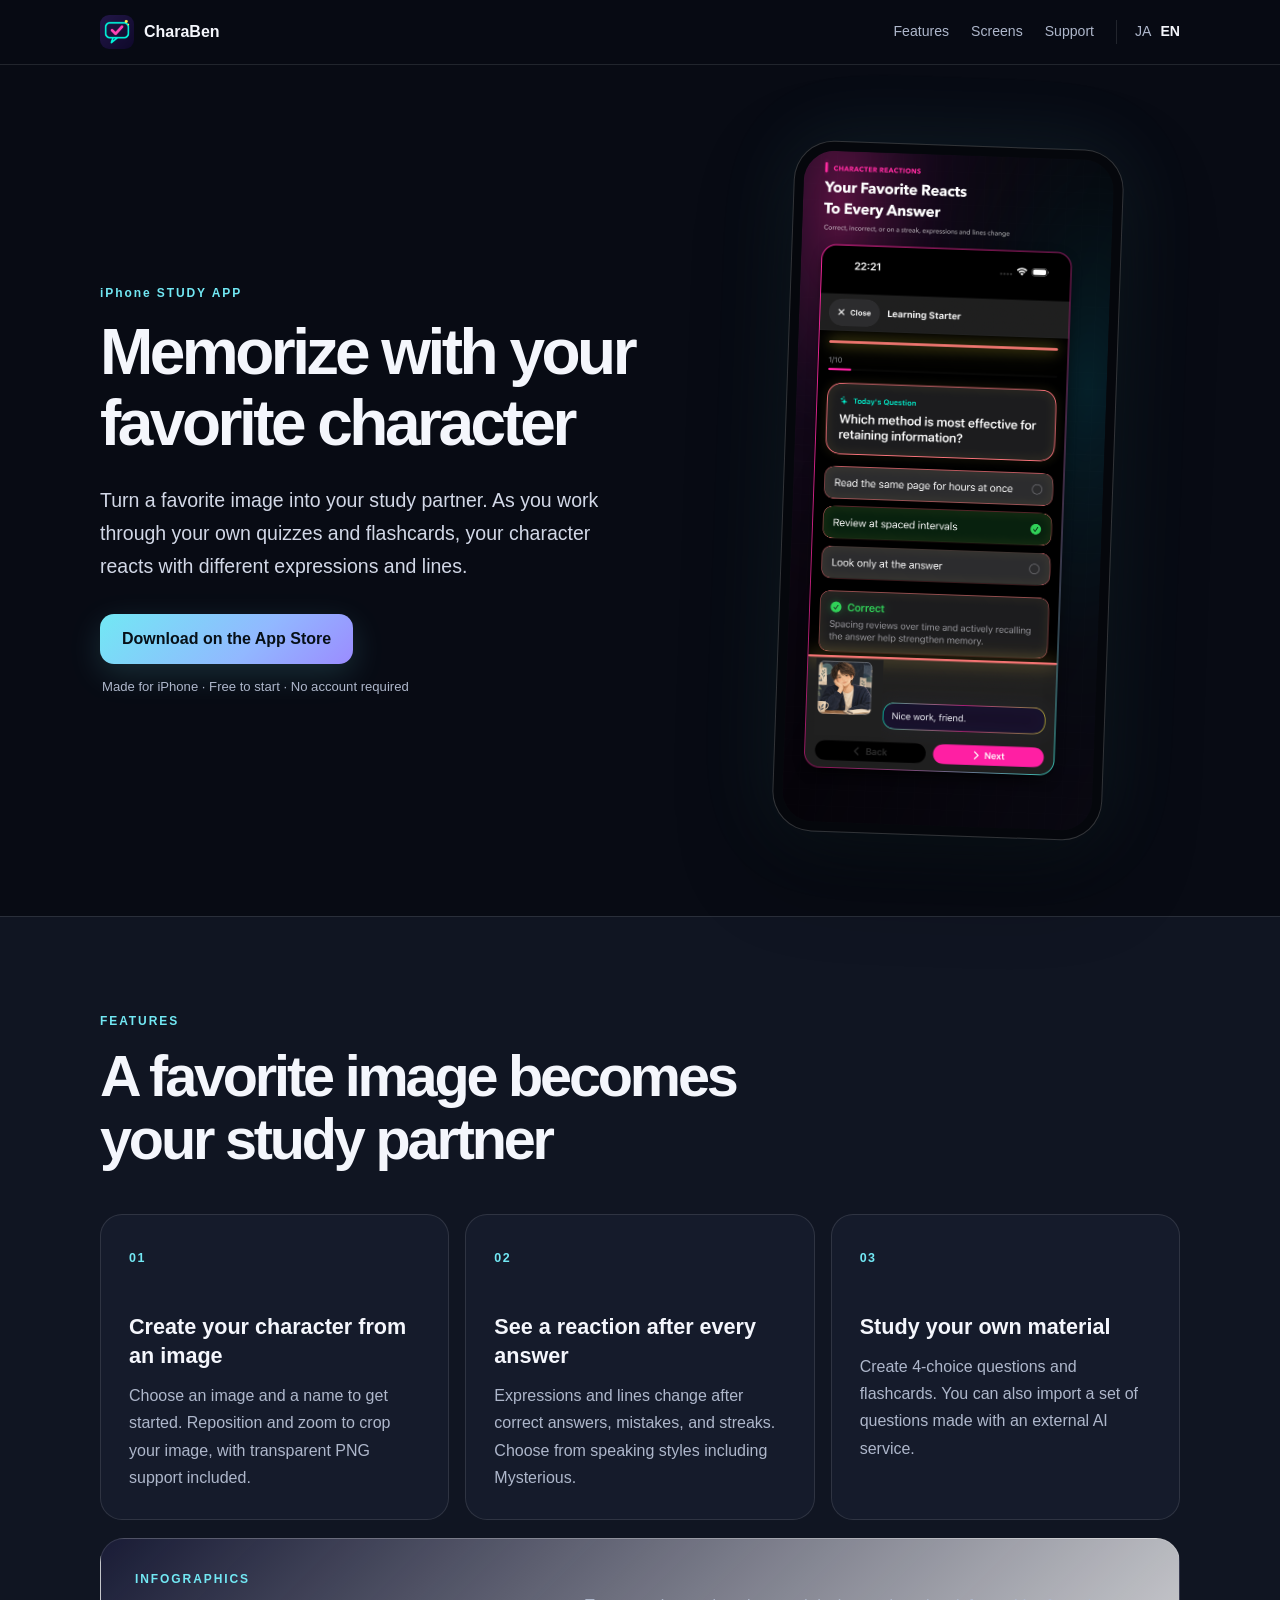
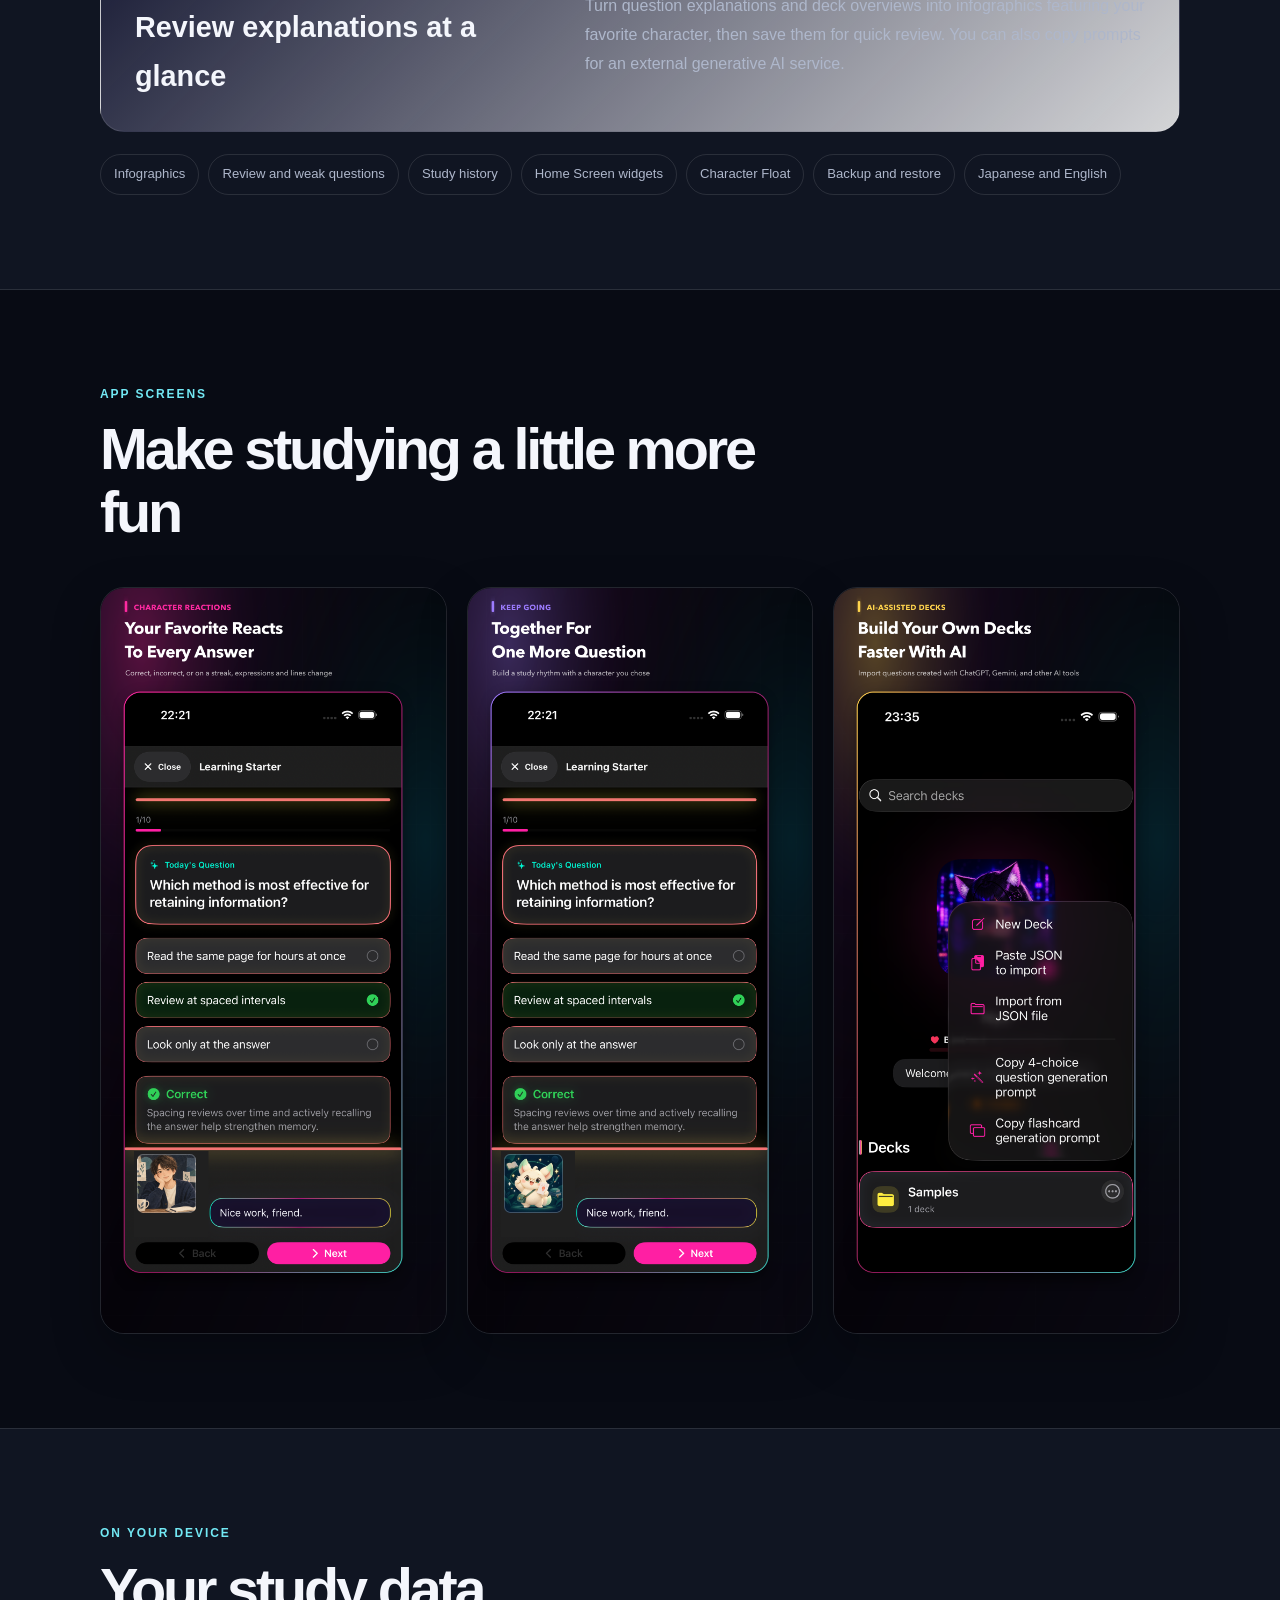
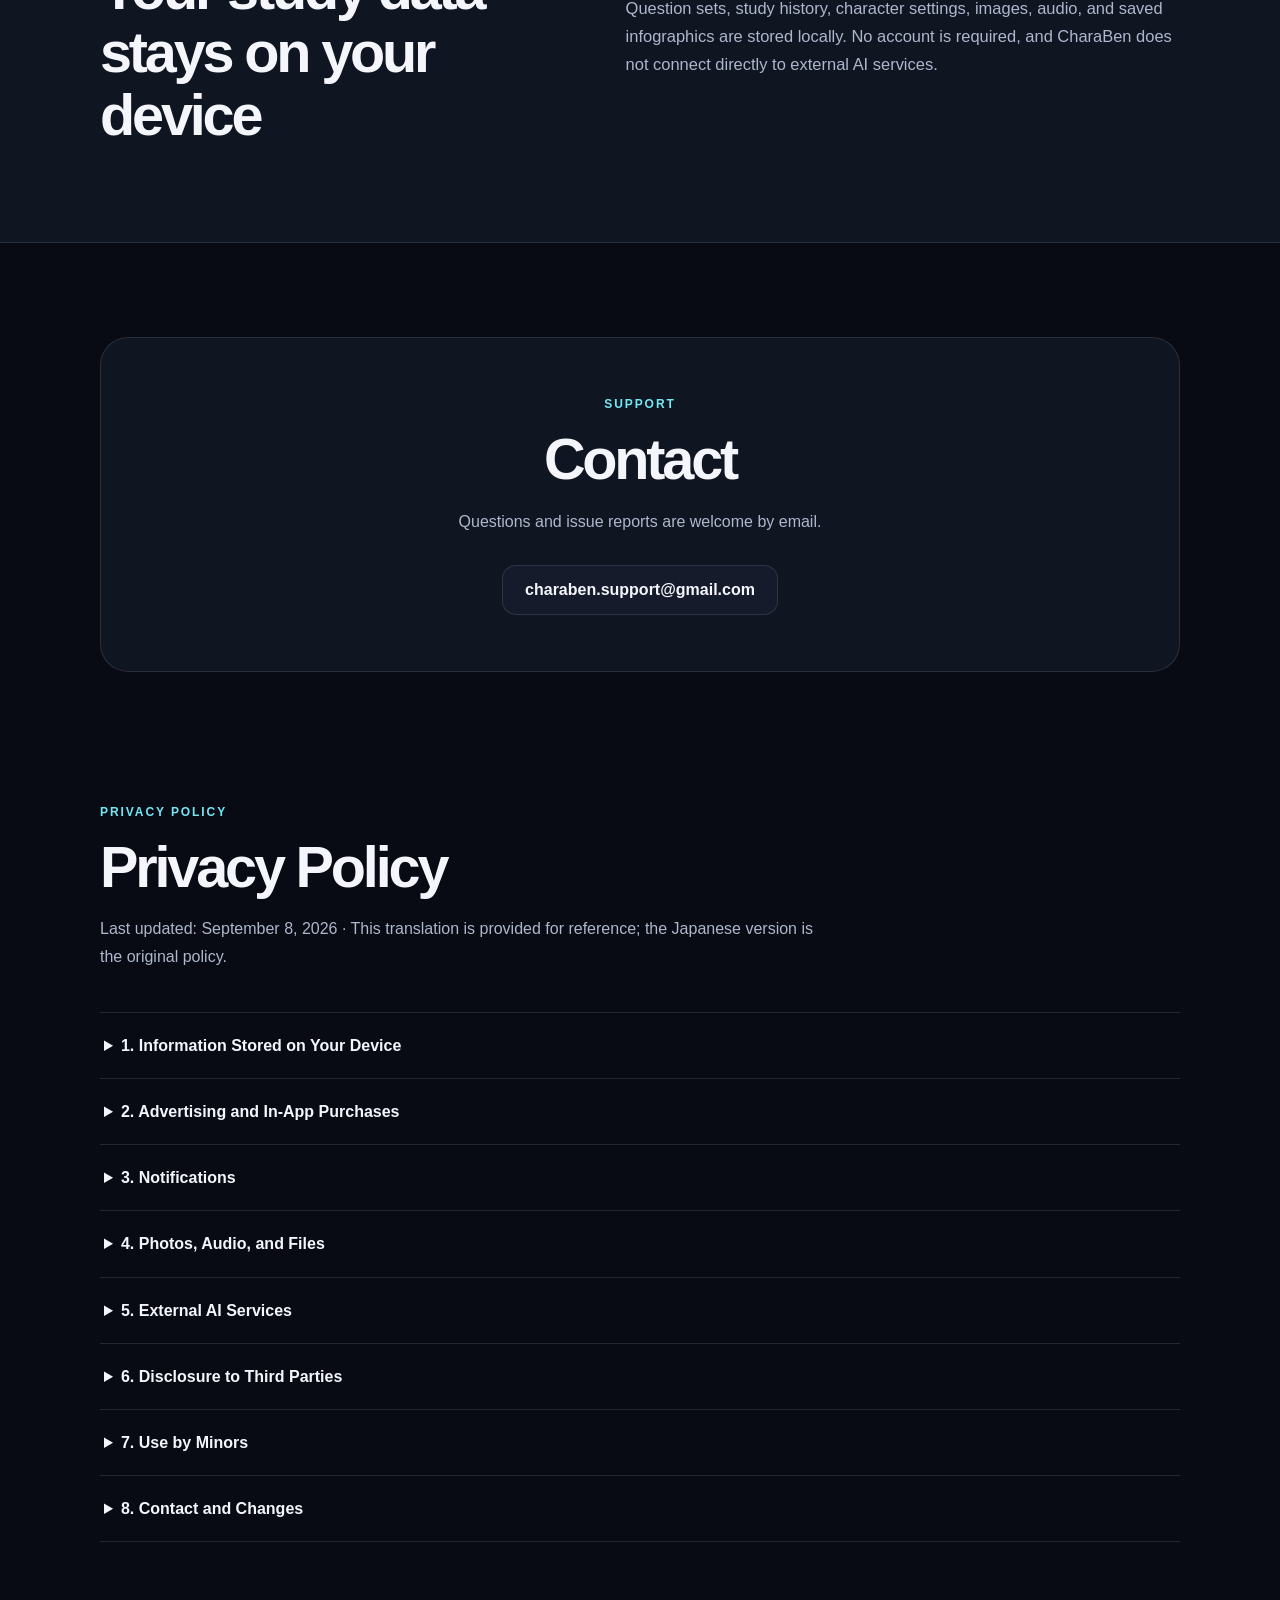
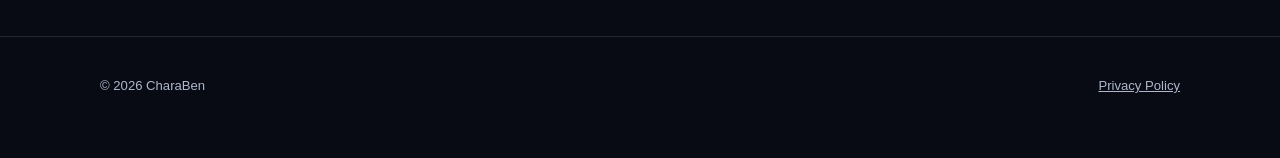
==== en/index.html @ a751010b "Use exact App Store Connect screenshots on website" ====
<!doctype html>
<html lang="en">
<head>
  <meta charset="utf-8">
  <meta name="viewport" content="width=device-width,initial-scale=1">
  <meta name="description" content="CharaBen is an iPhone study app for memorizing with images of your favorite characters using quizzes, flashcards, and infographics.">
  <meta property="og:title" content="CharaBen | Memorize with your favorite character">
  <meta property="og:description" content="Turn a favorite image into your study partner, get reactions as you answer, and review explanations as infographics.">
  <meta property="og:type" content="website">
  <meta property="og:image" content="https://charaben-app.github.io/assets/en/asc-en-01-character-partner.png">
  <meta name="twitter:card" content="summary_large_image">
  <title>CharaBen | Memorize with your favorite character</title>
  <link rel="icon" href="../assets/app-icon.png">
  <link rel="stylesheet" href="../styles.css">
</head>
<body>
  <a class="skip" href="#main">Skip to content</a>
  <header class="site-header">
    <nav class="nav shell" aria-label="Main navigation">
      <a class="brand" href="#top"><img src="../assets/app-icon.png" alt=""><span>CharaBen</span></a>
      <div class="nav-links"><a href="#features">Features</a><a href="#screens">Screens</a><a href="#support">Support</a><div class="lang" aria-label="Language selector"><a href="../" lang="ja">JA</a><a href="./" aria-current="page">EN</a></div></div>
    </nav>
  </header>
  <main id="main">
    <section class="hero shell" id="top">
      <div class="hero-copy">
        <p class="eyebrow">iPhone STUDY APP</p>
        <h1>Memorize with your favorite character</h1>
        <p class="lead">Turn a favorite image into your study partner. As you work through your own quizzes and flashcards, your character reacts with different expressions and lines.</p>
        <div class="actions"><a class="button" href="https://apps.apple.com/app/id6791627723">Download on the App Store</a></div>
        <p class="availability">Made for iPhone · Free to start · No account required</p>
      </div>
      <div class="hero-visual"><div class="phone"><img src="../assets/en/asc-en-01-character-partner.png" alt="A CharaBen screen for studying with your favorite character"></div></div>
    </section>

    <section class="features" id="features">
      <div class="shell">
        <div class="section-head"><p class="eyebrow">FEATURES</p><h2>A favorite image becomes your study partner</h2></div>
        <div class="feature-grid">
          <article class="feature"><span>01</span><h3>Create your character from an image</h3><p>Choose an image and a name to get started. Reposition and zoom to crop your image, with transparent PNG support included.</p></article>
          <article class="feature"><span>02</span><h3>See a reaction after every answer</h3><p>Expressions and lines change after correct answers, mistakes, and streaks. Choose from speaking styles including Mysterious.</p></article>
          <article class="feature"><span>03</span><h3>Study your own material</h3><p>Create 4-choice questions and flashcards. You can also import a set of questions made with an external AI service.</p></article>
        </div>
        <article class="infographic-feature"><div><p class="eyebrow">INFOGRAPHICS</p><h3>Review explanations at a glance</h3></div><p>Turn question explanations and deck overviews into infographics featuring your favorite character, then save them for quick review. You can also copy prompts for an external generative AI service.</p></article>
        <div class="more-features" aria-label="More features"><span>Infographics</span><span>Review and weak questions</span><span>Study history</span><span>Home Screen widgets</span><span>Character Float</span><span>Backup and restore</span><span>Japanese and English</span></div>
      </div>
    </section>

    <section class="showcase" id="screens">
      <div class="shell">
        <div class="section-head"><p class="eyebrow">APP SCREENS</p><h2>Make studying a little more fun</h2></div>
        <div class="shots"><img src="../assets/en/asc-en-01-character-partner.png" alt="Study with your favorite character" loading="lazy"><img src="../assets/en/asc-en-05-character-motivation.png" alt="Study together with a friendly mascot" loading="lazy"><img src="../assets/en/asc-en-04-your-own-decks.png" alt="A list of your own question sets" loading="lazy"></div>
      </div>
    </section>

    <section class="local-data"><div class="shell local-card"><div><p class="eyebrow">ON YOUR DEVICE</p><h2>Your study data stays on your device</h2></div><p>Question sets, study history, character settings, images, audio, and saved infographics are stored locally. No account is required, and CharaBen does not connect directly to external AI services.</p></div></section>

    <section id="support"><div class="shell support-card"><p class="eyebrow">SUPPORT</p><h2>Contact</h2><p>Questions and issue reports are welcome by email.</p><div class="actions"><a class="button secondary" href="mailto:charaben.support@gmail.com">charaben.support@gmail.com</a></div></div></section>

    <section class="policy" id="privacy">
      <div class="shell">
        <div class="section-head"><p class="eyebrow">PRIVACY POLICY</p><h2>Privacy Policy</h2><p>Last updated: September 8, 2026 · This translation is provided for reference; the Japanese version is the original policy.</p></div>
        <details><summary>1. Information Stored on Your Device</summary><div class="content"><p>CharaBen stores question sets, questions and answers, learning records, review status, folder, archive and pin settings, character settings, names, images, expression images, audio, display and notification settings, onboarding status, and information needed for backup and restore locally on your device.</p><p>This information is used for learning, display, review, backup, and restore features. It is not collected by or sent to servers operated by the Developer. CharaBen does not require account registration or use its own analytics SDK. If you choose external storage for a backup, that service’s policy applies.</p></div></details>
        <details><summary>2. Advertising and In-App Purchases</summary><div class="content"><p>CharaBen displays banner ads through Google LLC’s Google Mobile Ads SDK (AdMob) to support operating costs. Advertising providers may use IP address and approximate location, device or SDK identifiers, technical information, ad interaction information, and diagnostic and performance information for ad delivery, fraud prevention, measurement, and quality improvement.</p><p>At launch, CharaBen does not request App Tracking Transparency permission and does not track users for IDFA-based tracking advertising. See the <a href="https://policies.google.com/privacy?hl=en">Google Privacy Policy</a> and <a href="https://developers.google.com/admob/ios/privacy/data-disclosure">Google Mobile Ads SDK data disclosure</a> for details.</p><p>An optional non-consumable in-app purchase permanently removes ads. Apple processes purchases and restores; the Developer does not receive payment card information.</p></div></details>
        <details><summary>3. Notifications</summary><div class="content"><p>If you enable study reminders, CharaBen uses local notifications on your device. Notification content and settings are not sent to the Developer’s servers.</p></div></details>
        <details><summary>4. Photos, Audio, and Files</summary><div class="content"><p>Files selected as character images, expression images, or audio are stored on your device and are not sent to the Developer. Imported question JSON and backup files are also processed on your device.</p></div></details>
        <details><summary>5. External AI Services</summary><div class="content"><p>CharaBen can copy prompts for creating question JSON or infographic images with an external AI service, but it does not connect directly to an external AI service. Information entered there is subject to that service’s policy.</p></div></details>
        <details><summary>6. Disclosure to Third Parties</summary><div class="content"><p>Except for the advertising provider handling described above, the Developer does not provide your learning content, character settings, images, audio, or backup contents to third parties.</p></div></details>
        <details><summary>7. Use by Minors</summary><div class="content"><p>Where parental consent is required, CharaBen is intended to be used with the involvement of a parent or guardian in accordance with applicable law. Because the app includes advertising, please review the App Store age rating and device content restrictions.</p></div></details>
        <details><summary>8. Contact and Changes</summary><div class="content"><p>Contact <a href="mailto:charaben.support@gmail.com">charaben.support@gmail.com</a> with policy questions. The Developer may update this policy in response to changes in law, advertising SDK specifications, or app features. Material changes will be announced on this page or in the app.</p></div></details>
      </div>
    </section>
  </main>
  <footer><div class="shell footer-row"><span>© 2026 CharaBen</span><a href="#privacy">Privacy Policy</a></div></footer>
</body>
</html>
---- styles.css ----
:root {
  color-scheme: dark;
  --bg: #080b14;
  --surface: #101522;
  --surface-soft: #151b2b;
  --ink: #f4f6fc;
  --muted: #aeb7cb;
  --line: rgba(255, 255, 255, .11);
  --cyan: #72e8f4;
  --violet: #9b8cff;
  --max: 1080px;
}

* { box-sizing: border-box; }
html { scroll-behavior: smooth; }
body {
  margin: 0;
  color: var(--ink);
  background: var(--bg);
  font-family: -apple-system, BlinkMacSystemFont, "Hiragino Sans", "Yu Gothic", "Helvetica Neue", sans-serif;
  line-height: 1.7;
  -webkit-font-smoothing: antialiased;
}
a { color: inherit; }
img { max-width: 100%; }
.shell { width: min(var(--max), calc(100% - 40px)); margin-inline: auto; }
.skip { position: absolute; left: -9999px; }
.skip:focus { left: 12px; top: 12px; z-index: 100; padding: 10px 14px; color: #000; background: #fff; }

.site-header {
  position: sticky;
  top: 0;
  z-index: 20;
  border-bottom: 1px solid var(--line);
  background: rgba(8, 11, 20, .86);
  backdrop-filter: blur(16px);
}
.nav { min-height: 64px; display: flex; align-items: center; gap: 24px; }
.brand { display: flex; align-items: center; gap: 10px; font-weight: 800; text-decoration: none; }
.brand img { width: 34px; height: 34px; border-radius: 9px; }
.nav-links { margin-left: auto; display: flex; align-items: center; gap: 22px; font-size: .88rem; }
.nav-links > a { color: var(--muted); text-decoration: none; }
.nav-links > a:hover { color: var(--ink); }
.lang { display: flex; gap: 9px; padding-left: 18px; border-left: 1px solid var(--line); }
.lang a { color: var(--muted); text-decoration: none; }
.lang [aria-current="page"] { color: var(--ink); font-weight: 800; }

.hero {
  min-height: 710px;
  display: grid;
  grid-template-columns: 1.08fr .92fr;
  align-items: center;
  gap: 72px;
  padding-block: 80px;
}
.eyebrow { margin: 0 0 14px; color: var(--cyan); font-size: .75rem; font-weight: 800; letter-spacing: .16em; }
.hero h1, .section-head h2, .local-card h2, .support-card h2 { margin: 0; letter-spacing: -.055em; line-height: 1.1; }
.hero h1 { max-width: 680px; font-size: clamp(3rem, 5.2vw, 4rem); }
.keep-line { white-space: nowrap; }
.lead { max-width: 650px; margin: 26px 0 0; color: #d2d8e7; font-size: clamp(1.03rem, 1.8vw, 1.22rem); }
.actions { display: flex; flex-wrap: wrap; gap: 12px; margin-top: 30px; }
.button {
  display: inline-flex;
  min-height: 50px;
  align-items: center;
  justify-content: center;
  padding: 0 22px;
  border-radius: 14px;
  color: #071018;
  background: linear-gradient(135deg, var(--cyan), #91b8ff 60%, var(--violet));
  box-shadow: 0 10px 32px rgba(114, 232, 244, .16);
  font-weight: 800;
  text-decoration: none;
}
.button.secondary { color: var(--ink); background: var(--surface-soft); border: 1px solid var(--line); box-shadow: none; }
.availability { margin: 12px 2px 0; color: var(--muted); font-size: .82rem; }
.hero-visual { display: grid; place-items: center; }
.phone {
  position: relative;
  width: min(330px, 76vw);
  padding: 9px;
  border: 1px solid rgba(255, 255, 255, .18);
  border-radius: 40px;
  background: #05070c;
  box-shadow: 0 32px 90px rgba(0, 0, 0, .48), 0 0 80px rgba(114, 232, 244, .1);
  transform: rotate(2deg);
}
.phone img { display: block; width: 100%; border-radius: 31px; }

section { padding-block: 94px; }
.features, .local-data { border-block: 1px solid var(--line); background: var(--surface); }
.section-head { max-width: 720px; margin-bottom: 42px; }
.section-head h2, .local-card h2, .support-card h2 { font-size: clamp(2.1rem, 4.5vw, 3.7rem); }
.section-head > p:last-child { color: var(--muted); }
.feature-grid { display: grid; grid-template-columns: repeat(3, 1fr); gap: 16px; }
.feature { min-height: 270px; padding: 28px; border: 1px solid var(--line); border-radius: 22px; background: var(--surface-soft); }
.feature > span { color: var(--cyan); font-size: .78rem; font-weight: 800; letter-spacing: .12em; }
.feature h3 { margin: 42px 0 12px; font-size: 1.35rem; line-height: 1.35; }
.feature p { margin: 0; color: var(--muted); }
.more-features { display: flex; flex-wrap: wrap; gap: 9px; margin-top: 22px; }
.more-features span { padding: 8px 13px; border: 1px solid var(--line); border-radius: 999px; color: var(--muted); font-size: .82rem; }
.infographic-feature { display: grid; grid-template-columns: minmax(0, .85fr) minmax(0, 1.15fr); align-items: center; gap: 36px; margin-top: 18px; padding: 30px 34px; border: 1px solid var(--line); border-radius: 24px; background: linear-gradient(135deg, rgba(108, 92, 231, .1), rgba(255, 255, 255, .82)); }
.infographic-feature h3 { margin: 7px 0 0; font-size: clamp(1.3rem, 2.4vw, 1.8rem); }
.infographic-feature > p { margin: 0; color: var(--muted); line-height: 1.8; }

.showcase { overflow: hidden; }
.shots { display: grid; grid-template-columns: repeat(3, minmax(230px, 1fr)); gap: 20px; }
.shots img { display: block; width: 100%; border: 1px solid var(--line); border-radius: 24px; box-shadow: 0 18px 48px rgba(0, 0, 0, .28); }

.local-card { display: grid; grid-template-columns: .9fr 1.1fr; align-items: center; gap: 72px; }
.local-card p:last-child { margin: 0; color: var(--muted); font-size: 1.03rem; }
.support-card { padding: 56px; border: 1px solid var(--line); border-radius: 28px; text-align: center; background: var(--surface); }
.support-card .eyebrow { text-align: center; }
.support-card > p:not(.eyebrow) { color: var(--muted); }
.support-card .actions { justify-content: center; }

.policy { padding-top: 36px; }
.policy details { border-top: 1px solid var(--line); }
.policy details:last-child { border-bottom: 1px solid var(--line); }
.policy summary { padding: 19px 4px; cursor: pointer; font-weight: 750; }
.policy .content { max-width: 850px; padding: 0 4px 20px; color: var(--muted); }
.policy a { color: var(--cyan); }

footer { padding: 38px 0 60px; border-top: 1px solid var(--line); color: var(--muted); font-size: .82rem; }
.footer-row { display: flex; justify-content: space-between; gap: 20px; }

@media (max-width: 800px) {
  .nav-links > a { display: none; }
  .nav-links { gap: 12px; }
  .lang { padding-left: 12px; }
  .hero { min-height: auto; grid-template-columns: 1fr; gap: 48px; padding-block: 62px 74px; }
  .hero-copy { text-align: center; }
  .hero .lead { margin-inline: auto; }
  .hero .actions { justify-content: center; }
  .hero h1 { font-size: clamp(2.05rem, 9.2vw, 2.3rem); }
  .feature-grid { grid-template-columns: 1fr; }
  .infographic-feature { grid-template-columns: 1fr; gap: 12px; padding: 25px 22px; }
  .feature { min-height: auto; }
  .feature h3 { margin-top: 24px; }
  .shots { grid-template-columns: repeat(3, 74vw); overflow-x: auto; padding-bottom: 18px; scroll-snap-type: x mandatory; }
  .shots img { scroll-snap-align: start; }
  .local-card { grid-template-columns: 1fr; gap: 24px; }
}

@media (max-width: 480px) {
  .shell { width: min(var(--max), calc(100% - 28px)); }
  section { padding-block: 72px; }
  .hero h1 { letter-spacing: -.06em; }
  .support-card { padding: 36px 20px; }
  .support-card .button { width: 100%; padding-inline: 12px; font-size: .88rem; }
  .footer-row { display: grid; }
}

@media (prefers-reduced-motion: reduce) { html { scroll-behavior: auto; } }
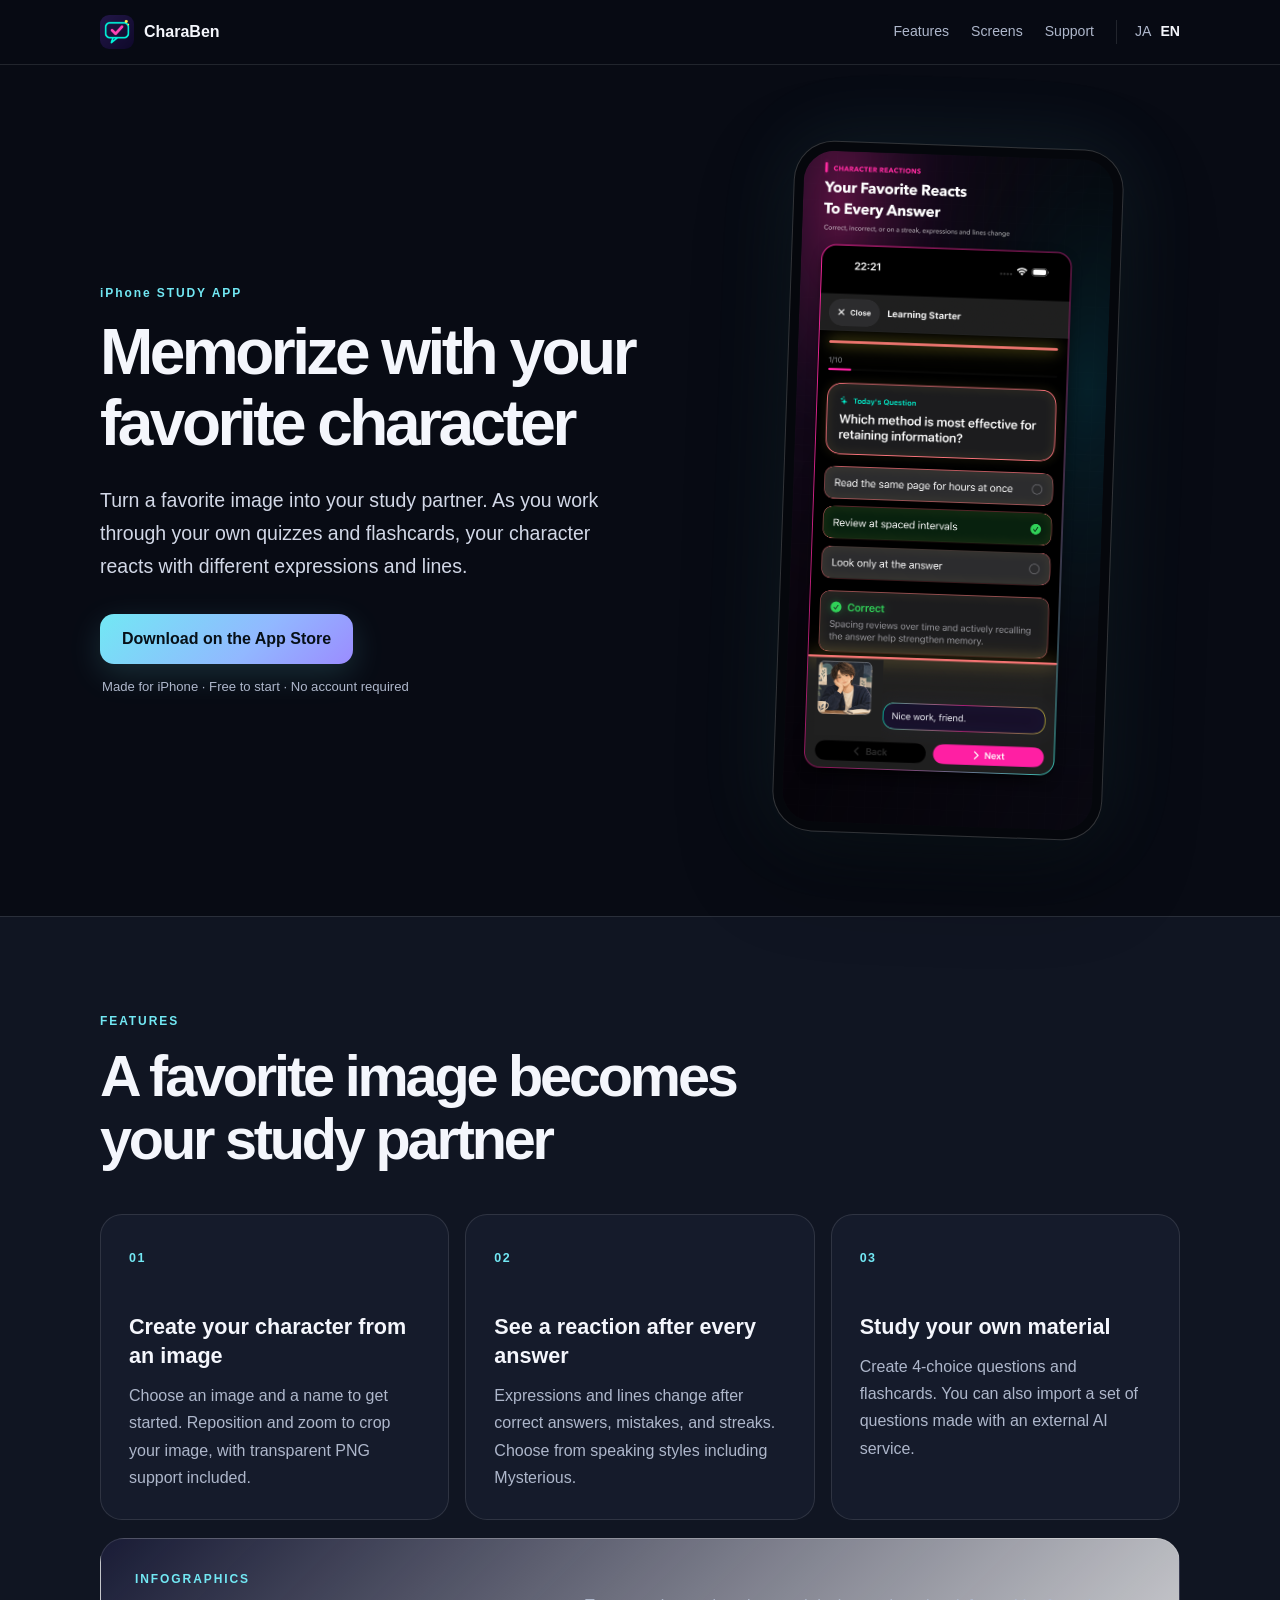
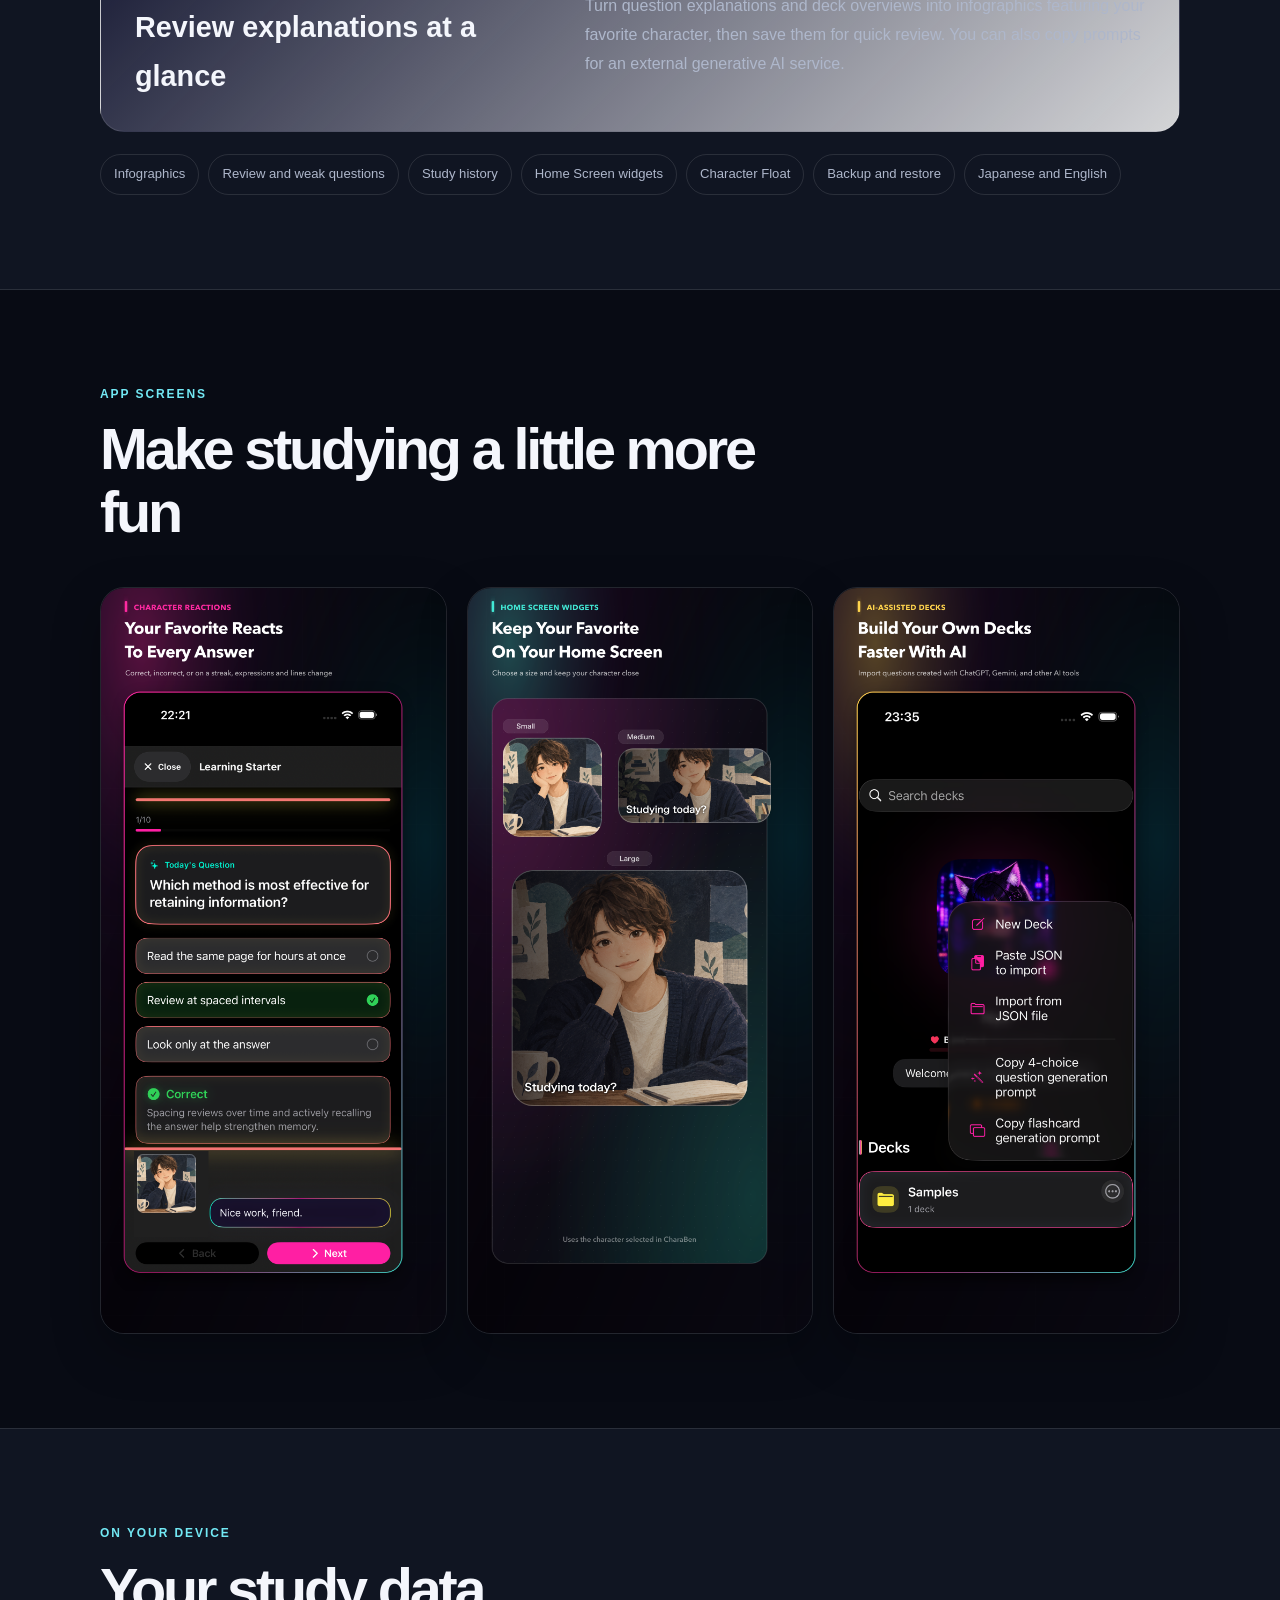
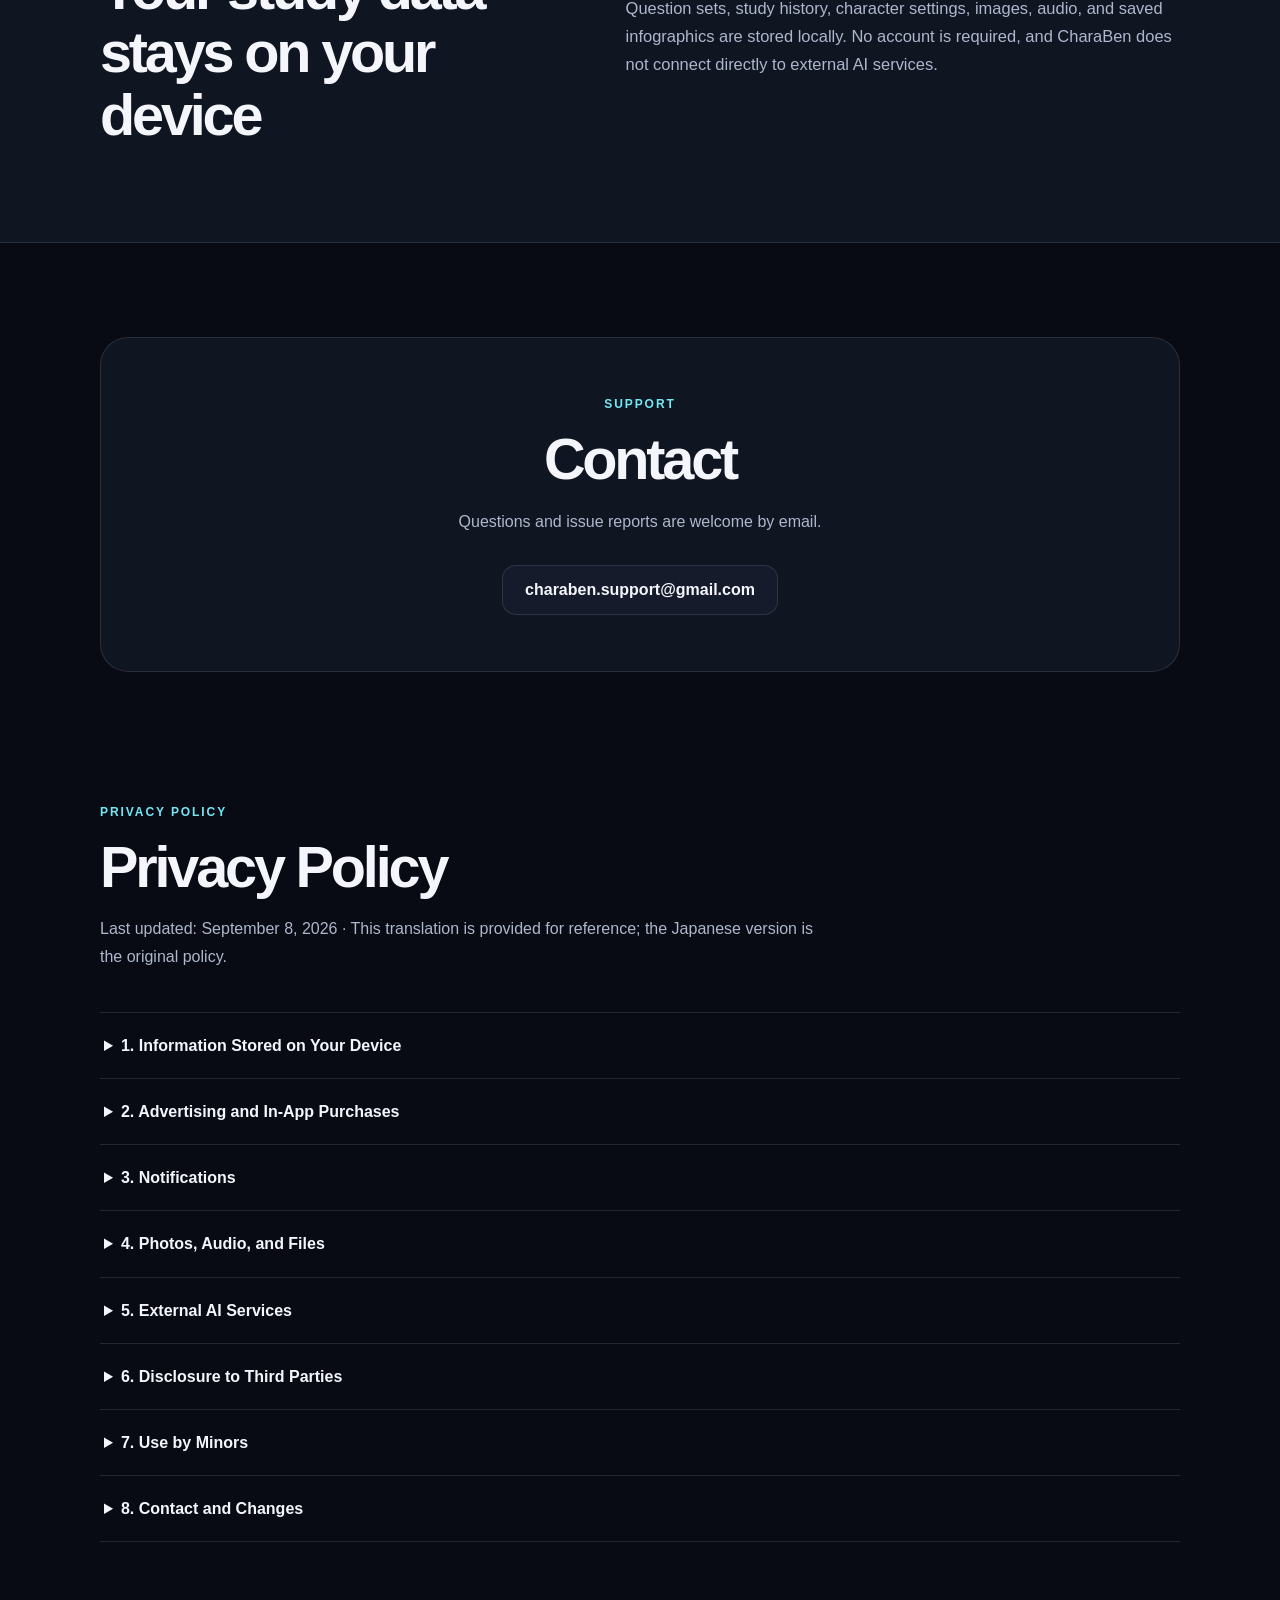
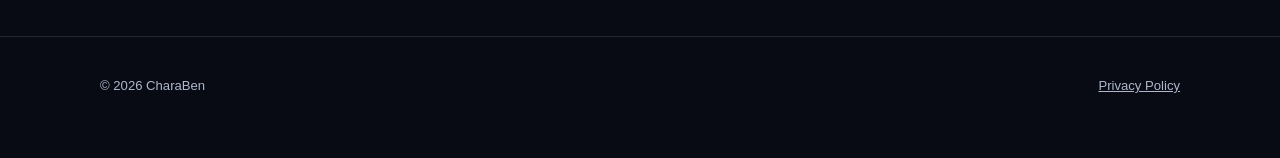
==== commit 21b12ed6: "Avoid repeated screenshot copy on website" ====
--- a/en/index.html
+++ b/en/index.html
@@ -49,7 +49,7 @@
     <section class="showcase" id="screens">
       <div class="shell">
         <div class="section-head"><p class="eyebrow">APP SCREENS</p><h2>Make studying a little more fun</h2></div>
-        <div class="shots"><img src="../assets/en/asc-en-01-character-partner.png" alt="Study with your favorite character" loading="lazy"><img src="../assets/en/asc-en-05-character-motivation.png" alt="Study together with a friendly mascot" loading="lazy"><img src="../assets/en/asc-en-04-your-own-decks.png" alt="A list of your own question sets" loading="lazy"></div>
+        <div class="shots"><img src="../assets/en/asc-en-01-character-partner.png" alt="Study with your favorite character" loading="lazy"><img src="../assets/en/asc-en-06-home-screen-widget.png" alt="Keep your favorite character on your Home Screen" loading="lazy"><img src="../assets/en/asc-en-04-your-own-decks.png" alt="A list of your own question sets" loading="lazy"></div>
       </div>
     </section>
 
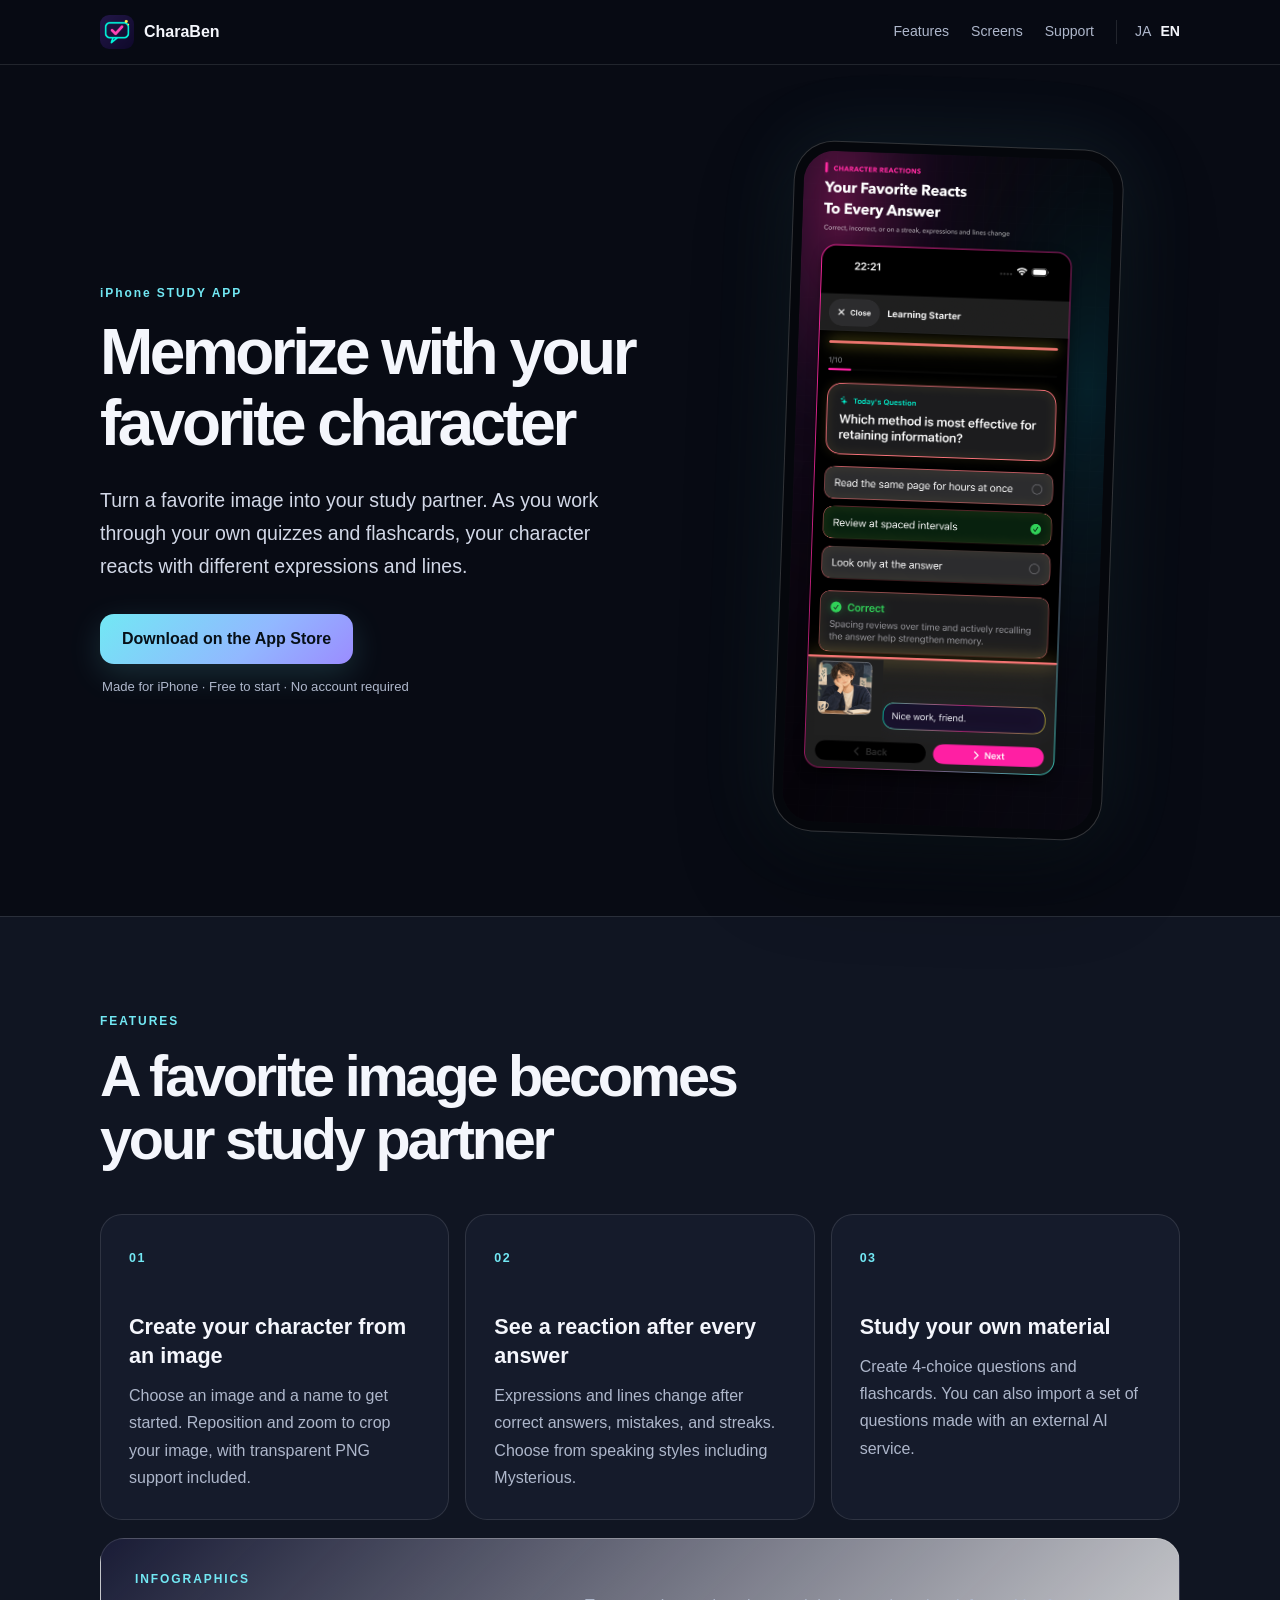
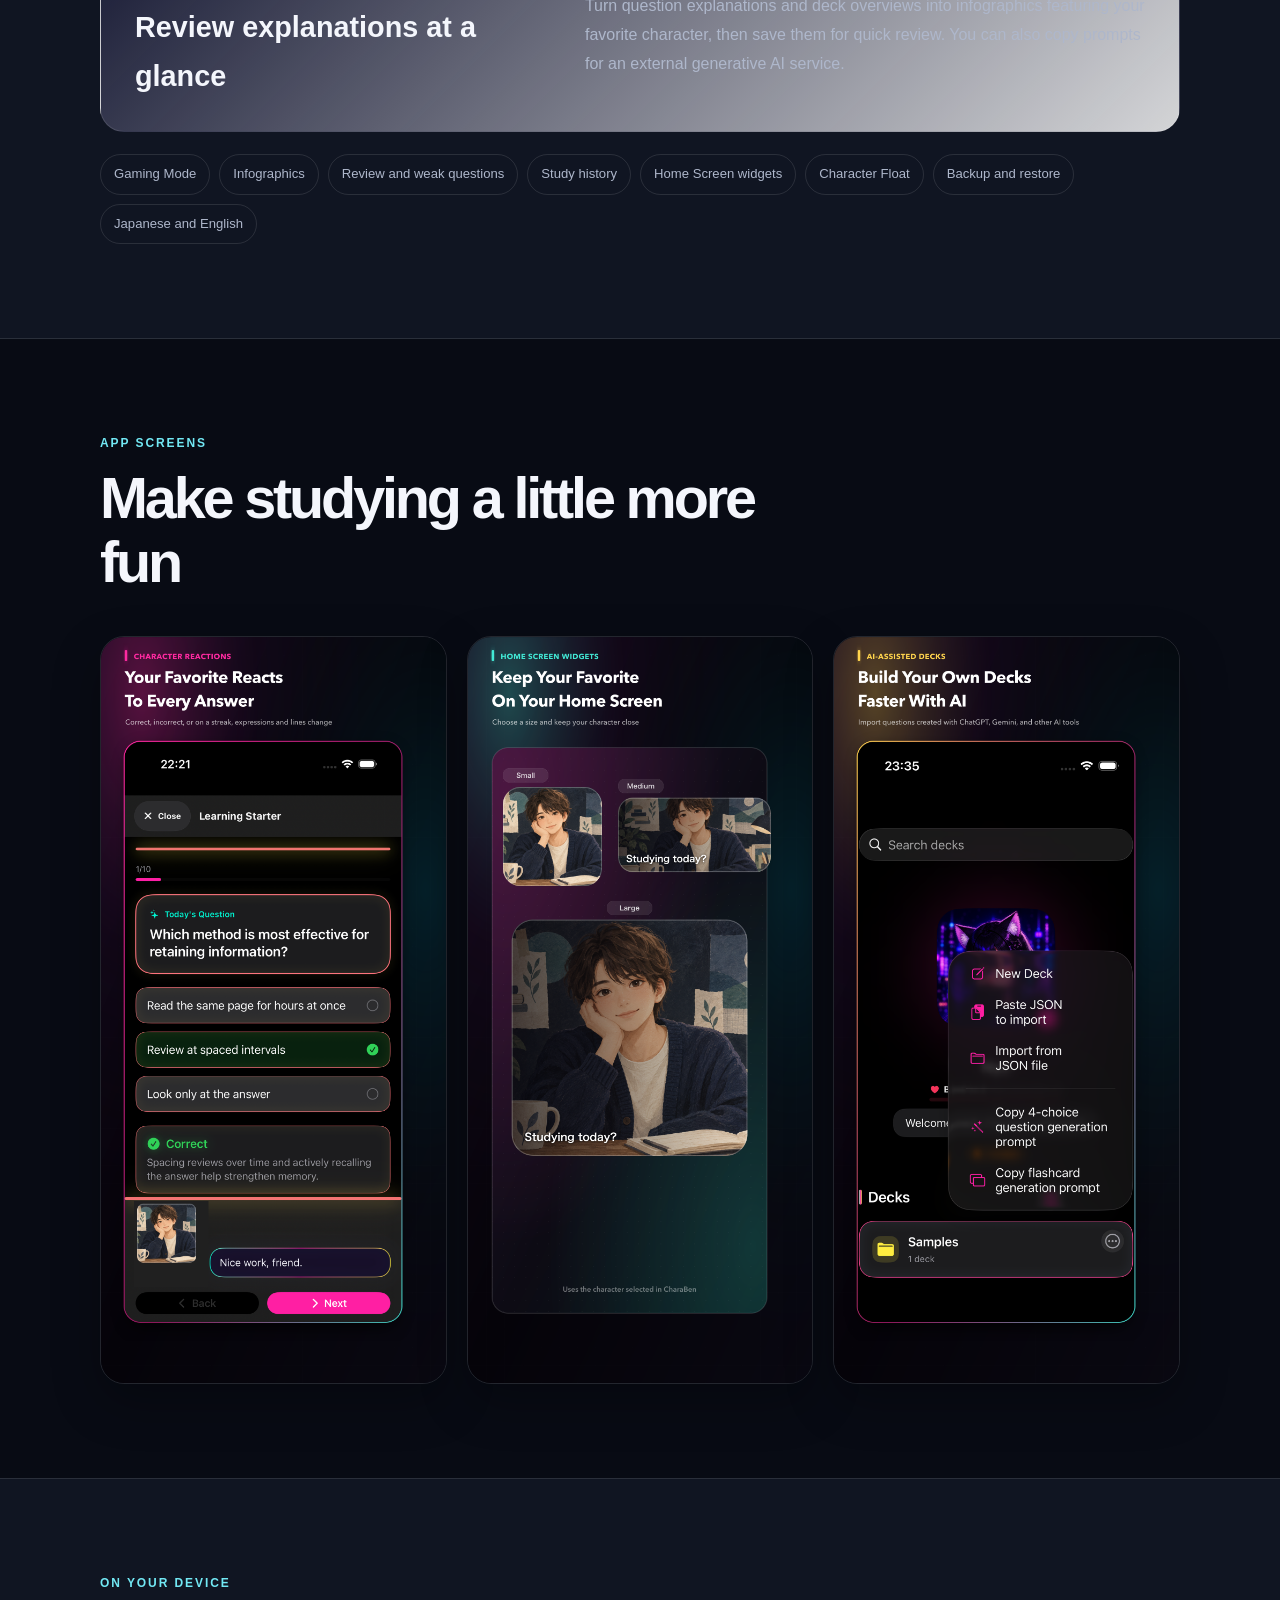
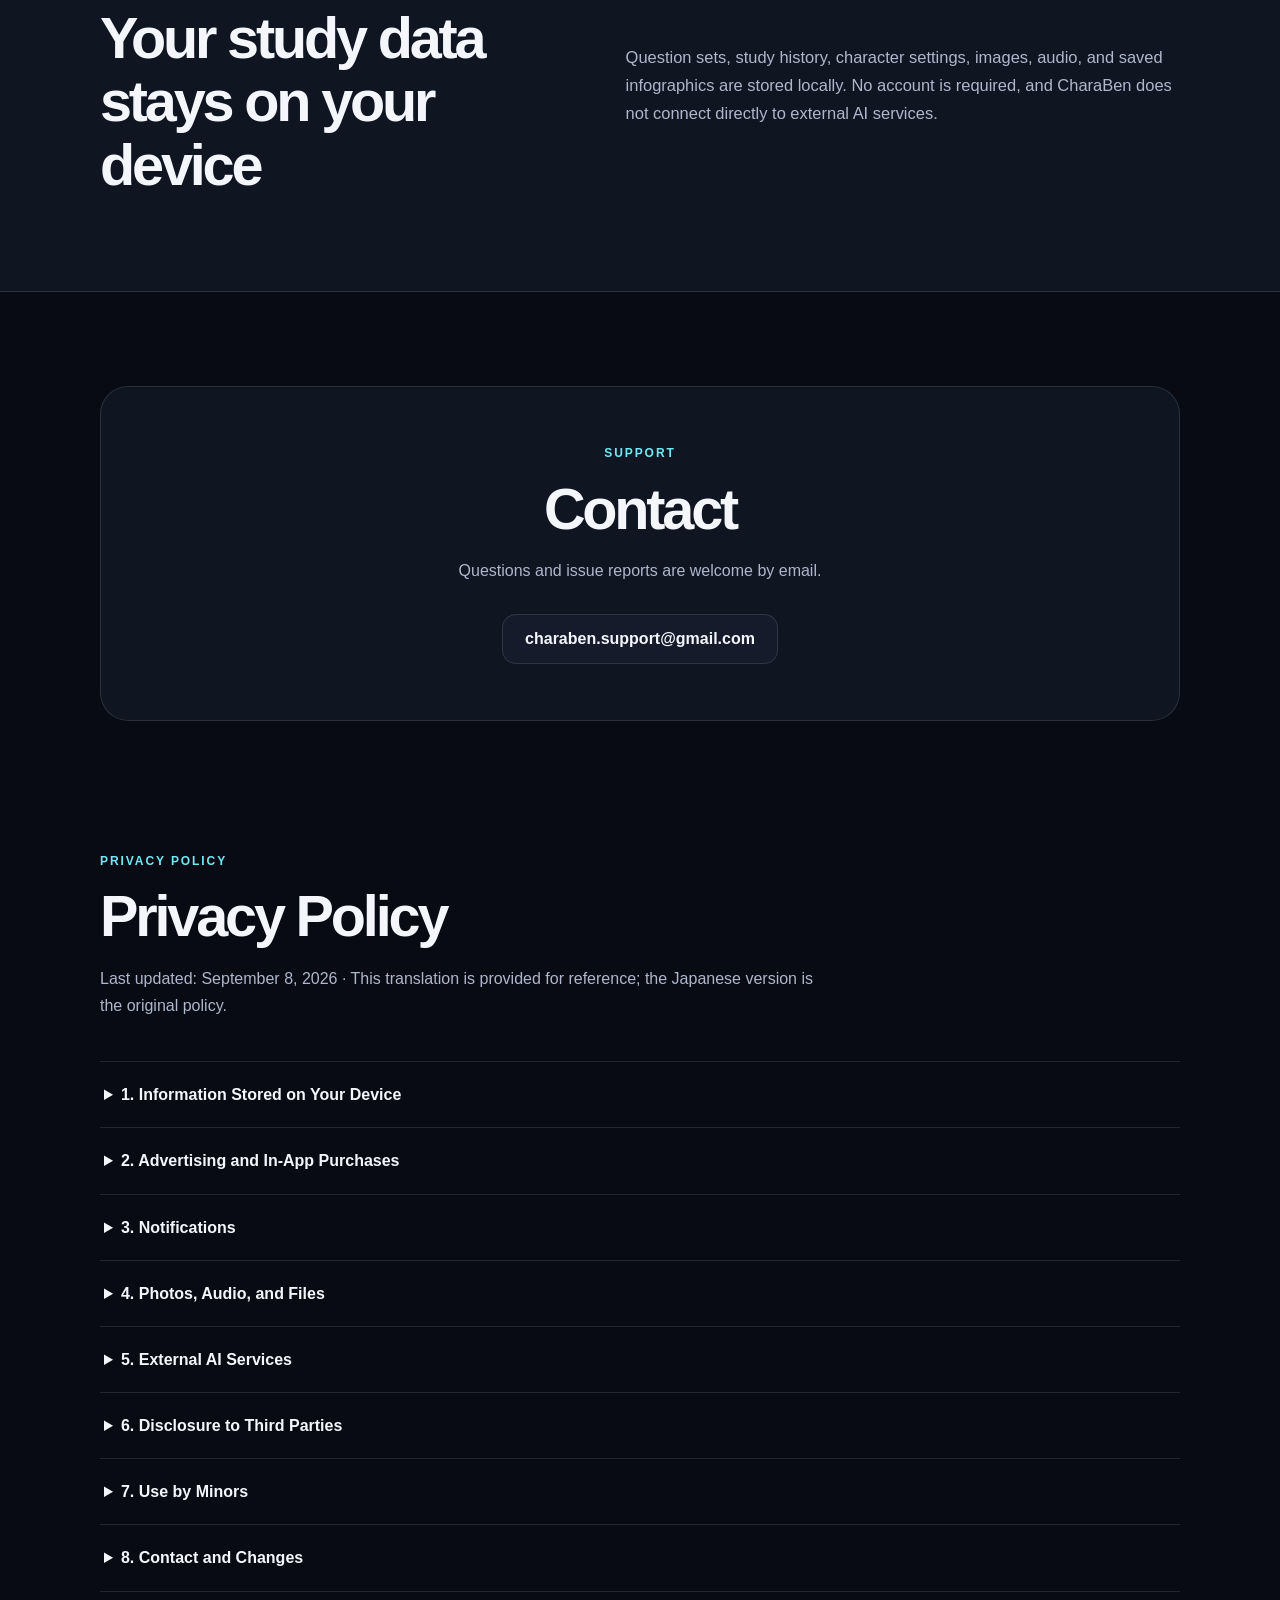
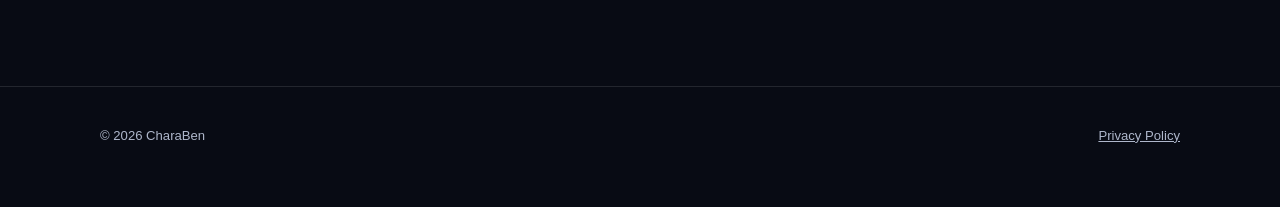
==== commit 5dbb0cae: "Mention Gaming Mode on website" ====
--- a/en/index.html
+++ b/en/index.html
@@ -42,7 +42,7 @@
           <article class="feature"><span>03</span><h3>Study your own material</h3><p>Create 4-choice questions and flashcards. You can also import a set of questions made with an external AI service.</p></article>
         </div>
         <article class="infographic-feature"><div><p class="eyebrow">INFOGRAPHICS</p><h3>Review explanations at a glance</h3></div><p>Turn question explanations and deck overviews into infographics featuring your favorite character, then save them for quick review. You can also copy prompts for an external generative AI service.</p></article>
-        <div class="more-features" aria-label="More features"><span>Infographics</span><span>Review and weak questions</span><span>Study history</span><span>Home Screen widgets</span><span>Character Float</span><span>Backup and restore</span><span>Japanese and English</span></div>
+        <div class="more-features" aria-label="More features"><span>Gaming Mode</span><span>Infographics</span><span>Review and weak questions</span><span>Study history</span><span>Home Screen widgets</span><span>Character Float</span><span>Backup and restore</span><span>Japanese and English</span></div>
       </div>
     </section>
 
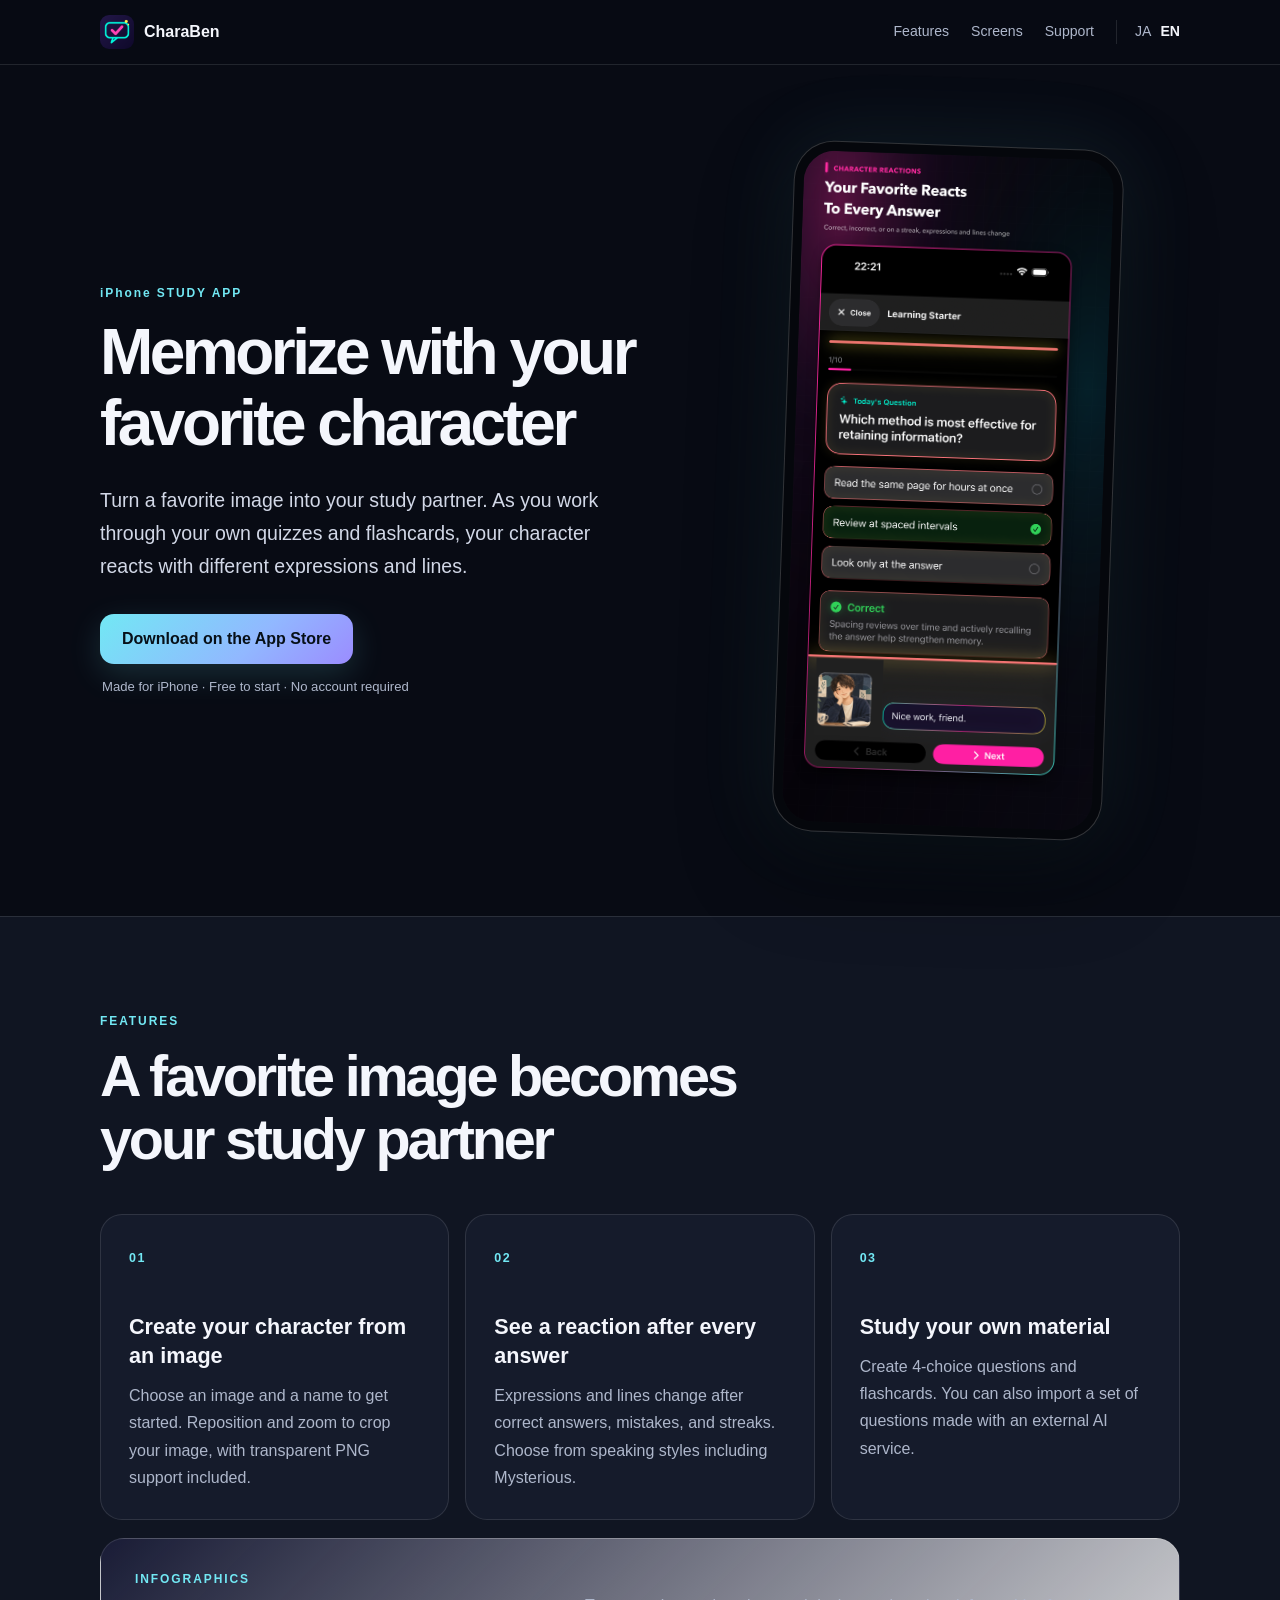
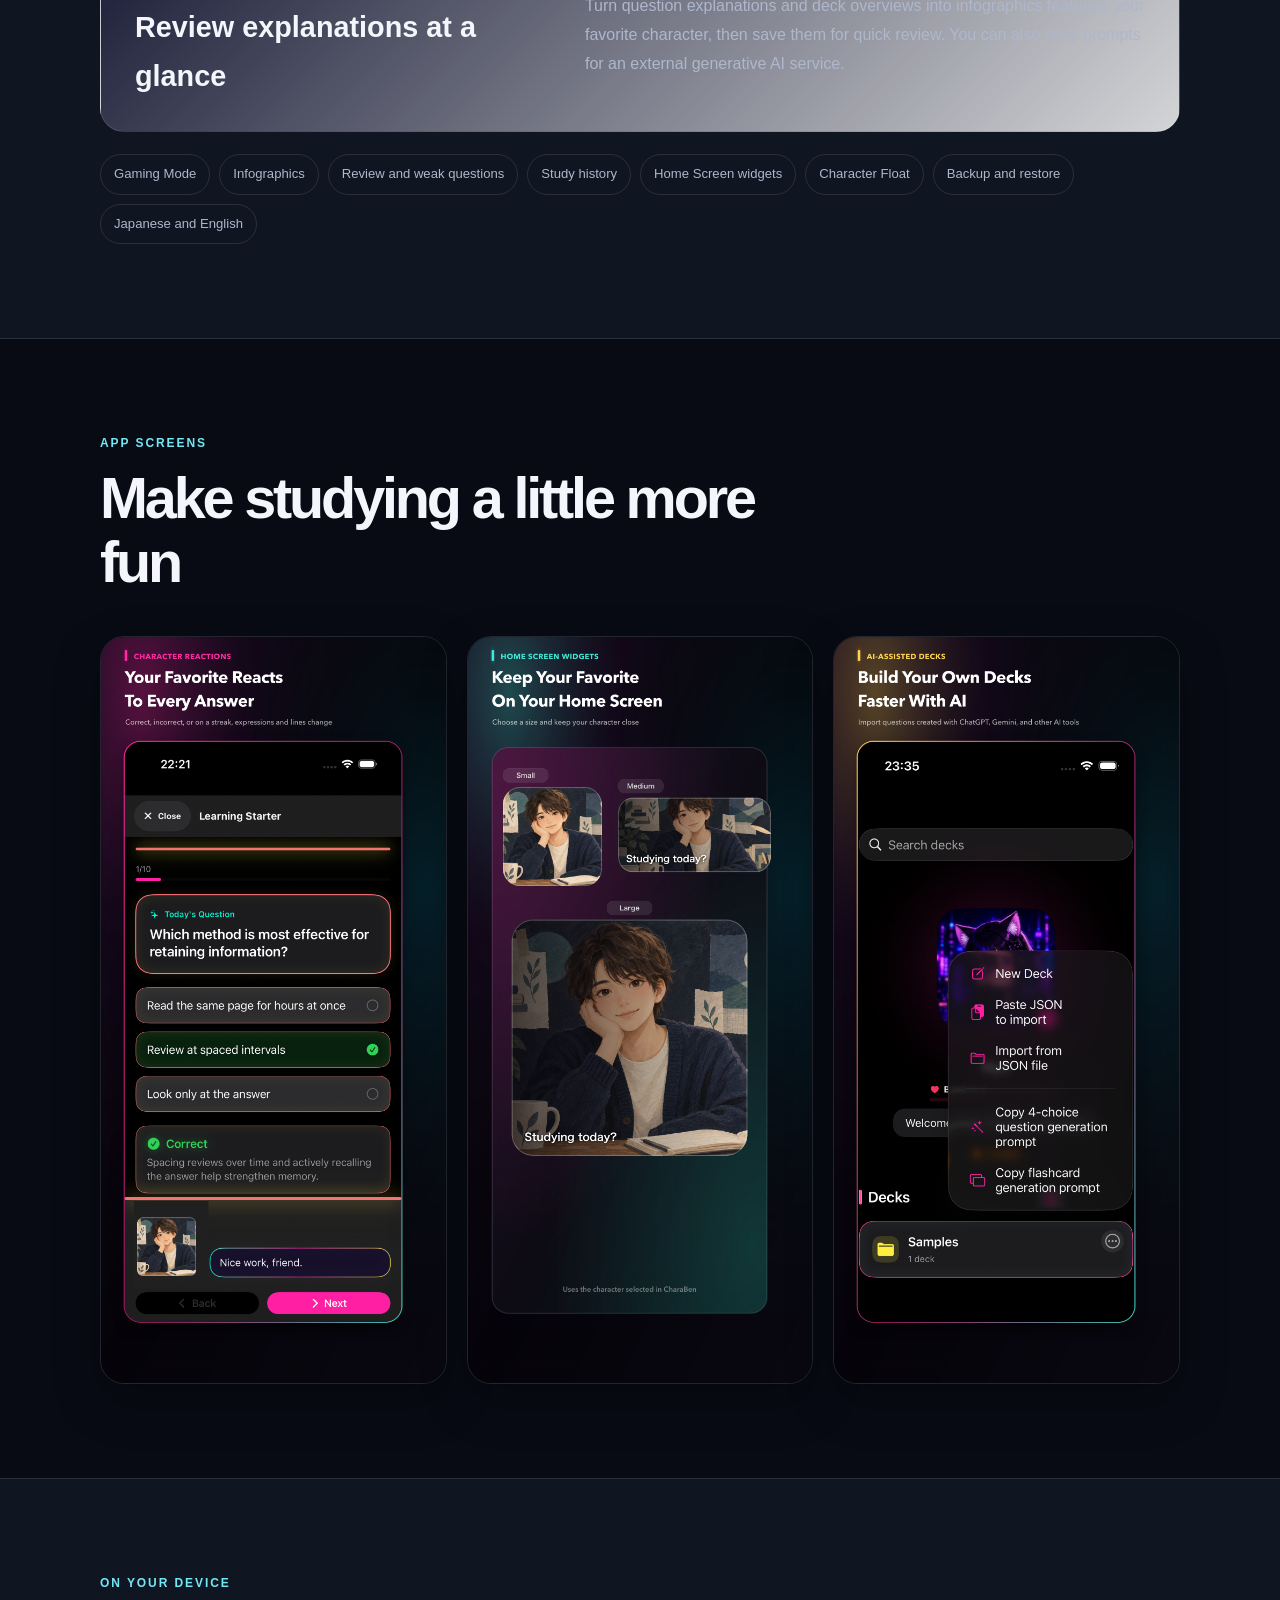
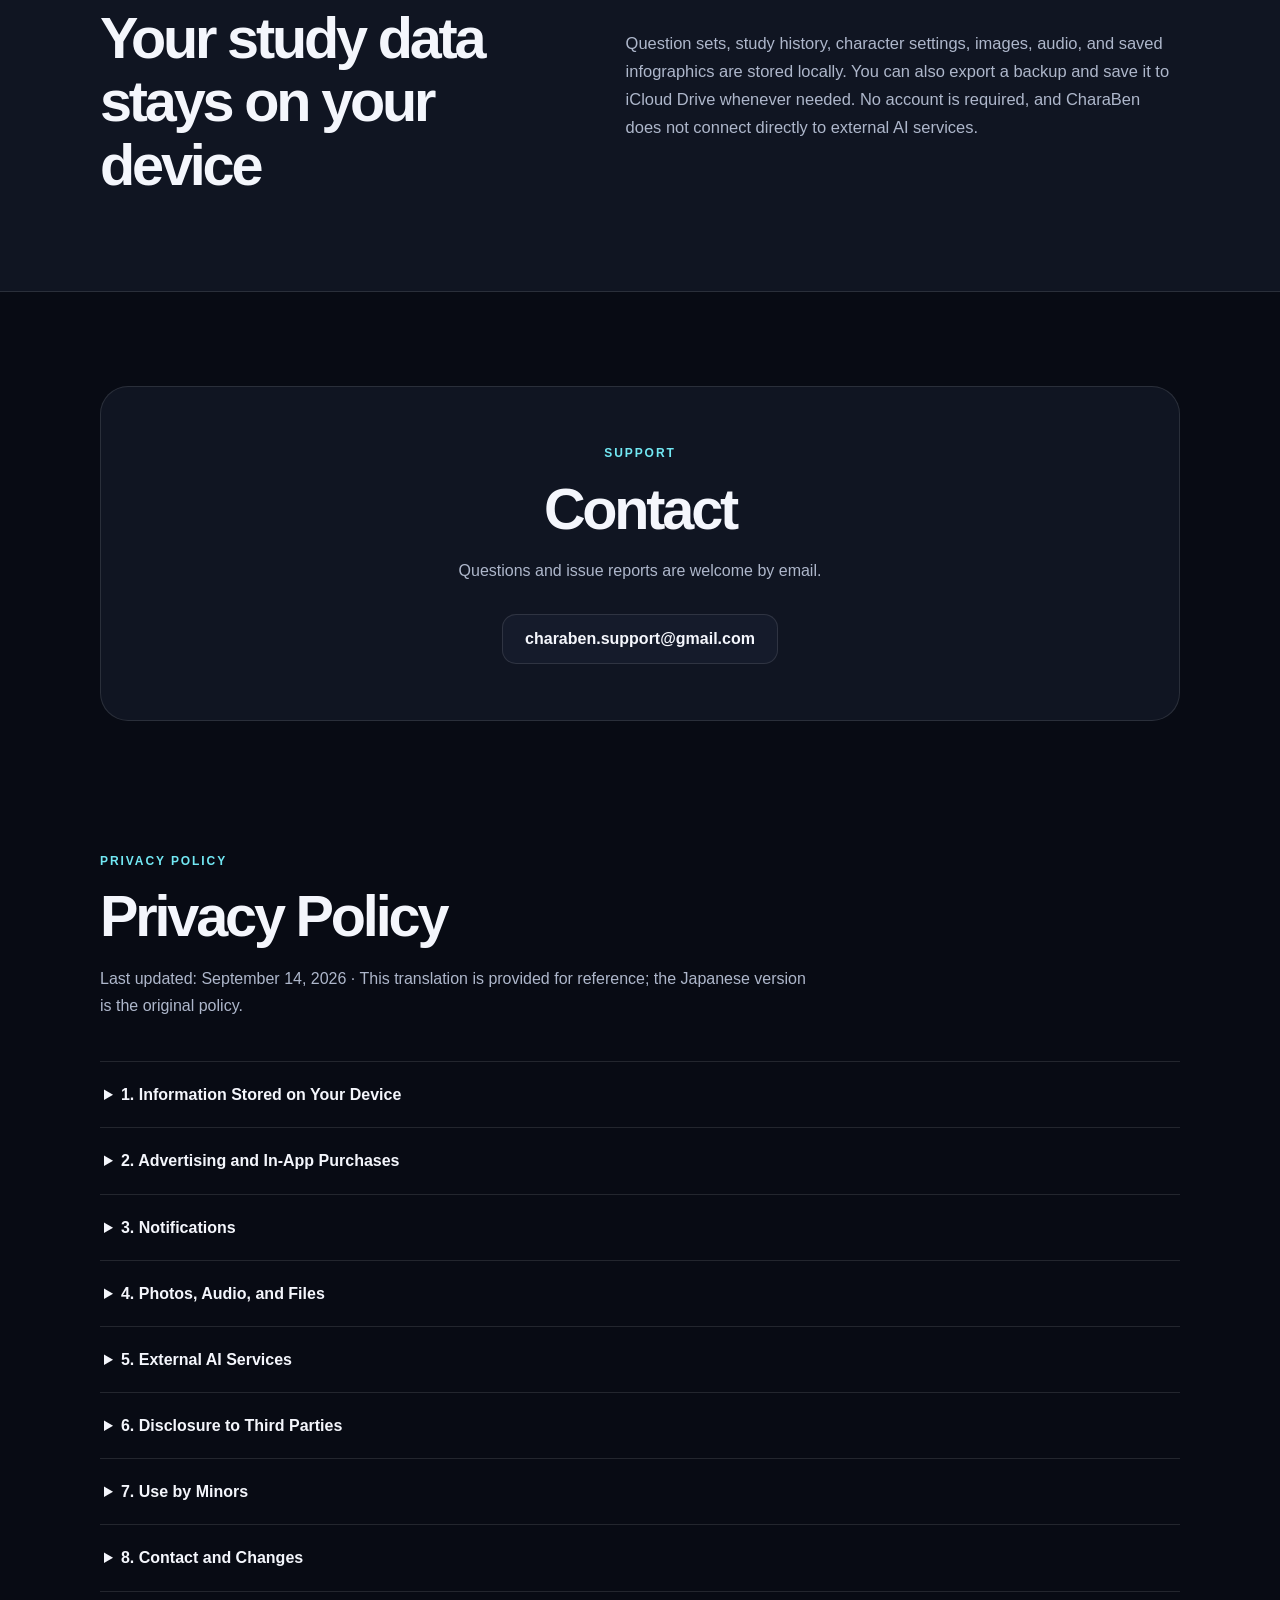
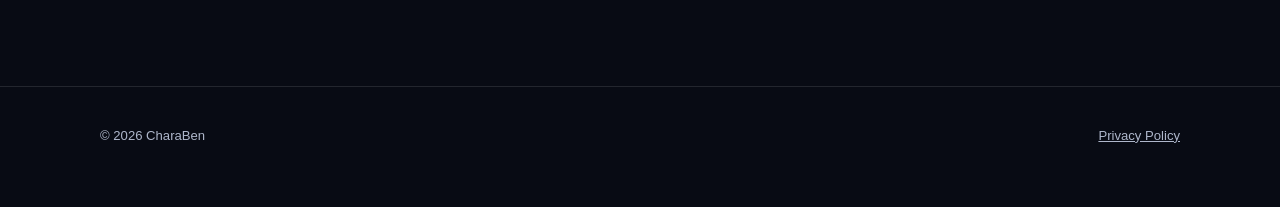
==== commit b3acd974: "Clarify iCloud Drive backup support" ====
--- a/en/index.html
+++ b/en/index.html
@@ -53,14 +53,14 @@
       </div>
     </section>
 
-    <section class="local-data"><div class="shell local-card"><div><p class="eyebrow">ON YOUR DEVICE</p><h2>Your study data stays on your device</h2></div><p>Question sets, study history, character settings, images, audio, and saved infographics are stored locally. No account is required, and CharaBen does not connect directly to external AI services.</p></div></section>
+    <section class="local-data"><div class="shell local-card"><div><p class="eyebrow">ON YOUR DEVICE</p><h2>Your study data stays on your device</h2></div><p>Question sets, study history, character settings, images, audio, and saved infographics are stored locally. You can also export a backup and save it to iCloud Drive whenever needed. No account is required, and CharaBen does not connect directly to external AI services.</p></div></section>
 
     <section id="support"><div class="shell support-card"><p class="eyebrow">SUPPORT</p><h2>Contact</h2><p>Questions and issue reports are welcome by email.</p><div class="actions"><a class="button secondary" href="mailto:charaben.support@gmail.com">charaben.support@gmail.com</a></div></div></section>
 
     <section class="policy" id="privacy">
       <div class="shell">
-        <div class="section-head"><p class="eyebrow">PRIVACY POLICY</p><h2>Privacy Policy</h2><p>Last updated: September 8, 2026 · This translation is provided for reference; the Japanese version is the original policy.</p></div>
-        <details><summary>1. Information Stored on Your Device</summary><div class="content"><p>CharaBen stores question sets, questions and answers, learning records, review status, folder, archive and pin settings, character settings, names, images, expression images, audio, display and notification settings, onboarding status, and information needed for backup and restore locally on your device.</p><p>This information is used for learning, display, review, backup, and restore features. It is not collected by or sent to servers operated by the Developer. CharaBen does not require account registration or use its own analytics SDK. If you choose external storage for a backup, that service’s policy applies.</p></div></details>
+        <div class="section-head"><p class="eyebrow">PRIVACY POLICY</p><h2>Privacy Policy</h2><p>Last updated: September 14, 2026 · This translation is provided for reference; the Japanese version is the original policy.</p></div>
+        <details><summary>1. Information Stored on Your Device</summary><div class="content"><p>CharaBen stores question sets, questions and answers, learning records, review status, folder, archive and pin settings, character settings, names, images, expression images, audio, display and notification settings, onboarding status, and information needed for backup and restore locally on your device.</p><p>This information is used for learning, display, review, backup, and restore features. It is not collected by or sent to servers operated by the Developer. CharaBen does not require account registration or use its own analytics SDK. You can export a backup file and choose external storage such as iCloud Drive as its destination. In that case, the storage provider’s policy applies.</p></div></details>
         <details><summary>2. Advertising and In-App Purchases</summary><div class="content"><p>CharaBen displays banner ads through Google LLC’s Google Mobile Ads SDK (AdMob) to support operating costs. Advertising providers may use IP address and approximate location, device or SDK identifiers, technical information, ad interaction information, and diagnostic and performance information for ad delivery, fraud prevention, measurement, and quality improvement.</p><p>At launch, CharaBen does not request App Tracking Transparency permission and does not track users for IDFA-based tracking advertising. See the <a href="https://policies.google.com/privacy?hl=en">Google Privacy Policy</a> and <a href="https://developers.google.com/admob/ios/privacy/data-disclosure">Google Mobile Ads SDK data disclosure</a> for details.</p><p>An optional non-consumable in-app purchase permanently removes ads. Apple processes purchases and restores; the Developer does not receive payment card information.</p></div></details>
         <details><summary>3. Notifications</summary><div class="content"><p>If you enable study reminders, CharaBen uses local notifications on your device. Notification content and settings are not sent to the Developer’s servers.</p></div></details>
         <details><summary>4. Photos, Audio, and Files</summary><div class="content"><p>Files selected as character images, expression images, or audio are stored on your device and are not sent to the Developer. Imported question JSON and backup files are also processed on your device.</p></div></details>
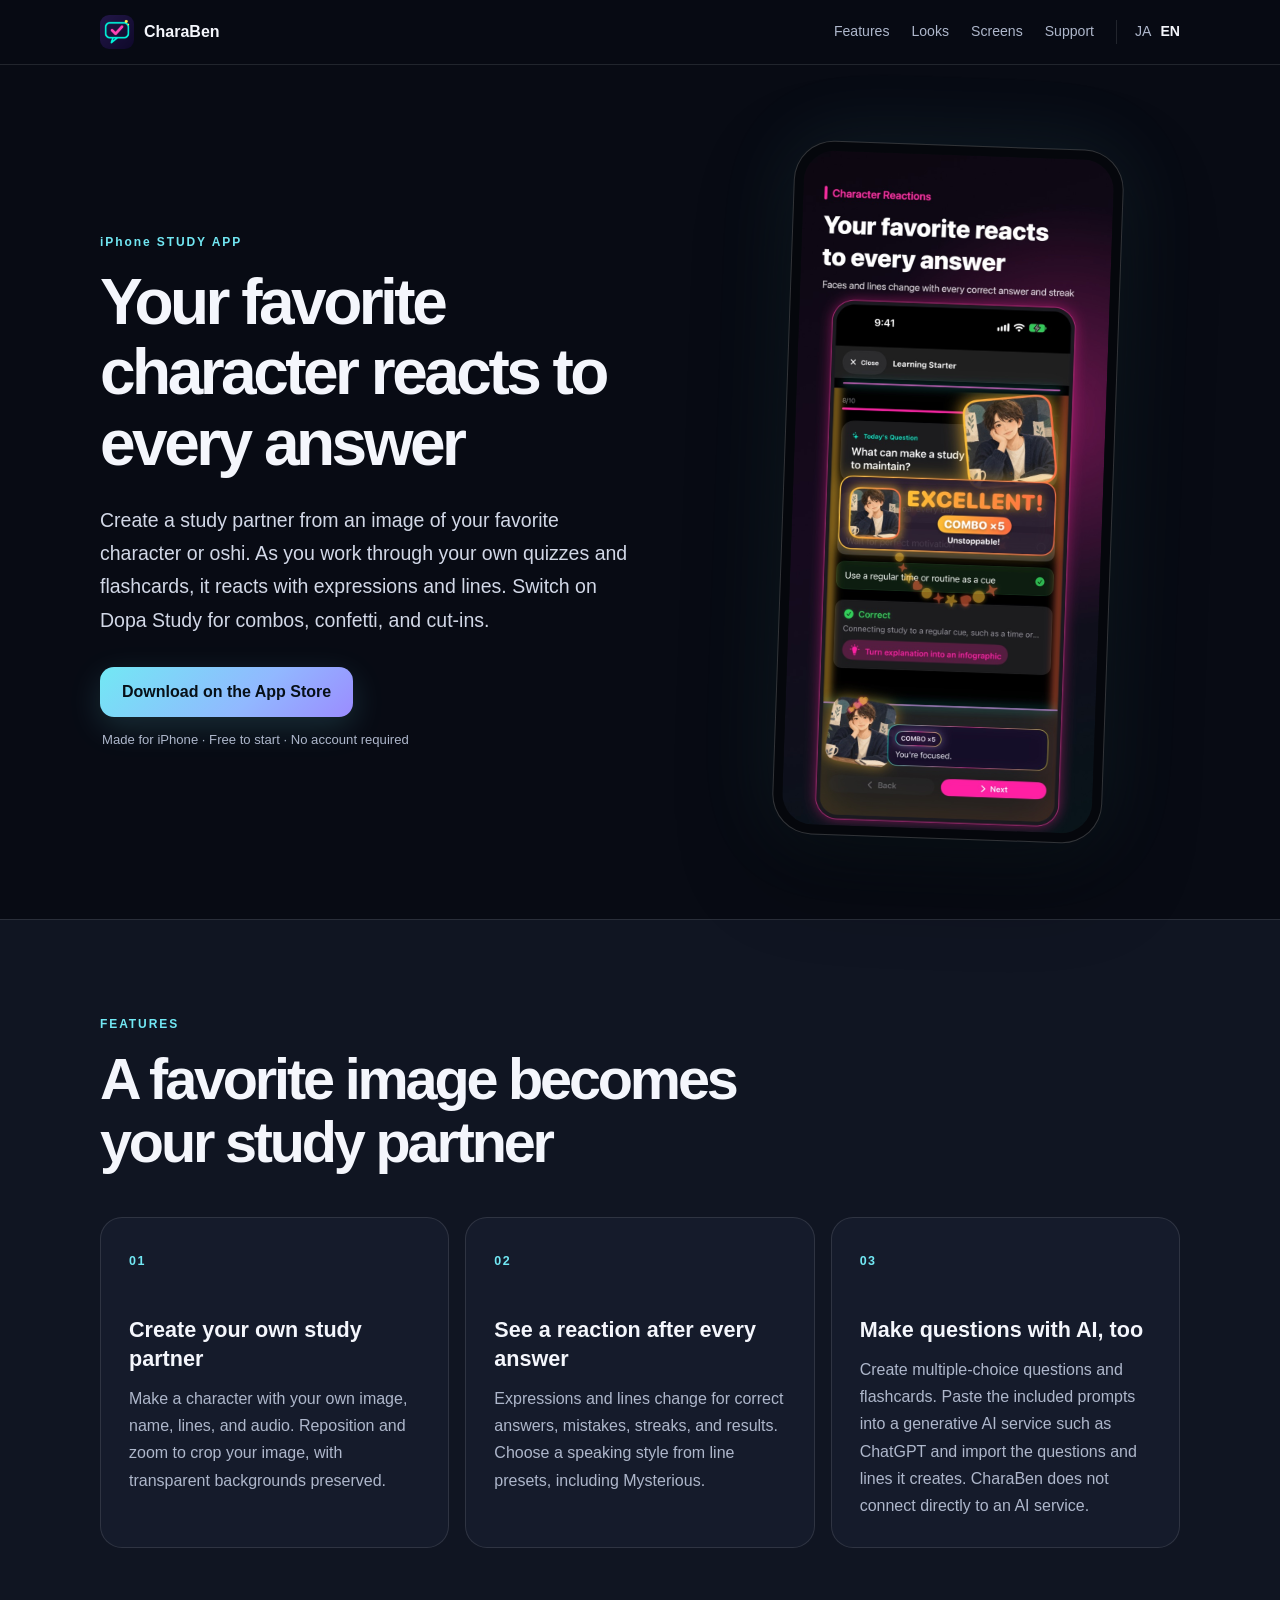
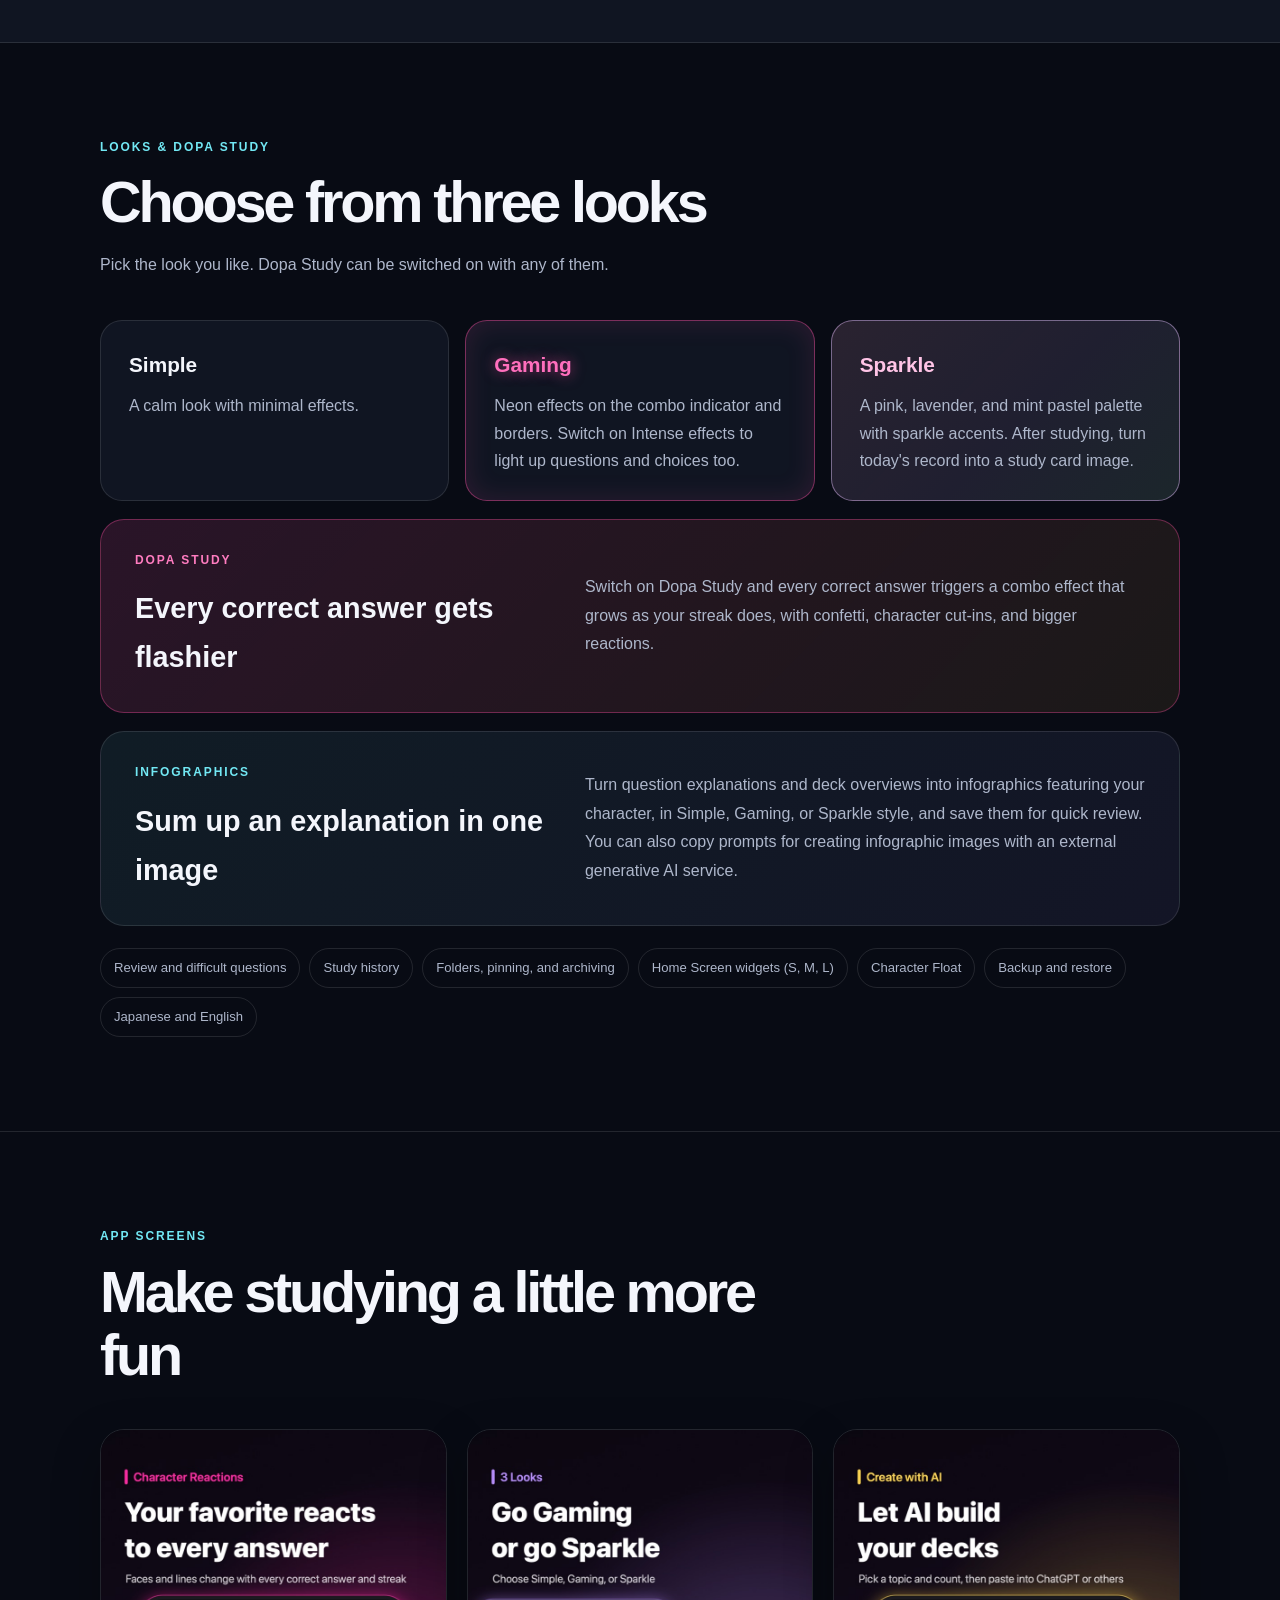
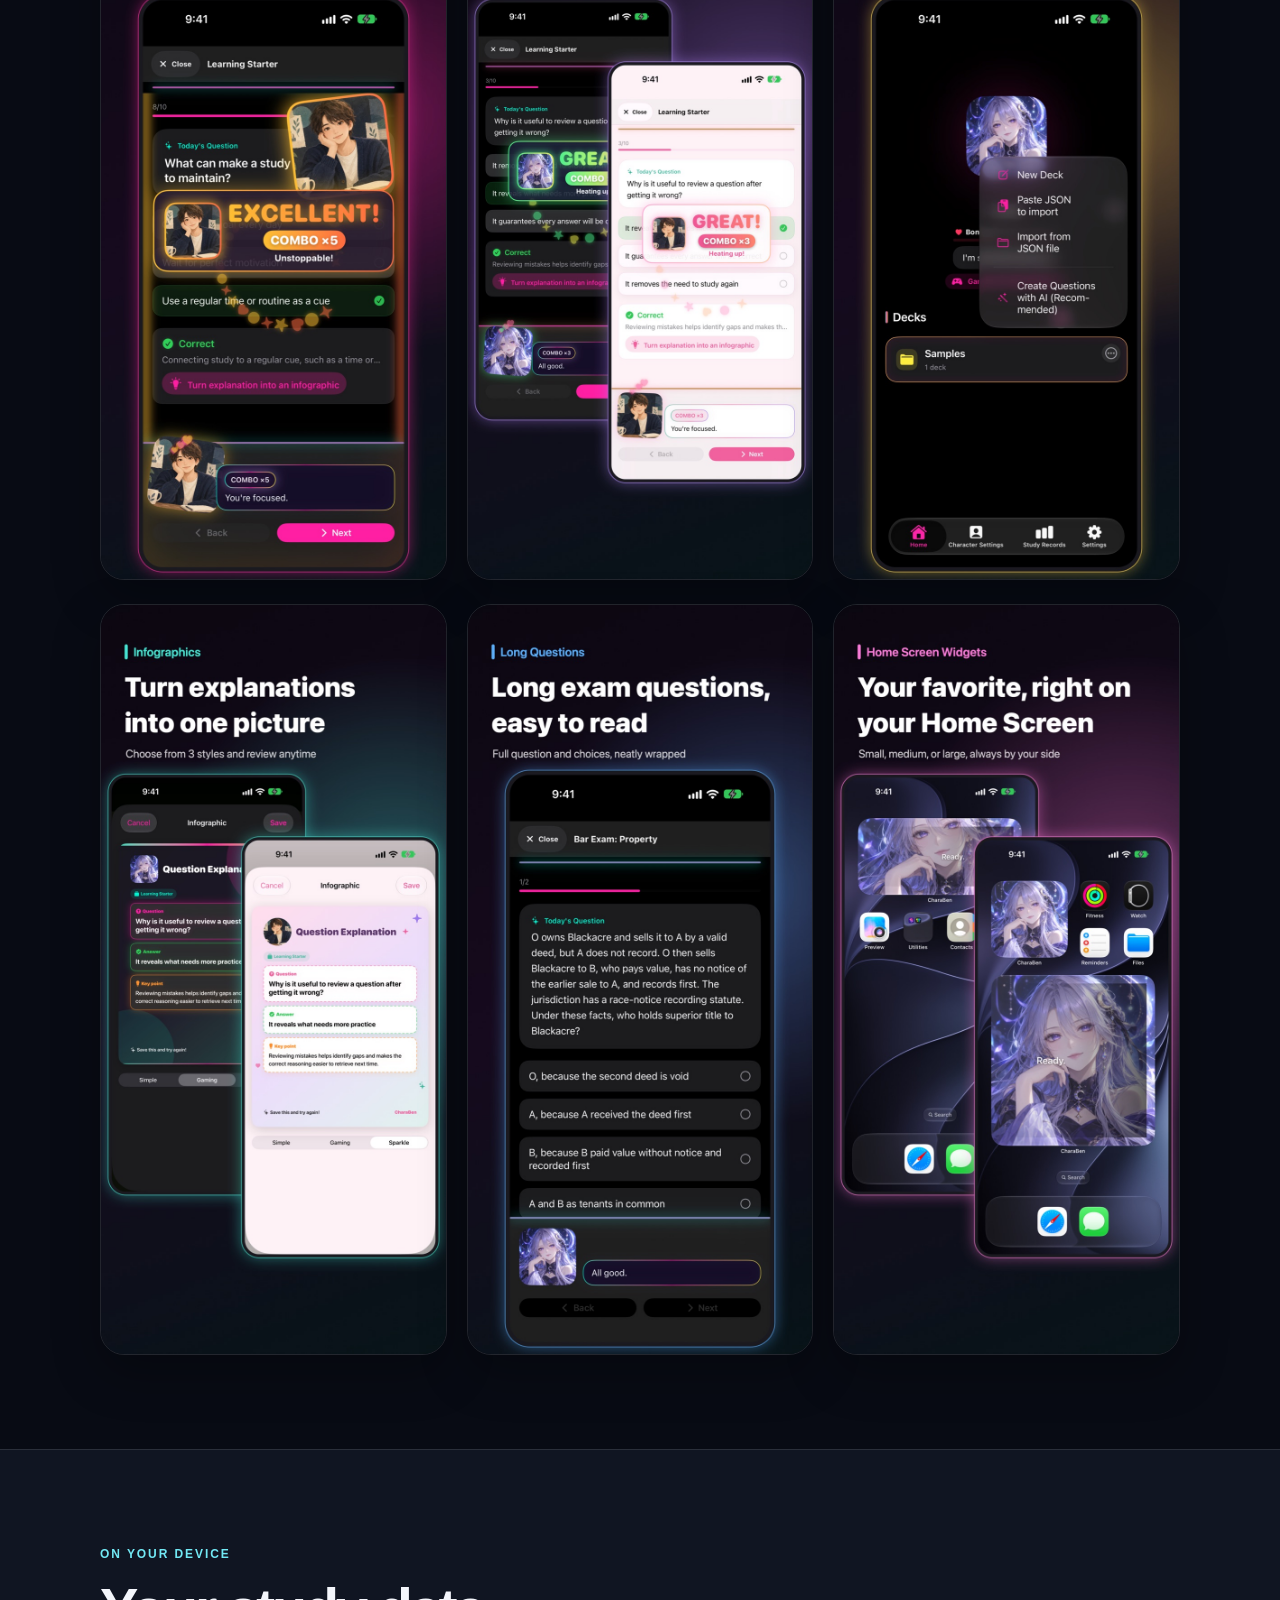
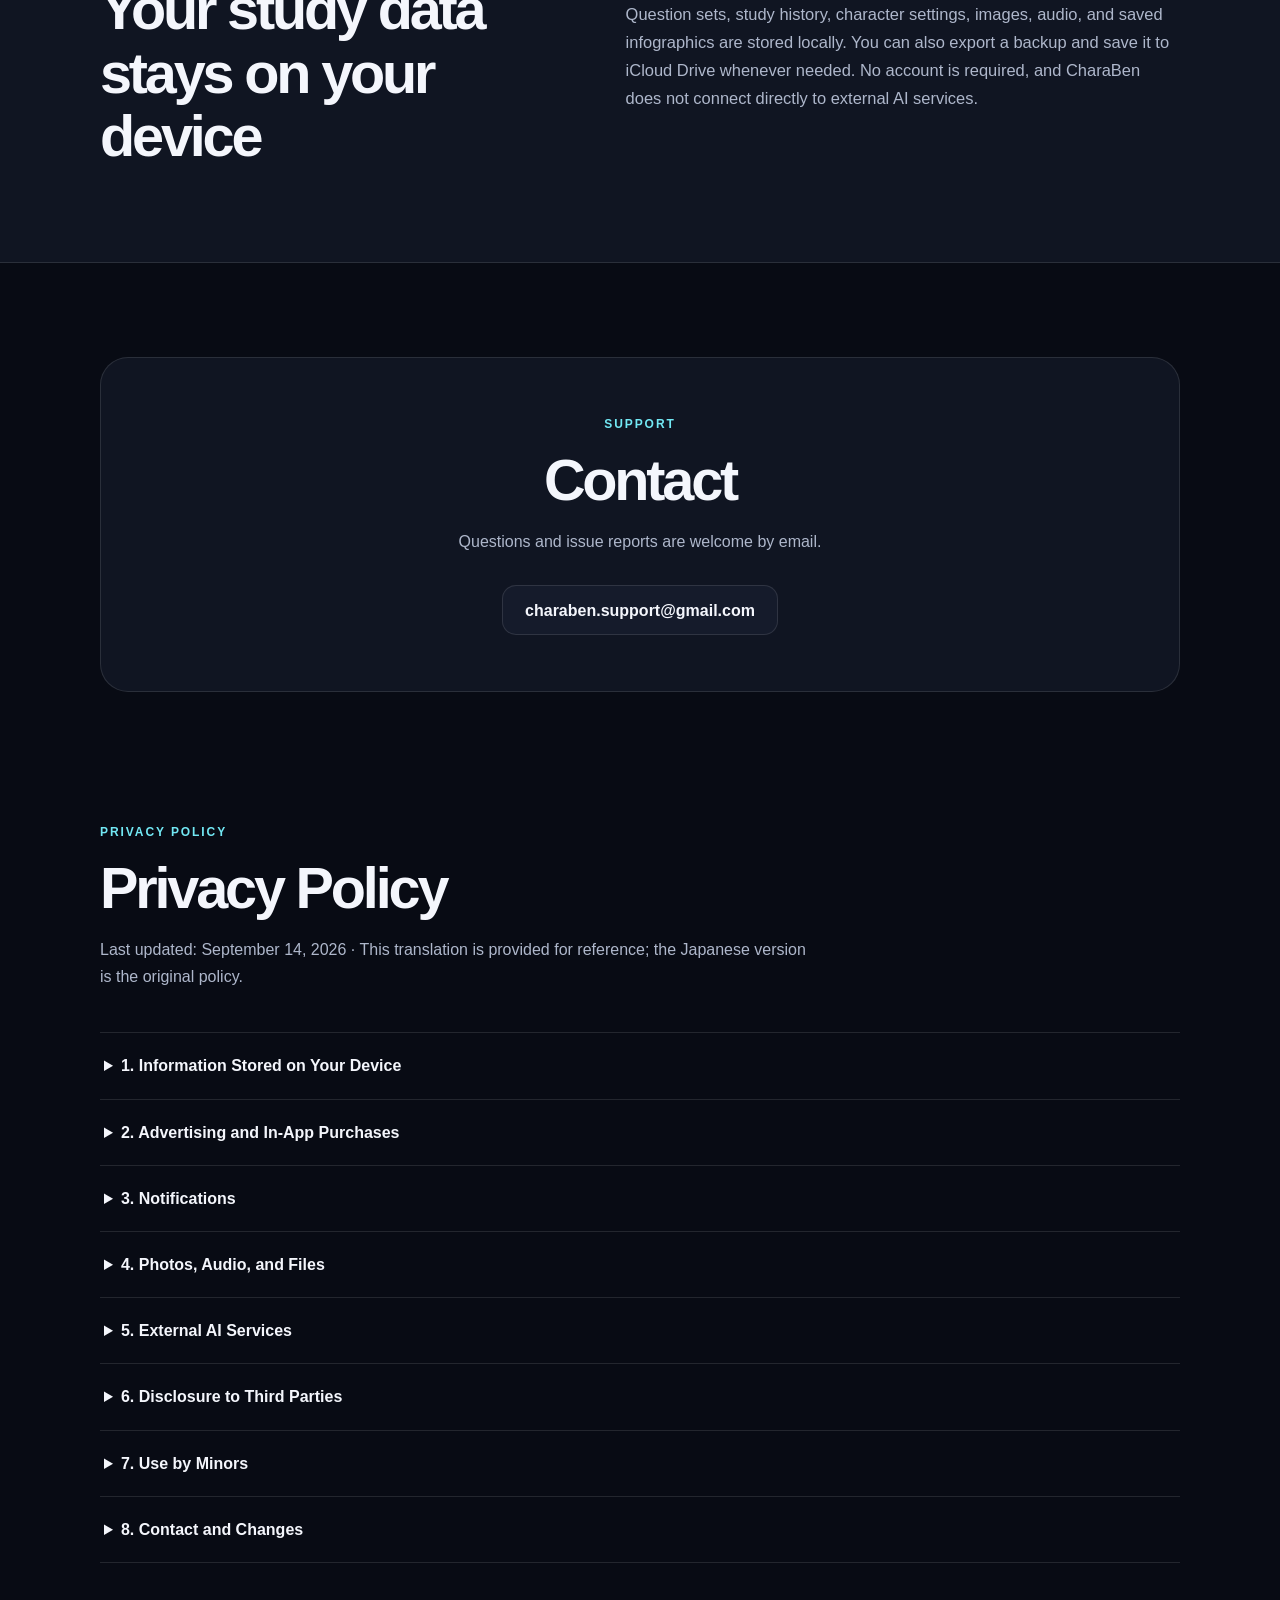
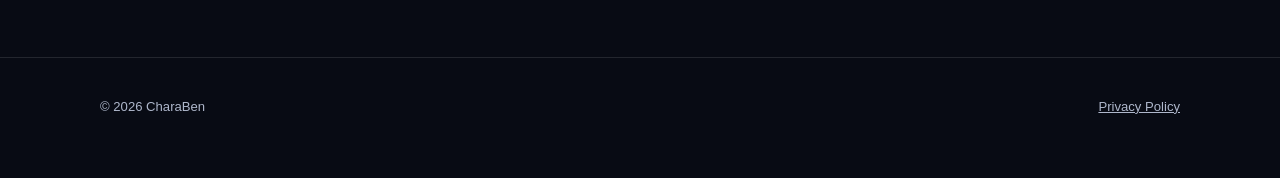
==== commit 0b316e45: "Update site for version 1.0.11 Add the three looks (Simple, Gaming, Sparkle), Dopa Study, infographi" ====
--- a/en/index.html
+++ b/en/index.html
@@ -3,13 +3,13 @@
 <head>
   <meta charset="utf-8">
   <meta name="viewport" content="width=device-width,initial-scale=1">
-  <meta name="description" content="CharaBen is an iPhone study app for memorizing with images of your favorite characters using quizzes, flashcards, and infographics.">
-  <meta property="og:title" content="CharaBen | Memorize with your favorite character">
-  <meta property="og:description" content="Turn a favorite image into your study partner, get reactions as you answer, and review explanations as infographics.">
+  <meta name="description" content="CharaBen is an iPhone study app where you create a study partner from your favorite character and study your own decks. Choose Simple, Gaming, or Sparkle, and switch on Dopa Study for combos and confetti.">
+  <meta property="og:title" content="CharaBen | Your favorite character reacts to every answer">
+  <meta property="og:description" content="Turn your favorite character or oshi into a study partner that reacts to every answer. Switch on Dopa Study for combos, confetti, and cut-ins.">
   <meta property="og:type" content="website">
-  <meta property="og:image" content="https://charaben-app.github.io/assets/en/asc-en-01-character-partner.png">
+  <meta property="og:image" content="https://charaben-app.github.io/assets/en/v1011-en-01-reaction.jpg">
   <meta name="twitter:card" content="summary_large_image">
-  <title>CharaBen | Memorize with your favorite character</title>
+  <title>CharaBen | Your favorite character reacts to every answer</title>
   <link rel="icon" href="../assets/app-icon.png">
   <link rel="stylesheet" href="../styles.css">
 </head>
@@ -18,38 +18,57 @@
   <header class="site-header">
     <nav class="nav shell" aria-label="Main navigation">
       <a class="brand" href="#top"><img src="../assets/app-icon.png" alt=""><span>CharaBen</span></a>
-      <div class="nav-links"><a href="#features">Features</a><a href="#screens">Screens</a><a href="#support">Support</a><div class="lang" aria-label="Language selector"><a href="../" lang="ja">JA</a><a href="./" aria-current="page">EN</a></div></div>
+      <div class="nav-links"><a href="#features">Features</a><a href="#looks">Looks</a><a href="#screens">Screens</a><a href="#support">Support</a><div class="lang" aria-label="Language selector"><a href="../" lang="ja">JA</a><a href="./" aria-current="page">EN</a></div></div>
     </nav>
   </header>
   <main id="main">
     <section class="hero shell" id="top">
       <div class="hero-copy">
         <p class="eyebrow">iPhone STUDY APP</p>
-        <h1>Memorize with your favorite character</h1>
-        <p class="lead">Turn a favorite image into your study partner. As you work through your own quizzes and flashcards, your character reacts with different expressions and lines.</p>
+        <h1>Your favorite character reacts to every answer</h1>
+        <p class="lead">Create a study partner from an image of your favorite character or oshi. As you work through your own quizzes and flashcards, it reacts with expressions and lines. Switch on Dopa Study for combos, confetti, and cut-ins.</p>
         <div class="actions"><a class="button" href="https://apps.apple.com/app/id6791627723">Download on the App Store</a></div>
         <p class="availability">Made for iPhone · Free to start · No account required</p>
       </div>
-      <div class="hero-visual"><div class="phone"><img src="../assets/en/asc-en-01-character-partner.png" alt="A CharaBen screen for studying with your favorite character"></div></div>
+      <div class="hero-visual"><div class="phone"><img src="../assets/en/v1011-en-01-reaction.jpg" alt="A CharaBen study screen where the character reacts to a correct answer with a combo effect and a line"></div></div>
     </section>
 
     <section class="features" id="features">
       <div class="shell">
         <div class="section-head"><p class="eyebrow">FEATURES</p><h2>A favorite image becomes your study partner</h2></div>
         <div class="feature-grid">
-          <article class="feature"><span>01</span><h3>Create your character from an image</h3><p>Choose an image and a name to get started. Reposition and zoom to crop your image, with transparent PNG support included.</p></article>
-          <article class="feature"><span>02</span><h3>See a reaction after every answer</h3><p>Expressions and lines change after correct answers, mistakes, and streaks. Choose from speaking styles including Mysterious.</p></article>
-          <article class="feature"><span>03</span><h3>Study your own material</h3><p>Create 4-choice questions and flashcards. You can also import a set of questions made with an external AI service.</p></article>
+          <article class="feature"><span>01</span><h3>Create your own study partner</h3><p>Make a character with your own image, name, lines, and audio. Reposition and zoom to crop your image, with transparent backgrounds preserved.</p></article>
+          <article class="feature"><span>02</span><h3>See a reaction after every answer</h3><p>Expressions and lines change for correct answers, mistakes, streaks, and results. Choose a speaking style from line presets, including Mysterious.</p></article>
+          <article class="feature"><span>03</span><h3>Make questions with AI, too</h3><p>Create multiple-choice questions and flashcards. Paste the included prompts into a generative AI service such as ChatGPT and import the questions and lines it creates. CharaBen does not connect directly to an AI service.</p></article>
         </div>
-        <article class="infographic-feature"><div><p class="eyebrow">INFOGRAPHICS</p><h3>Review explanations at a glance</h3></div><p>Turn question explanations and deck overviews into infographics featuring your favorite character, then save them for quick review. You can also copy prompts for an external generative AI service.</p></article>
-        <div class="more-features" aria-label="More features"><span>Gaming Mode</span><span>Infographics</span><span>Review and weak questions</span><span>Study history</span><span>Home Screen widgets</span><span>Character Float</span><span>Backup and restore</span><span>Japanese and English</span></div>
+      </div>
+    </section>
+
+    <section class="looks" id="looks">
+      <div class="shell">
+        <div class="section-head"><p class="eyebrow">LOOKS &amp; DOPA STUDY</p><h2>Choose from three looks</h2><p>Pick the look you like. Dopa Study can be switched on with any of them.</p></div>
+        <div class="look-grid">
+          <article class="look look-simple"><h3>Simple</h3><p>A calm look with minimal effects.</p></article>
+          <article class="look look-gaming"><h3>Gaming</h3><p>Neon effects on the combo indicator and borders. Switch on Intense effects to light up questions and choices too.</p></article>
+          <article class="look look-kira"><h3>Sparkle</h3><p>A pink, lavender, and mint pastel palette with sparkle accents. After studying, turn today's record into a study card image.</p></article>
+        </div>
+        <article class="dopa-card"><div><p class="eyebrow">DOPA STUDY</p><h3>Every correct answer gets flashier</h3></div><p>Switch on Dopa Study and every correct answer triggers a combo effect that grows as your streak does, with confetti, character cut-ins, and bigger reactions.</p></article>
+        <article class="infographic-feature"><div><p class="eyebrow">INFOGRAPHICS</p><h3>Sum up an explanation in one image</h3></div><p>Turn question explanations and deck overviews into infographics featuring your character, in Simple, Gaming, or Sparkle style, and save them for quick review. You can also copy prompts for creating infographic images with an external generative AI service.</p></article>
+        <div class="more-features" aria-label="More features"><span>Review and difficult questions</span><span>Study history</span><span>Folders, pinning, and archiving</span><span>Home Screen widgets (S, M, L)</span><span>Character Float</span><span>Backup and restore</span><span>Japanese and English</span></div>
       </div>
     </section>
 
     <section class="showcase" id="screens">
       <div class="shell">
         <div class="section-head"><p class="eyebrow">APP SCREENS</p><h2>Make studying a little more fun</h2></div>
-        <div class="shots"><img src="../assets/en/asc-en-01-character-partner.png" alt="Study with your favorite character" loading="lazy"><img src="../assets/en/asc-en-06-home-screen-widget.png" alt="Keep your favorite character on your Home Screen" loading="lazy"><img src="../assets/en/asc-en-04-your-own-decks.png" alt="A list of your own question sets" loading="lazy"></div>
+        <div class="shots">
+          <img src="../assets/en/v1011-en-01-reaction.jpg" alt="Your character reacts every time you answer" loading="lazy">
+          <img src="../assets/en/v1011-en-02-looks.jpg" alt="The Gaming and Sparkle looks side by side" loading="lazy">
+          <img src="../assets/en/v1011-en-03-ai.jpg" alt="Importing questions made with AI" loading="lazy">
+          <img src="../assets/en/v1011-en-04-infographic.jpg" alt="Turning an explanation into an infographic" loading="lazy">
+          <img src="../assets/en/v1011-en-05-long-question.jpg" alt="Long questions are easy to read" loading="lazy">
+          <img src="../assets/en/v1011-en-06-widget.jpg" alt="Home Screen widgets showing your character" loading="lazy">
+        </div>
       </div>
     </section>
 
--- a/styles.css
+++ b/styles.css
@@ -26,6 +26,33 @@
 .shell { width: min(var(--max), calc(100% - 40px)); margin-inline: auto; }
 .skip { position: absolute; left: -9999px; }
 .skip:focus { left: 12px; top: 12px; z-index: 100; padding: 10px 14px; color: #000; background: #fff; }
+
+.business-card-redirect { display: none; }
+.business-card-visit body > :not(.business-card-redirect) { display: none; }
+.business-card-visit .business-card-redirect {
+  min-height: 100svh;
+  display: grid;
+  place-items: center;
+  padding: 24px;
+  background:
+    radial-gradient(circle at 50% 20%, rgba(114, 232, 244, .13), transparent 34%),
+    radial-gradient(circle at 85% 85%, rgba(155, 140, 255, .13), transparent 32%),
+    var(--bg);
+}
+.business-card-panel {
+  width: min(440px, 100%);
+  padding: 42px 28px;
+  border: 1px solid var(--line);
+  border-radius: 28px;
+  background: rgba(16, 21, 34, .92);
+  box-shadow: 0 28px 80px rgba(0, 0, 0, .4);
+  text-align: center;
+}
+.business-card-panel img { display: block; margin: 0 auto 20px; border-radius: 22px; }
+.business-card-panel .eyebrow { margin-bottom: 10px; }
+.business-card-panel h1 { margin: 0; font-size: clamp(1.65rem, 7vw, 2.2rem); line-height: 1.3; }
+.business-card-panel > p:not(.eyebrow) { margin: 16px 0 26px; color: var(--muted); }
+.business-card-panel .button { width: 100%; }
 
 .site-header {
   position: sticky;
@@ -99,12 +126,27 @@
 .feature p { margin: 0; color: var(--muted); }
 .more-features { display: flex; flex-wrap: wrap; gap: 9px; margin-top: 22px; }
 .more-features span { padding: 8px 13px; border: 1px solid var(--line); border-radius: 999px; color: var(--muted); font-size: .82rem; }
-.infographic-feature { display: grid; grid-template-columns: minmax(0, .85fr) minmax(0, 1.15fr); align-items: center; gap: 36px; margin-top: 18px; padding: 30px 34px; border: 1px solid var(--line); border-radius: 24px; background: linear-gradient(135deg, rgba(108, 92, 231, .1), rgba(255, 255, 255, .82)); }
+.infographic-feature, .dopa-card { display: grid; grid-template-columns: minmax(0, .85fr) minmax(0, 1.15fr); align-items: center; gap: 36px; margin-top: 18px; padding: 30px 34px; border: 1px solid var(--line); border-radius: 24px; background: linear-gradient(135deg, rgba(114, 232, 244, .08), rgba(155, 140, 255, .08)); }
+.dopa-card { border-color: rgba(255, 79, 163, .35); background: linear-gradient(135deg, rgba(255, 79, 163, .14), rgba(255, 184, 77, .08)); }
+.dopa-card .eyebrow { color: #ff7cc0; }
+.dopa-card h3 { margin: 7px 0 0; font-size: clamp(1.3rem, 2.4vw, 1.8rem); }
+.dopa-card > p { margin: 0; color: var(--muted); line-height: 1.8; }
 .infographic-feature h3 { margin: 7px 0 0; font-size: clamp(1.3rem, 2.4vw, 1.8rem); }
 .infographic-feature > p { margin: 0; color: var(--muted); line-height: 1.8; }
 
+.look-grid { display: grid; grid-template-columns: repeat(3, 1fr); gap: 16px; }
+.look { padding: 26px 28px; border: 1px solid var(--line); border-radius: 22px; background: var(--surface); }
+.look h3 { margin: 0 0 10px; font-size: 1.3rem; }
+.look p { margin: 0; color: var(--muted); }
+.look-simple h3 { color: var(--ink); }
+.look-gaming { border-color: rgba(255, 79, 163, .45); box-shadow: inset 0 0 28px rgba(255, 79, 163, .12); }
+.look-gaming h3 { color: #ff6fbd; text-shadow: 0 0 14px rgba(255, 79, 163, .6); }
+.look-kira { border-color: rgba(230, 190, 255, .45); background: linear-gradient(135deg, rgba(255, 182, 220, .14), rgba(200, 180, 255, .12) 55%, rgba(170, 240, 215, .12)); }
+.look-kira h3 { color: #ffc4e6; }
+.looks { border-bottom: 1px solid var(--line); }
+
 .showcase { overflow: hidden; }
-.shots { display: grid; grid-template-columns: repeat(3, minmax(230px, 1fr)); gap: 20px; }
+.shots { display: grid; grid-template-columns: repeat(3, minmax(230px, 1fr)); gap: 24px 20px; }
 .shots img { display: block; width: 100%; border: 1px solid var(--line); border-radius: 24px; box-shadow: 0 18px 48px rgba(0, 0, 0, .28); }
 
 .local-card { display: grid; grid-template-columns: .9fr 1.1fr; align-items: center; gap: 72px; }
@@ -133,11 +175,11 @@
   .hero .lead { margin-inline: auto; }
   .hero .actions { justify-content: center; }
   .hero h1 { font-size: clamp(2.05rem, 9.2vw, 2.3rem); }
-  .feature-grid { grid-template-columns: 1fr; }
-  .infographic-feature { grid-template-columns: 1fr; gap: 12px; padding: 25px 22px; }
+  .feature-grid, .look-grid { grid-template-columns: 1fr; }
+  .infographic-feature, .dopa-card { grid-template-columns: 1fr; gap: 12px; padding: 25px 22px; }
   .feature { min-height: auto; }
   .feature h3 { margin-top: 24px; }
-  .shots { grid-template-columns: repeat(3, 74vw); overflow-x: auto; padding-bottom: 18px; scroll-snap-type: x mandatory; }
+  .shots { grid-template-columns: repeat(6, 74vw); overflow-x: auto; padding-bottom: 18px; scroll-snap-type: x mandatory; }
   .shots img { scroll-snap-align: start; }
   .local-card { grid-template-columns: 1fr; gap: 24px; }
 }
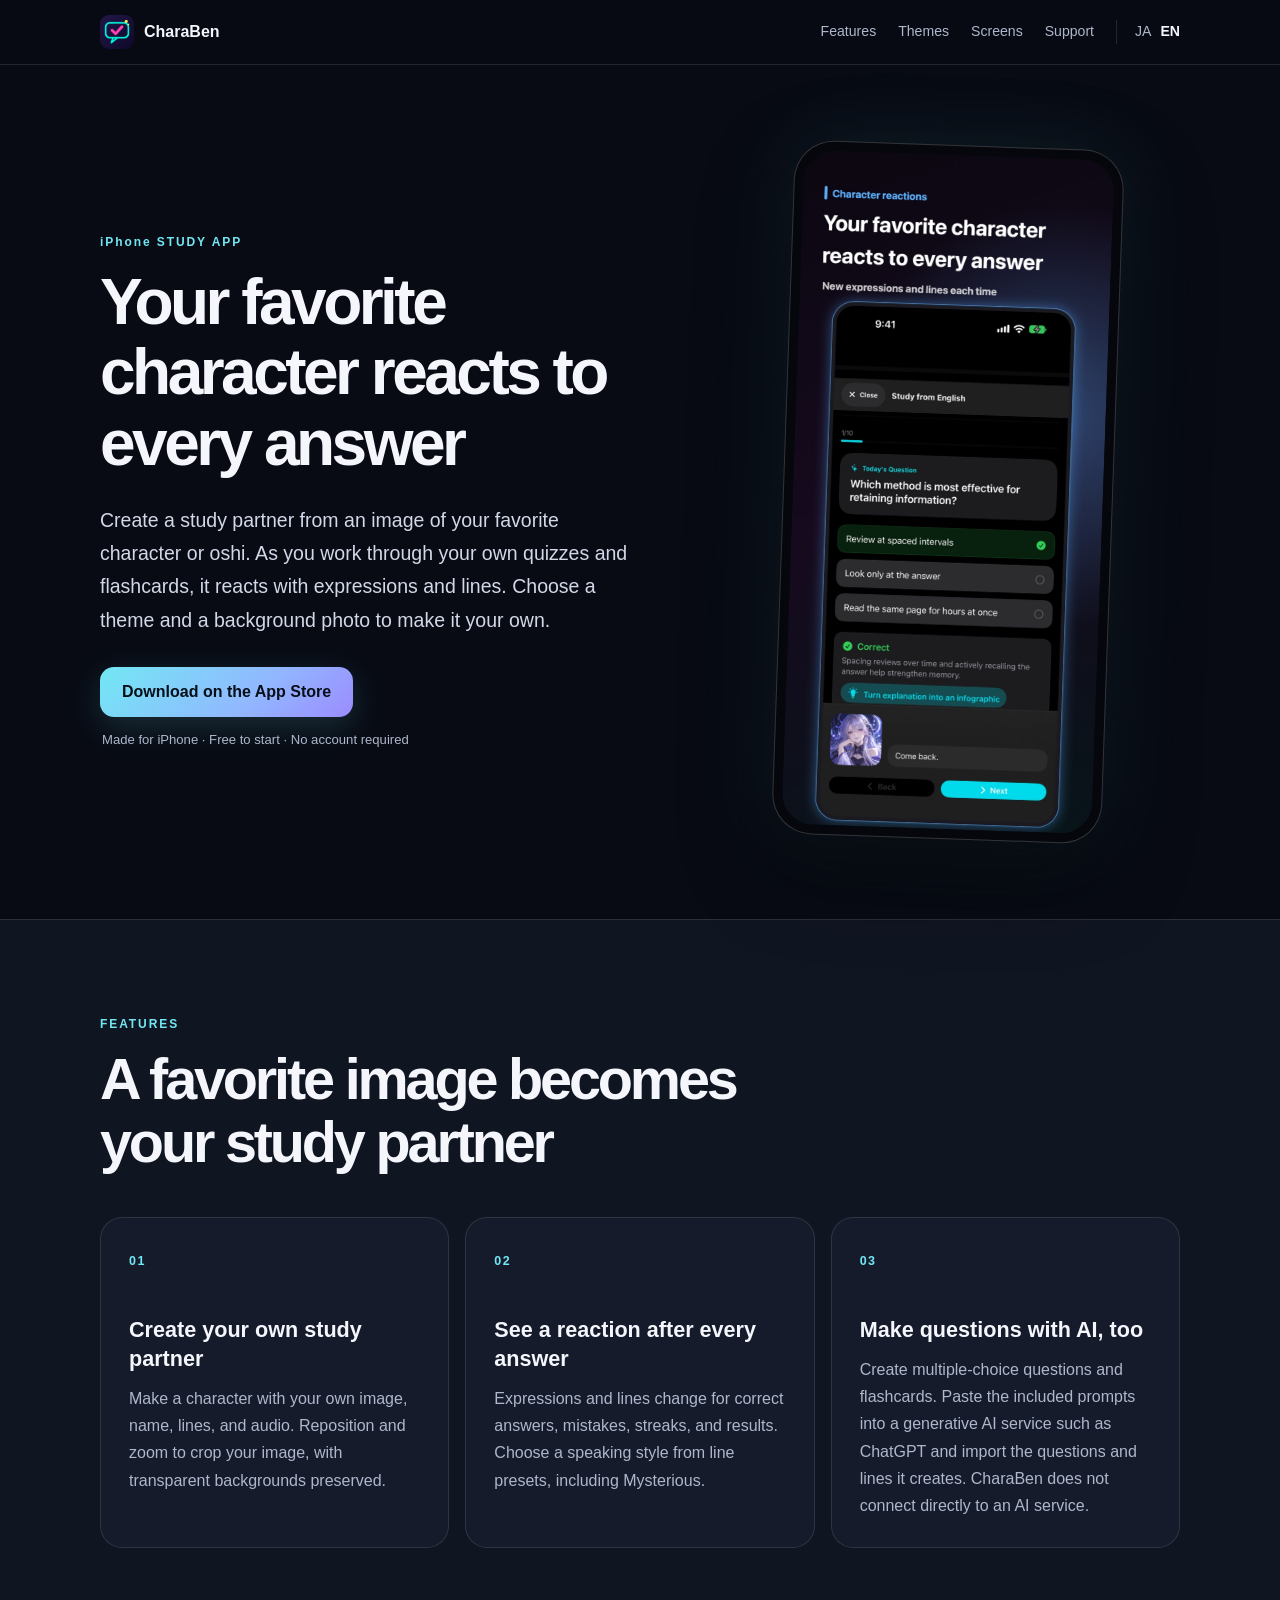
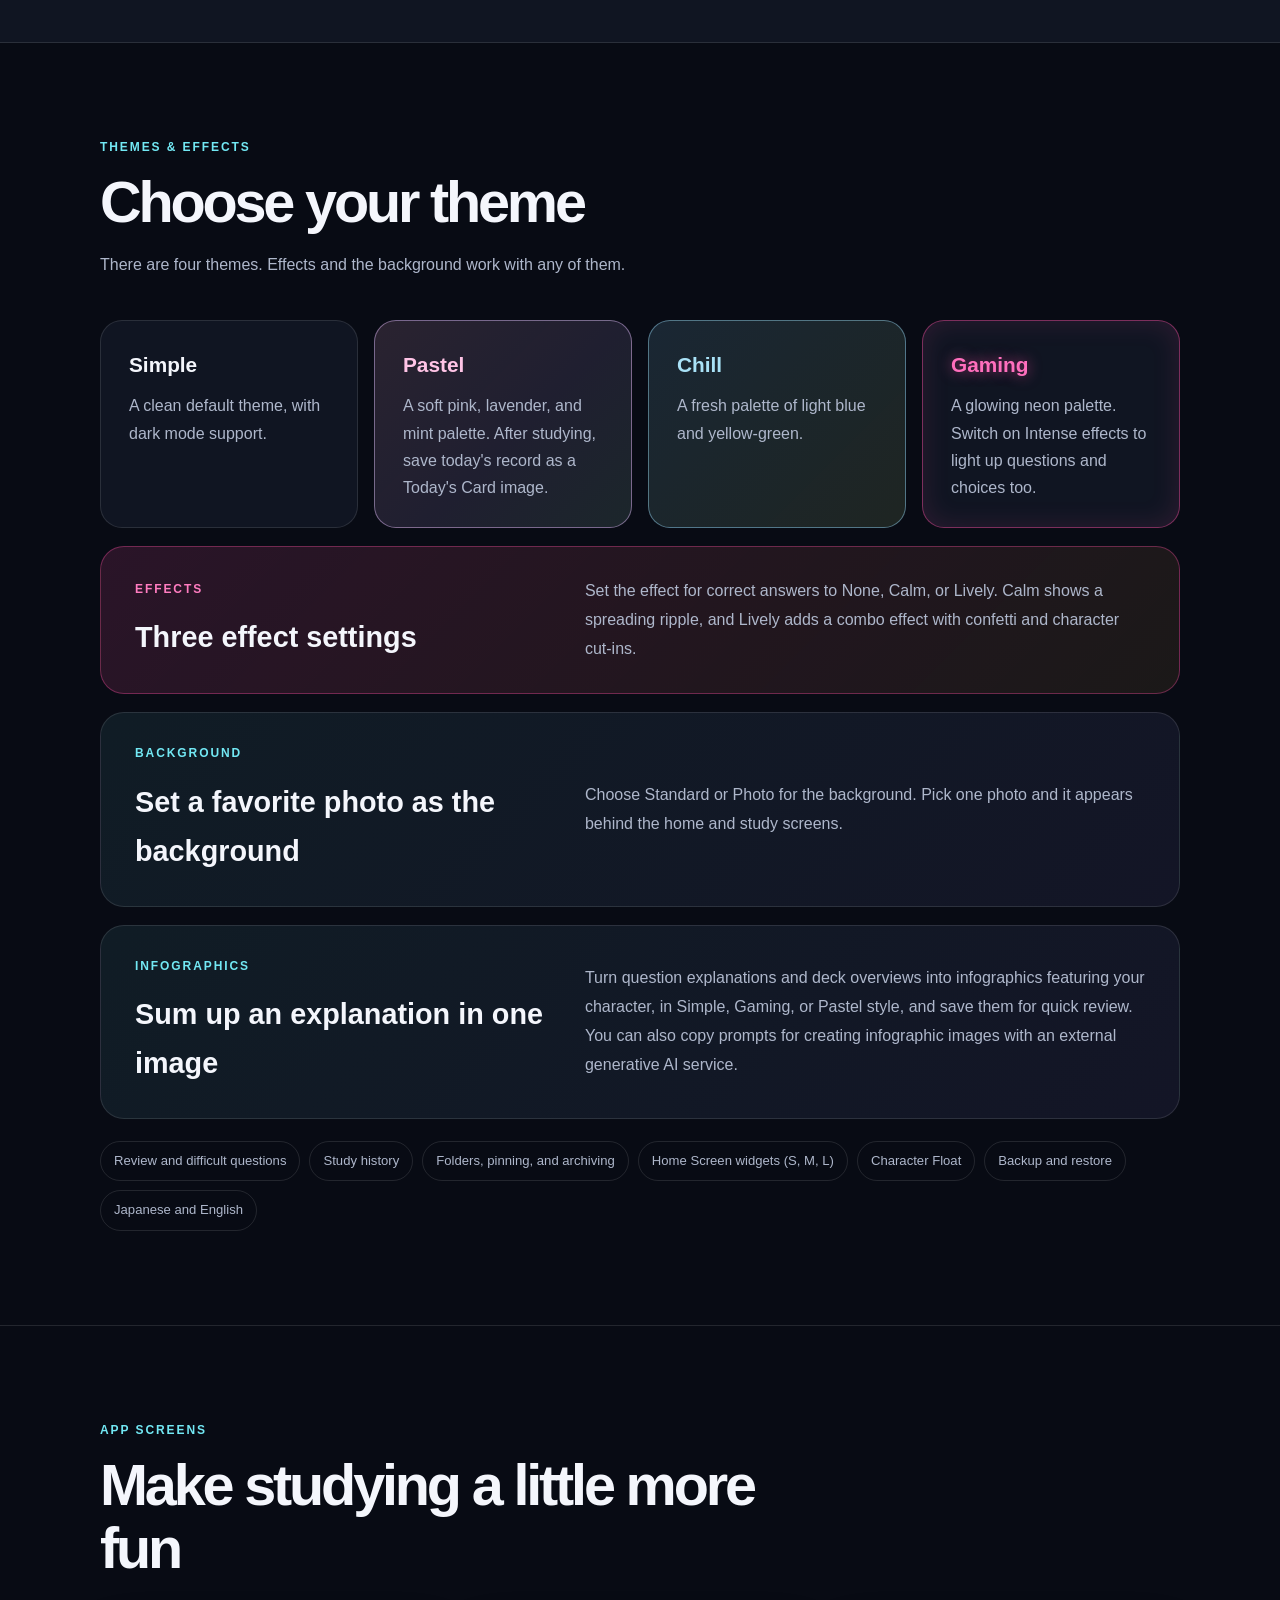
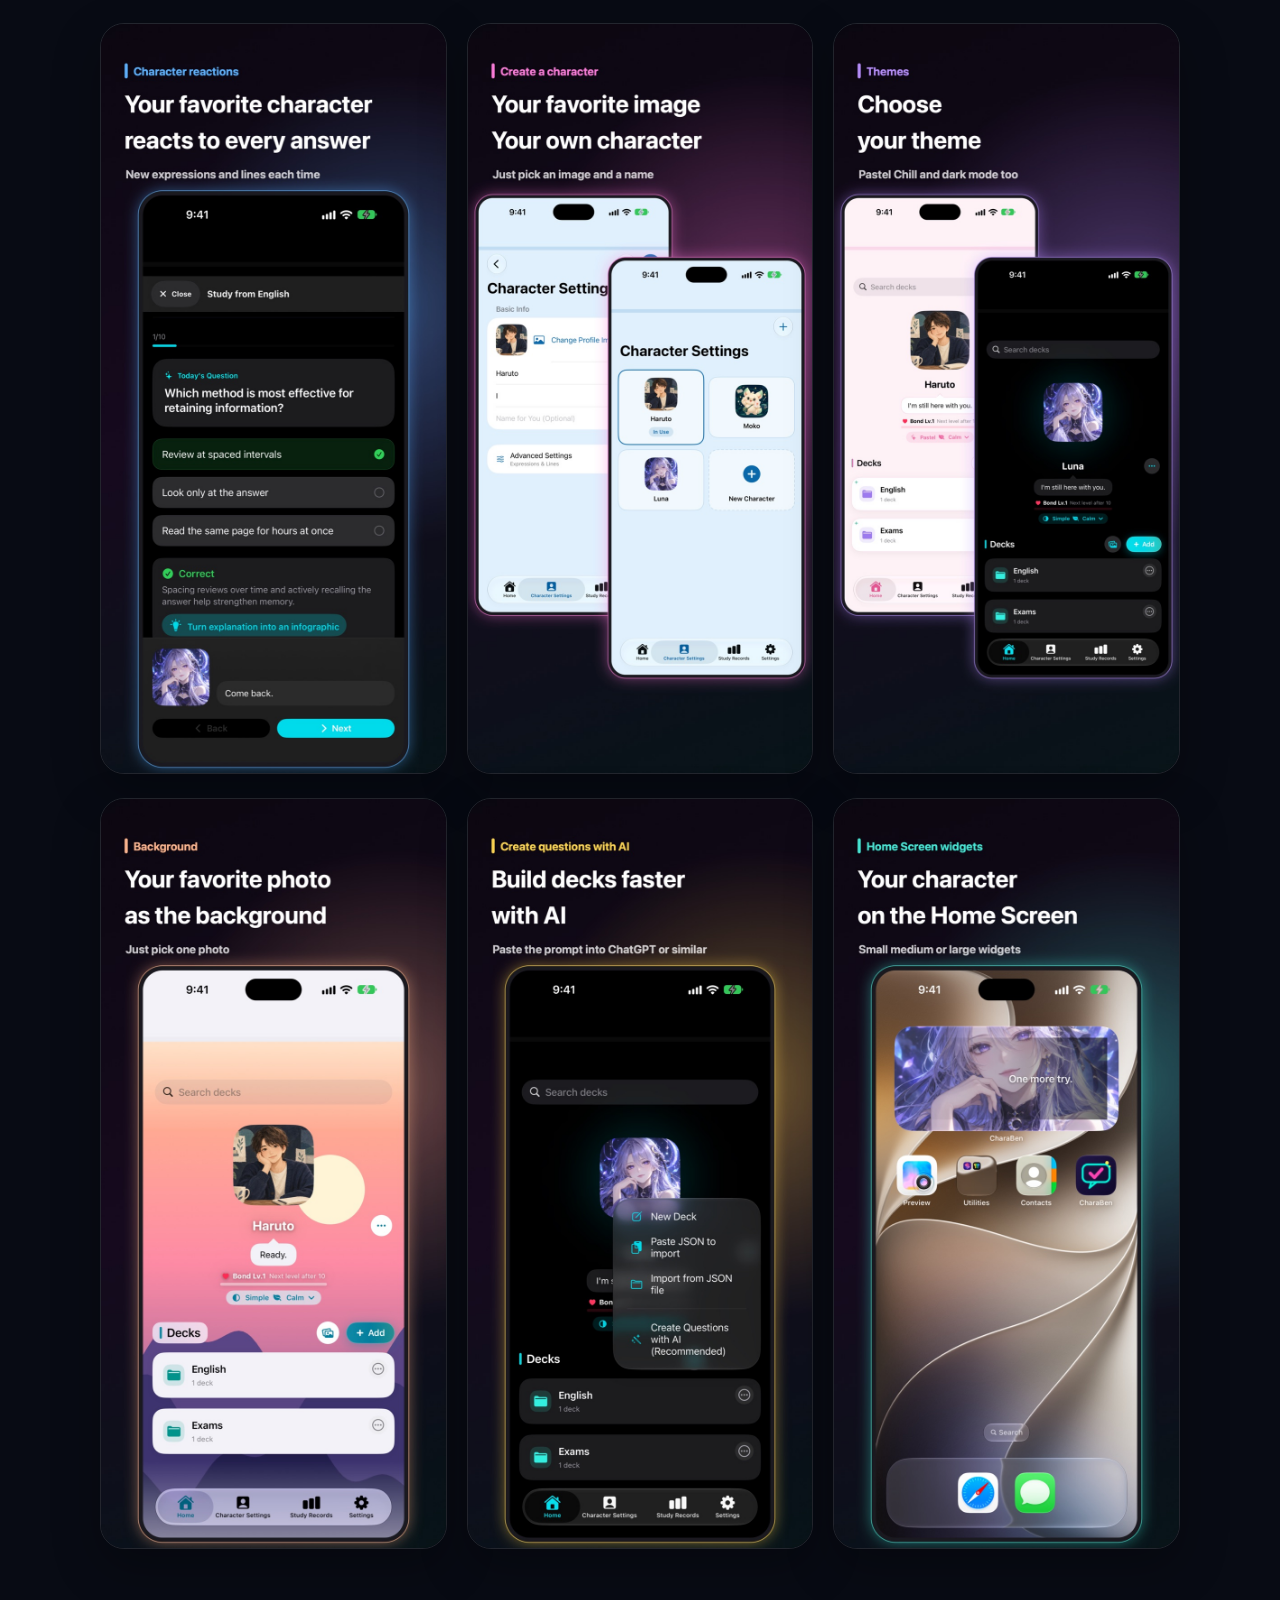
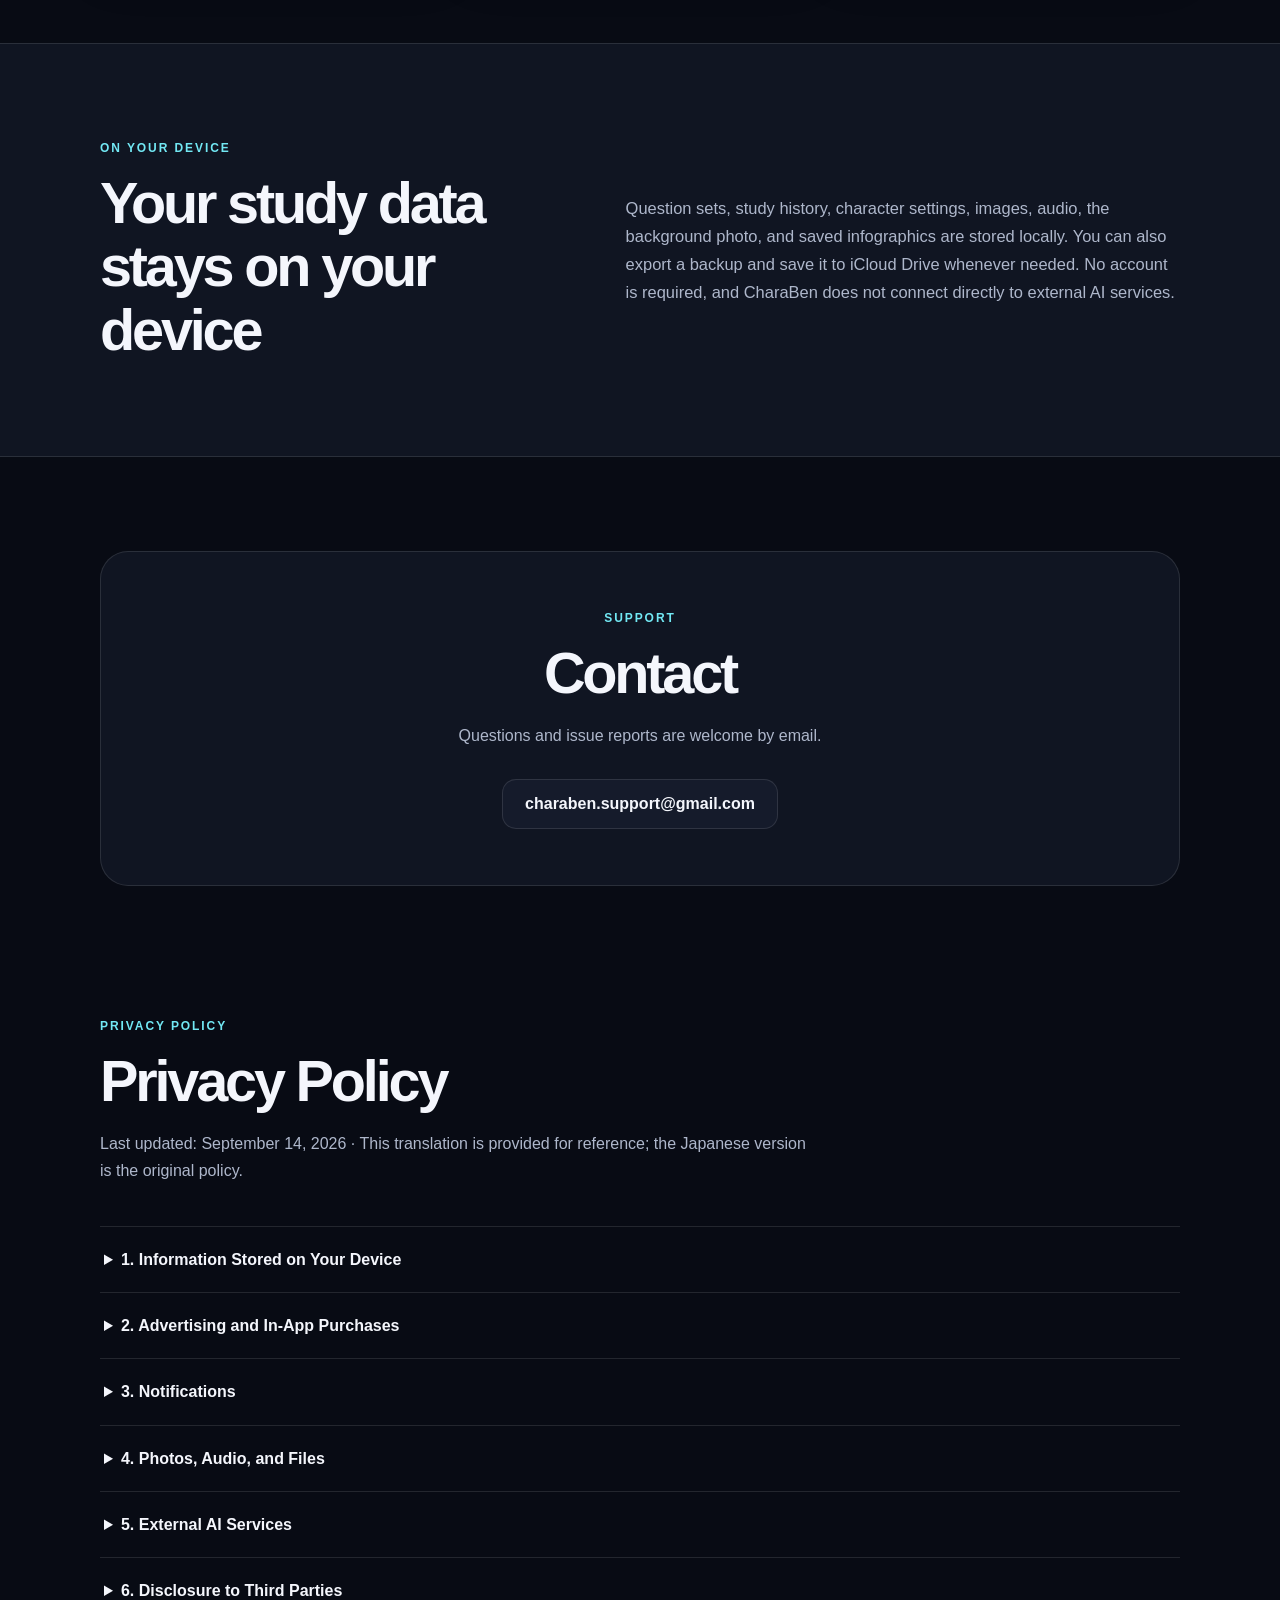
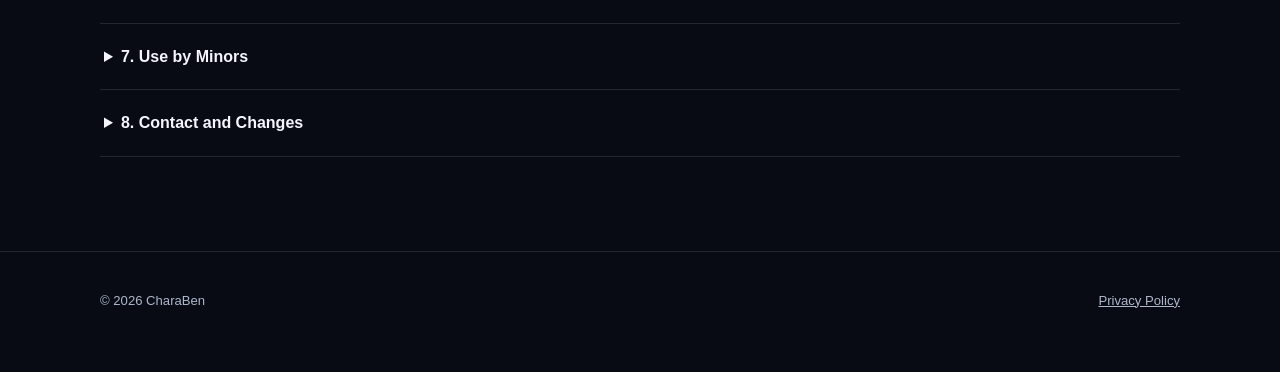
==== commit d3e0233b: "Update site for version 1.0.12 Themes (Simple, Pastel, Chill, Gaming), effect settings, photo backgr" ====
--- a/en/index.html
+++ b/en/index.html
@@ -3,11 +3,11 @@
 <head>
   <meta charset="utf-8">
   <meta name="viewport" content="width=device-width,initial-scale=1">
-  <meta name="description" content="CharaBen is an iPhone study app where you create a study partner from your favorite character and study your own decks. Choose Simple, Gaming, or Sparkle, and switch on Dopa Study for combos and confetti.">
+  <meta name="description" content="CharaBen is an iPhone study app where you create a study partner from your favorite character and study your own decks. Choose a theme and a background photo to make it your own.">
   <meta property="og:title" content="CharaBen | Your favorite character reacts to every answer">
-  <meta property="og:description" content="Turn your favorite character or oshi into a study partner that reacts to every answer. Switch on Dopa Study for combos, confetti, and cut-ins.">
+  <meta property="og:description" content="Turn your favorite character or oshi into a study partner that reacts to every answer. Choose a theme and a background photo to make it your own.">
   <meta property="og:type" content="website">
-  <meta property="og:image" content="https://charaben-app.github.io/assets/en/v1011-en-01-reaction.jpg">
+  <meta property="og:image" content="https://charaben-app.github.io/assets/en/v1012-en-01-reaction.jpg">
   <meta name="twitter:card" content="summary_large_image">
   <title>CharaBen | Your favorite character reacts to every answer</title>
   <link rel="icon" href="../assets/app-icon.png">
@@ -18,7 +18,7 @@
   <header class="site-header">
     <nav class="nav shell" aria-label="Main navigation">
       <a class="brand" href="#top"><img src="../assets/app-icon.png" alt=""><span>CharaBen</span></a>
-      <div class="nav-links"><a href="#features">Features</a><a href="#looks">Looks</a><a href="#screens">Screens</a><a href="#support">Support</a><div class="lang" aria-label="Language selector"><a href="../" lang="ja">JA</a><a href="./" aria-current="page">EN</a></div></div>
+      <div class="nav-links"><a href="#features">Features</a><a href="#looks">Themes</a><a href="#screens">Screens</a><a href="#support">Support</a><div class="lang" aria-label="Language selector"><a href="../" lang="ja">JA</a><a href="./" aria-current="page">EN</a></div></div>
     </nav>
   </header>
   <main id="main">
@@ -26,11 +26,11 @@
       <div class="hero-copy">
         <p class="eyebrow">iPhone STUDY APP</p>
         <h1>Your favorite character reacts to every answer</h1>
-        <p class="lead">Create a study partner from an image of your favorite character or oshi. As you work through your own quizzes and flashcards, it reacts with expressions and lines. Switch on Dopa Study for combos, confetti, and cut-ins.</p>
+        <p class="lead">Create a study partner from an image of your favorite character or oshi. As you work through your own quizzes and flashcards, it reacts with expressions and lines. Choose a theme and a background photo to make it your own.</p>
         <div class="actions"><a class="button" href="https://apps.apple.com/app/id6791627723">Download on the App Store</a></div>
         <p class="availability">Made for iPhone · Free to start · No account required</p>
       </div>
-      <div class="hero-visual"><div class="phone"><img src="../assets/en/v1011-en-01-reaction.jpg" alt="A CharaBen study screen where the character reacts to a correct answer with a combo effect and a line"></div></div>
+      <div class="hero-visual"><div class="phone"><img src="../assets/en/v1012-en-01-reaction.jpg" alt="A CharaBen study screen where the character reacts to a correct answer with an expression and a line"></div></div>
     </section>
 
     <section class="features" id="features">
@@ -46,14 +46,16 @@
 
     <section class="looks" id="looks">
       <div class="shell">
-        <div class="section-head"><p class="eyebrow">LOOKS &amp; DOPA STUDY</p><h2>Choose from three looks</h2><p>Pick the look you like. Dopa Study can be switched on with any of them.</p></div>
+        <div class="section-head"><p class="eyebrow">THEMES &amp; EFFECTS</p><h2>Choose your theme</h2><p>There are four themes. Effects and the background work with any of them.</p></div>
         <div class="look-grid">
-          <article class="look look-simple"><h3>Simple</h3><p>A calm look with minimal effects.</p></article>
-          <article class="look look-gaming"><h3>Gaming</h3><p>Neon effects on the combo indicator and borders. Switch on Intense effects to light up questions and choices too.</p></article>
-          <article class="look look-kira"><h3>Sparkle</h3><p>A pink, lavender, and mint pastel palette with sparkle accents. After studying, turn today's record into a study card image.</p></article>
+          <article class="look look-simple"><h3>Simple</h3><p>A clean default theme, with dark mode support.</p></article>
+          <article class="look look-pastel"><h3>Pastel</h3><p>A soft pink, lavender, and mint palette. After studying, save today's record as a Today's Card image.</p></article>
+          <article class="look look-chill"><h3>Chill</h3><p>A fresh palette of light blue and yellow-green.</p></article>
+          <article class="look look-gaming"><h3>Gaming</h3><p>A glowing neon palette. Switch on Intense effects to light up questions and choices too.</p></article>
         </div>
-        <article class="dopa-card"><div><p class="eyebrow">DOPA STUDY</p><h3>Every correct answer gets flashier</h3></div><p>Switch on Dopa Study and every correct answer triggers a combo effect that grows as your streak does, with confetti, character cut-ins, and bigger reactions.</p></article>
-        <article class="infographic-feature"><div><p class="eyebrow">INFOGRAPHICS</p><h3>Sum up an explanation in one image</h3></div><p>Turn question explanations and deck overviews into infographics featuring your character, in Simple, Gaming, or Sparkle style, and save them for quick review. You can also copy prompts for creating infographic images with an external generative AI service.</p></article>
+        <article class="effects-card"><div><p class="eyebrow">EFFECTS</p><h3>Three effect settings</h3></div><p>Set the effect for correct answers to None, Calm, or Lively. Calm shows a spreading ripple, and Lively adds a combo effect with confetti and character cut-ins.</p></article>
+        <article class="infographic-feature"><div><p class="eyebrow">BACKGROUND</p><h3>Set a favorite photo as the background</h3></div><p>Choose Standard or Photo for the background. Pick one photo and it appears behind the home and study screens.</p></article>
+        <article class="infographic-feature"><div><p class="eyebrow">INFOGRAPHICS</p><h3>Sum up an explanation in one image</h3></div><p>Turn question explanations and deck overviews into infographics featuring your character, in Simple, Gaming, or Pastel style, and save them for quick review. You can also copy prompts for creating infographic images with an external generative AI service.</p></article>
         <div class="more-features" aria-label="More features"><span>Review and difficult questions</span><span>Study history</span><span>Folders, pinning, and archiving</span><span>Home Screen widgets (S, M, L)</span><span>Character Float</span><span>Backup and restore</span><span>Japanese and English</span></div>
       </div>
     </section>
@@ -62,17 +64,17 @@
       <div class="shell">
         <div class="section-head"><p class="eyebrow">APP SCREENS</p><h2>Make studying a little more fun</h2></div>
         <div class="shots">
-          <img src="../assets/en/v1011-en-01-reaction.jpg" alt="Your character reacts every time you answer" loading="lazy">
-          <img src="../assets/en/v1011-en-02-looks.jpg" alt="The Gaming and Sparkle looks side by side" loading="lazy">
-          <img src="../assets/en/v1011-en-03-ai.jpg" alt="Importing questions made with AI" loading="lazy">
-          <img src="../assets/en/v1011-en-04-infographic.jpg" alt="Turning an explanation into an infographic" loading="lazy">
-          <img src="../assets/en/v1011-en-05-long-question.jpg" alt="Long questions are easy to read" loading="lazy">
-          <img src="../assets/en/v1011-en-06-widget.jpg" alt="Home Screen widgets showing your character" loading="lazy">
+          <img src="../assets/en/v1012-en-01-reaction.jpg" alt="Your character reacts every time you answer" loading="lazy">
+          <img src="../assets/en/v1012-en-02-character.jpg" alt="Making your own character from a favorite image and a name" loading="lazy">
+          <img src="../assets/en/v1012-en-03-looks.jpg" alt="Home screens in different themes" loading="lazy">
+          <img src="../assets/en/v1012-en-04-background.jpg" alt="A home screen with a favorite photo as the background" loading="lazy">
+          <img src="../assets/en/v1012-en-05-ai.jpg" alt="The menu for making decks with AI" loading="lazy">
+          <img src="../assets/en/v1012-en-06-widget.jpg" alt="Home Screen widgets showing your character" loading="lazy">
         </div>
       </div>
     </section>
 
-    <section class="local-data"><div class="shell local-card"><div><p class="eyebrow">ON YOUR DEVICE</p><h2>Your study data stays on your device</h2></div><p>Question sets, study history, character settings, images, audio, and saved infographics are stored locally. You can also export a backup and save it to iCloud Drive whenever needed. No account is required, and CharaBen does not connect directly to external AI services.</p></div></section>
+    <section class="local-data"><div class="shell local-card"><div><p class="eyebrow">ON YOUR DEVICE</p><h2>Your study data stays on your device</h2></div><p>Question sets, study history, character settings, images, audio, the background photo, and saved infographics are stored locally. You can also export a backup and save it to iCloud Drive whenever needed. No account is required, and CharaBen does not connect directly to external AI services.</p></div></section>
 
     <section id="support"><div class="shell support-card"><p class="eyebrow">SUPPORT</p><h2>Contact</h2><p>Questions and issue reports are welcome by email.</p><div class="actions"><a class="button secondary" href="mailto:charaben.support@gmail.com">charaben.support@gmail.com</a></div></div></section>
 
--- a/styles.css
+++ b/styles.css
@@ -126,23 +126,25 @@
 .feature p { margin: 0; color: var(--muted); }
 .more-features { display: flex; flex-wrap: wrap; gap: 9px; margin-top: 22px; }
 .more-features span { padding: 8px 13px; border: 1px solid var(--line); border-radius: 999px; color: var(--muted); font-size: .82rem; }
-.infographic-feature, .dopa-card { display: grid; grid-template-columns: minmax(0, .85fr) minmax(0, 1.15fr); align-items: center; gap: 36px; margin-top: 18px; padding: 30px 34px; border: 1px solid var(--line); border-radius: 24px; background: linear-gradient(135deg, rgba(114, 232, 244, .08), rgba(155, 140, 255, .08)); }
-.dopa-card { border-color: rgba(255, 79, 163, .35); background: linear-gradient(135deg, rgba(255, 79, 163, .14), rgba(255, 184, 77, .08)); }
-.dopa-card .eyebrow { color: #ff7cc0; }
-.dopa-card h3 { margin: 7px 0 0; font-size: clamp(1.3rem, 2.4vw, 1.8rem); }
-.dopa-card > p { margin: 0; color: var(--muted); line-height: 1.8; }
+.infographic-feature, .effects-card { display: grid; grid-template-columns: minmax(0, .85fr) minmax(0, 1.15fr); align-items: center; gap: 36px; margin-top: 18px; padding: 30px 34px; border: 1px solid var(--line); border-radius: 24px; background: linear-gradient(135deg, rgba(114, 232, 244, .08), rgba(155, 140, 255, .08)); }
+.effects-card { border-color: rgba(255, 79, 163, .35); background: linear-gradient(135deg, rgba(255, 79, 163, .14), rgba(255, 184, 77, .08)); }
+.effects-card .eyebrow { color: #ff7cc0; }
+.effects-card h3 { margin: 7px 0 0; font-size: clamp(1.3rem, 2.4vw, 1.8rem); }
+.effects-card > p { margin: 0; color: var(--muted); line-height: 1.8; }
 .infographic-feature h3 { margin: 7px 0 0; font-size: clamp(1.3rem, 2.4vw, 1.8rem); }
 .infographic-feature > p { margin: 0; color: var(--muted); line-height: 1.8; }
 
-.look-grid { display: grid; grid-template-columns: repeat(3, 1fr); gap: 16px; }
+.look-grid { display: grid; grid-template-columns: repeat(4, 1fr); gap: 16px; }
 .look { padding: 26px 28px; border: 1px solid var(--line); border-radius: 22px; background: var(--surface); }
 .look h3 { margin: 0 0 10px; font-size: 1.3rem; }
 .look p { margin: 0; color: var(--muted); }
 .look-simple h3 { color: var(--ink); }
 .look-gaming { border-color: rgba(255, 79, 163, .45); box-shadow: inset 0 0 28px rgba(255, 79, 163, .12); }
 .look-gaming h3 { color: #ff6fbd; text-shadow: 0 0 14px rgba(255, 79, 163, .6); }
-.look-kira { border-color: rgba(230, 190, 255, .45); background: linear-gradient(135deg, rgba(255, 182, 220, .14), rgba(200, 180, 255, .12) 55%, rgba(170, 240, 215, .12)); }
-.look-kira h3 { color: #ffc4e6; }
+.look-pastel { border-color: rgba(230, 190, 255, .45); background: linear-gradient(135deg, rgba(255, 182, 220, .14), rgba(200, 180, 255, .12) 55%, rgba(170, 240, 215, .12)); }
+.look-pastel h3 { color: #ffc4e6; }
+.look-chill { border-color: rgba(150, 215, 245, .45); background: linear-gradient(135deg, rgba(140, 210, 245, .14), rgba(190, 230, 140, .12)); }
+.look-chill h3 { color: #a9e2f7; }
 .looks { border-bottom: 1px solid var(--line); }
 
 .showcase { overflow: hidden; }
@@ -165,6 +167,10 @@
 
 footer { padding: 38px 0 60px; border-top: 1px solid var(--line); color: var(--muted); font-size: .82rem; }
 .footer-row { display: flex; justify-content: space-between; gap: 20px; }
+
+@media (max-width: 1040px) {
+  .look-grid { grid-template-columns: repeat(2, 1fr); }
+}
 
 @media (max-width: 800px) {
   .nav-links > a { display: none; }
@@ -176,7 +182,7 @@
   .hero .actions { justify-content: center; }
   .hero h1 { font-size: clamp(2.05rem, 9.2vw, 2.3rem); }
   .feature-grid, .look-grid { grid-template-columns: 1fr; }
-  .infographic-feature, .dopa-card { grid-template-columns: 1fr; gap: 12px; padding: 25px 22px; }
+  .infographic-feature, .effects-card { grid-template-columns: 1fr; gap: 12px; padding: 25px 22px; }
   .feature { min-height: auto; }
   .feature h3 { margin-top: 24px; }
   .shots { grid-template-columns: repeat(6, 74vw); overflow-x: auto; padding-bottom: 18px; scroll-snap-type: x mandatory; }
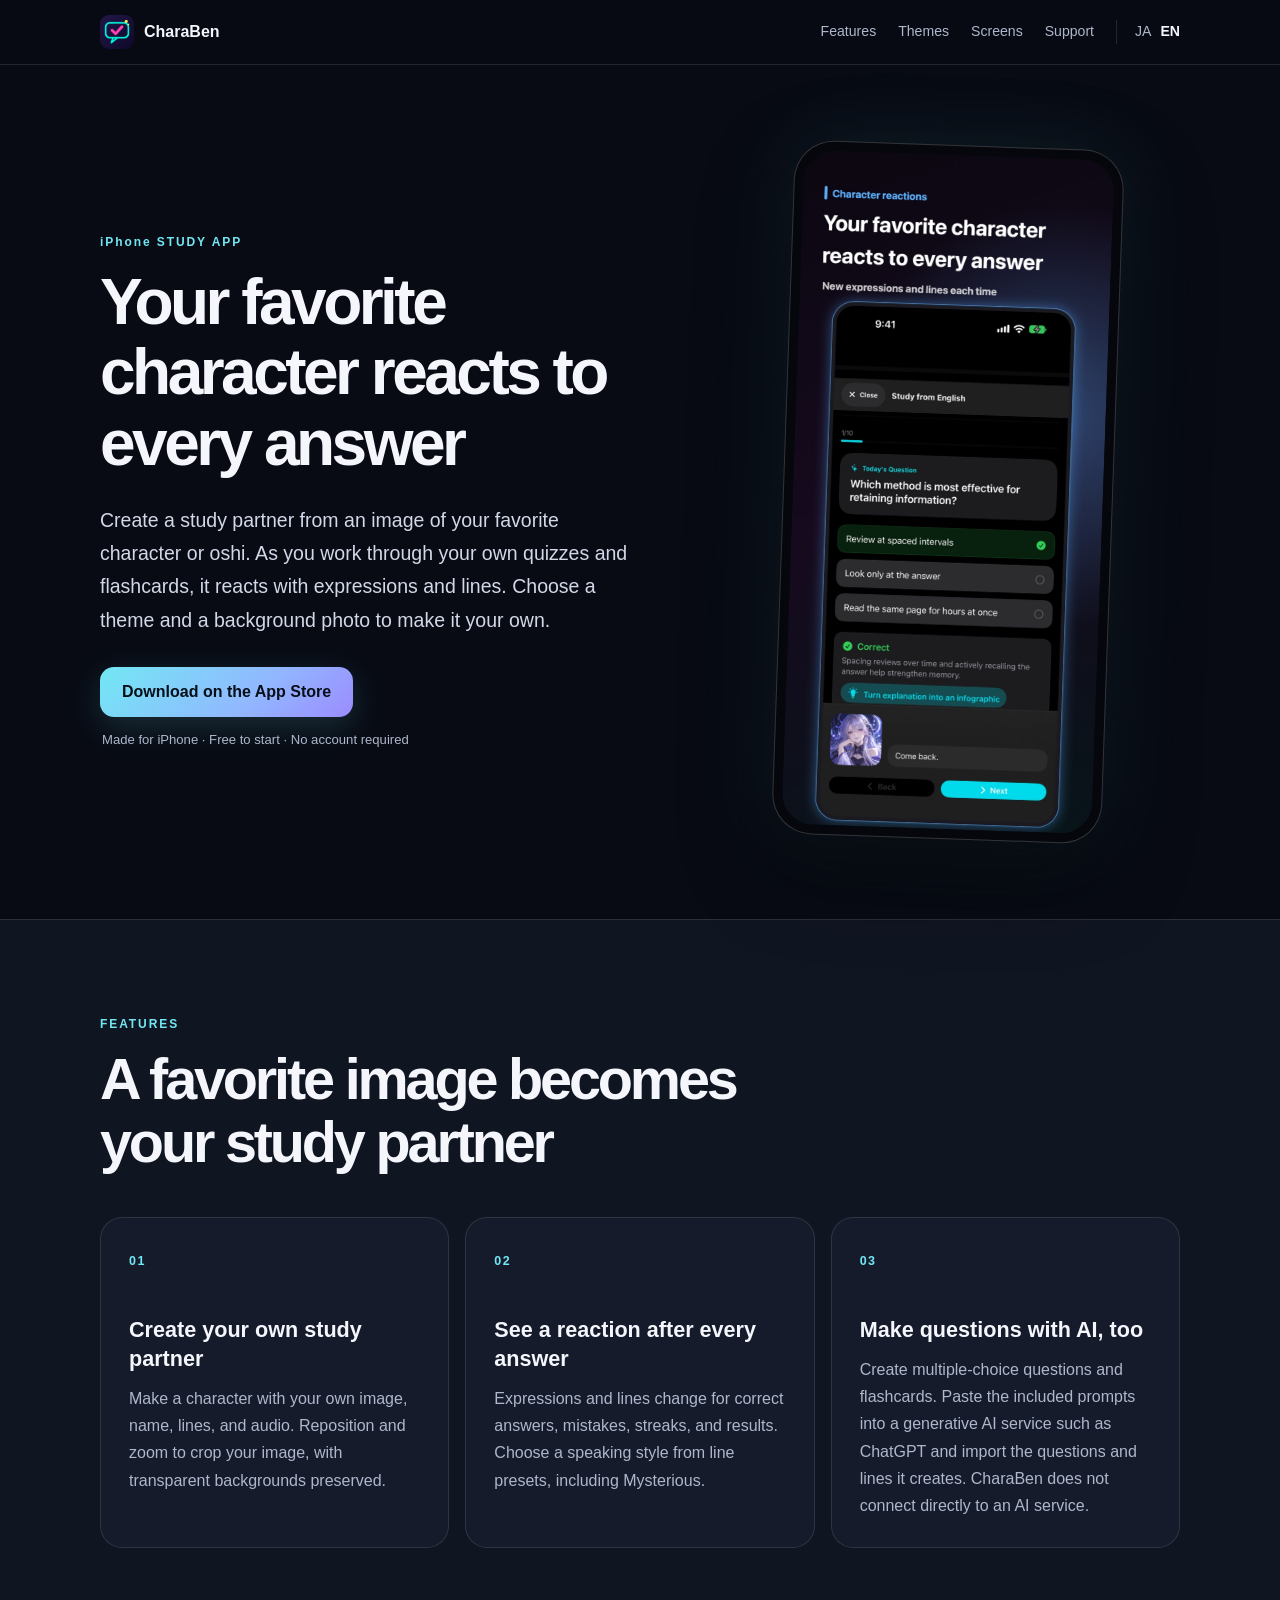
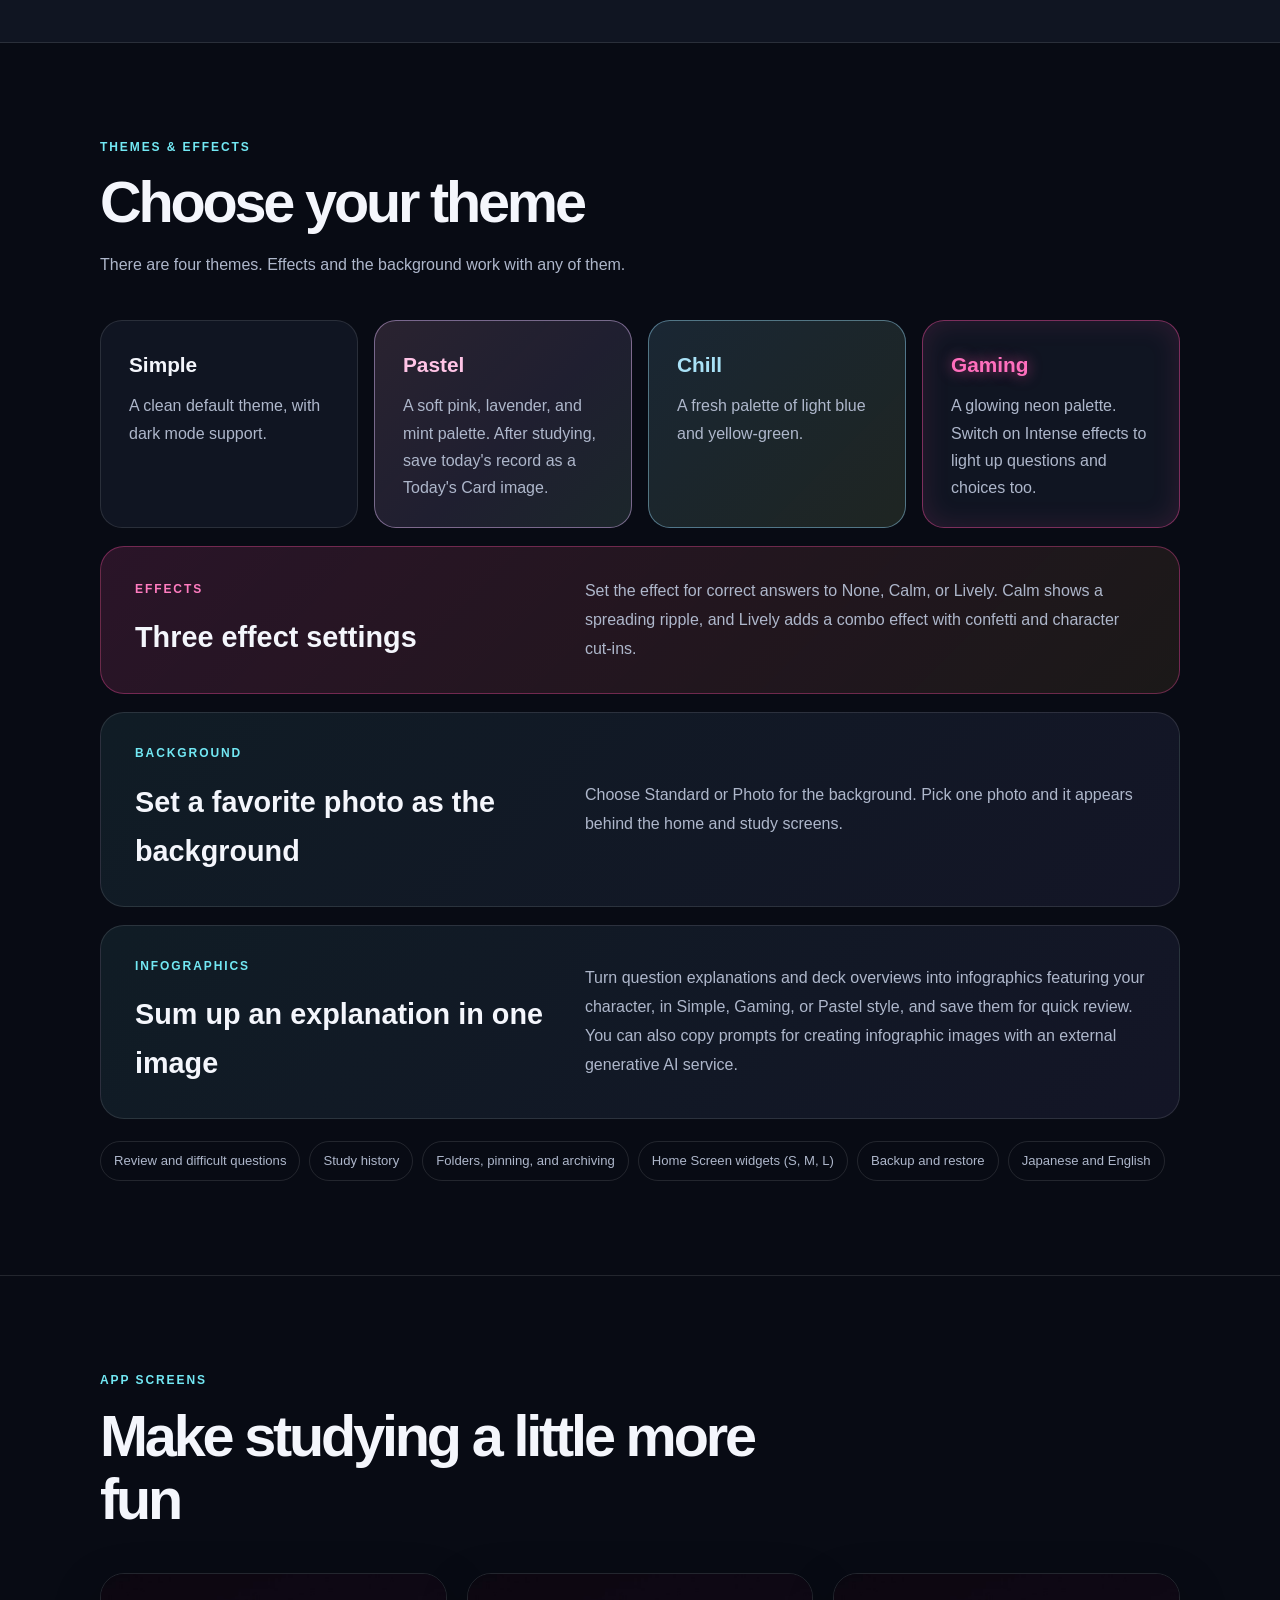
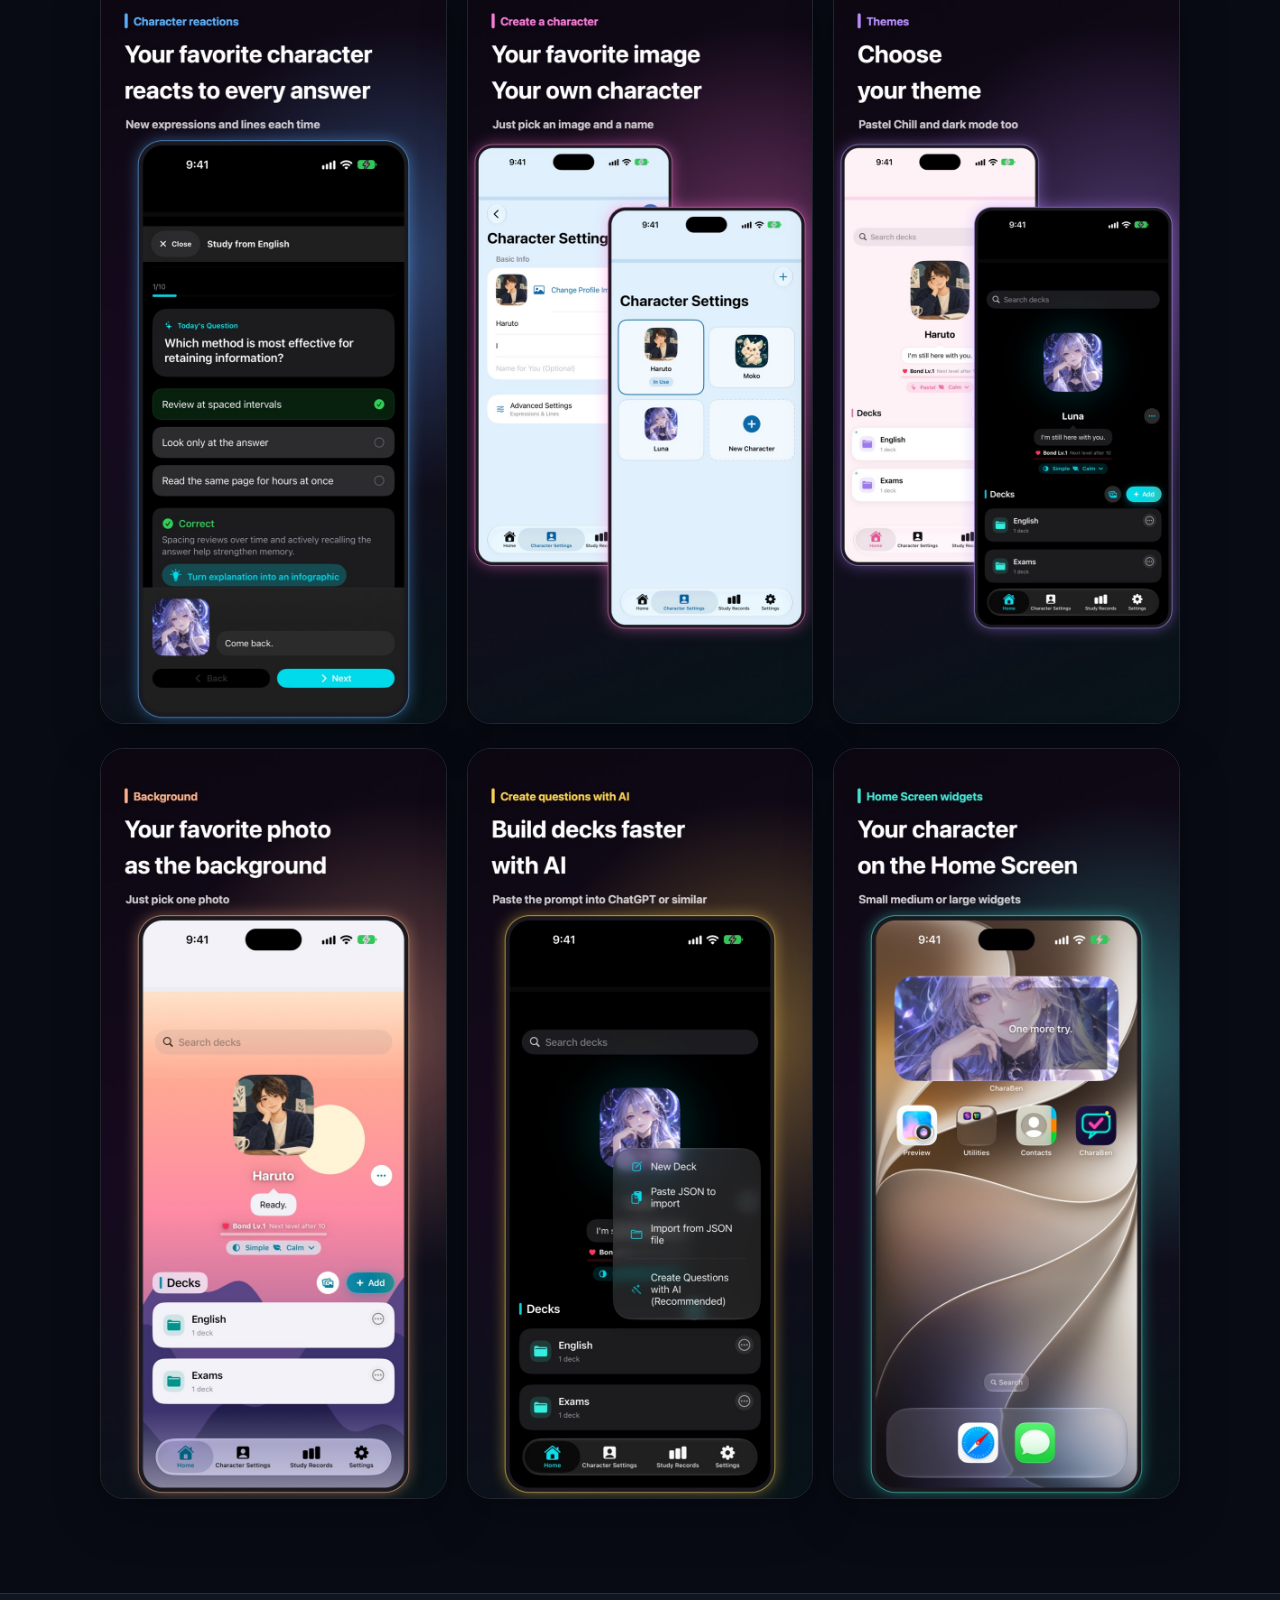
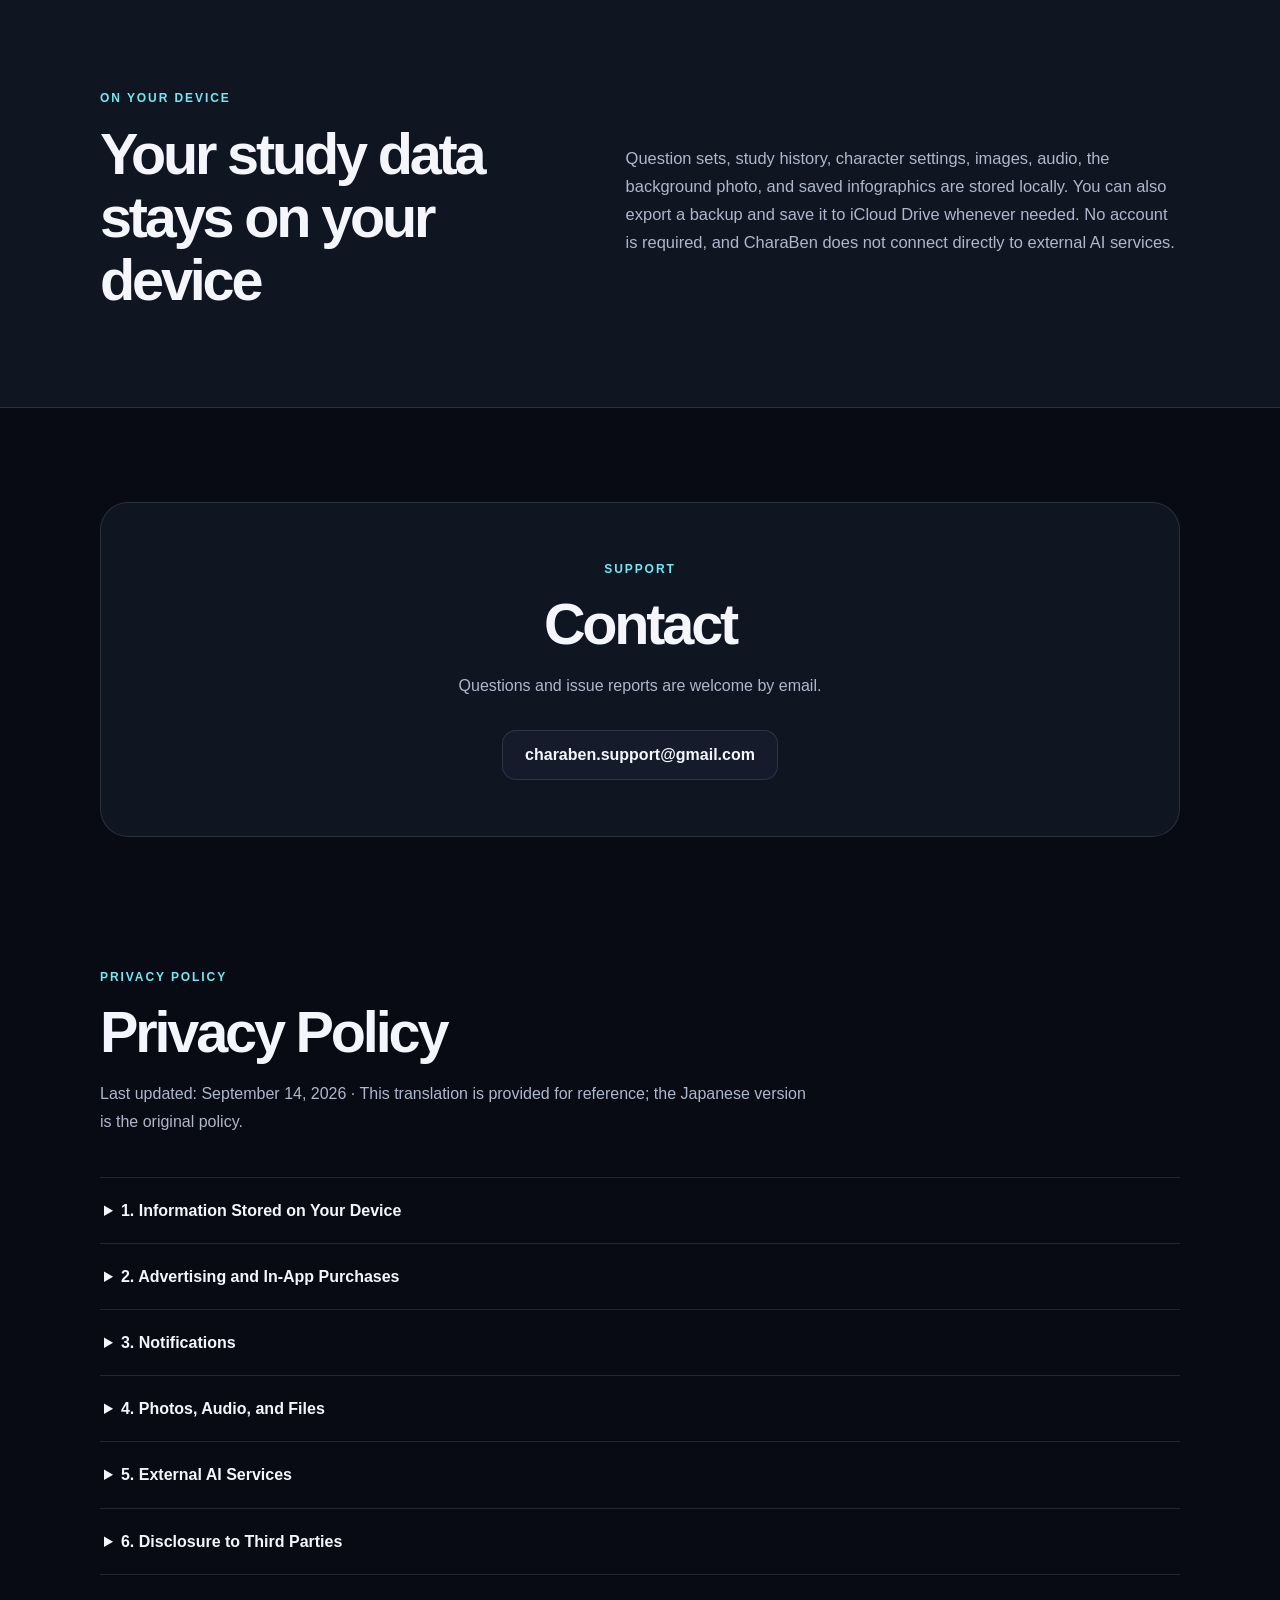
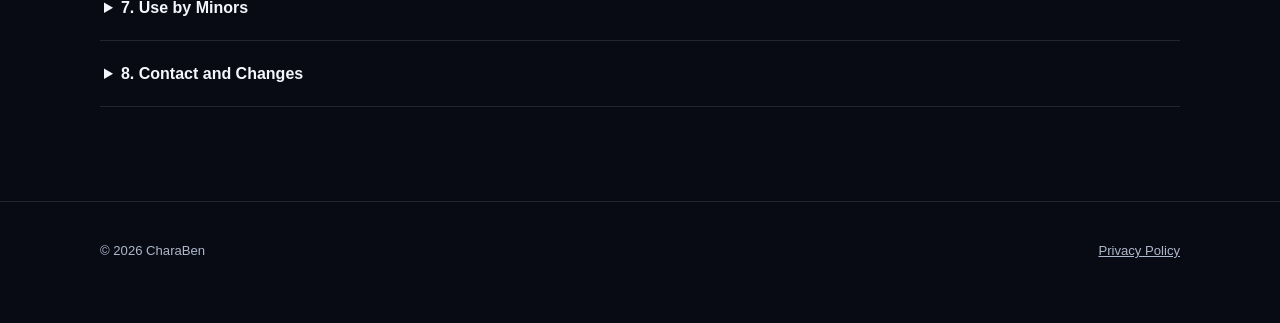
==== commit 7eab5ee6: "Remove Character Float from feature list" ====
--- a/en/index.html
+++ b/en/index.html
@@ -56,7 +56,7 @@
         <article class="effects-card"><div><p class="eyebrow">EFFECTS</p><h3>Three effect settings</h3></div><p>Set the effect for correct answers to None, Calm, or Lively. Calm shows a spreading ripple, and Lively adds a combo effect with confetti and character cut-ins.</p></article>
         <article class="infographic-feature"><div><p class="eyebrow">BACKGROUND</p><h3>Set a favorite photo as the background</h3></div><p>Choose Standard or Photo for the background. Pick one photo and it appears behind the home and study screens.</p></article>
         <article class="infographic-feature"><div><p class="eyebrow">INFOGRAPHICS</p><h3>Sum up an explanation in one image</h3></div><p>Turn question explanations and deck overviews into infographics featuring your character, in Simple, Gaming, or Pastel style, and save them for quick review. You can also copy prompts for creating infographic images with an external generative AI service.</p></article>
-        <div class="more-features" aria-label="More features"><span>Review and difficult questions</span><span>Study history</span><span>Folders, pinning, and archiving</span><span>Home Screen widgets (S, M, L)</span><span>Character Float</span><span>Backup and restore</span><span>Japanese and English</span></div>
+        <div class="more-features" aria-label="More features"><span>Review and difficult questions</span><span>Study history</span><span>Folders, pinning, and archiving</span><span>Home Screen widgets (S, M, L)</span><span>Backup and restore</span><span>Japanese and English</span></div>
       </div>
     </section>
 
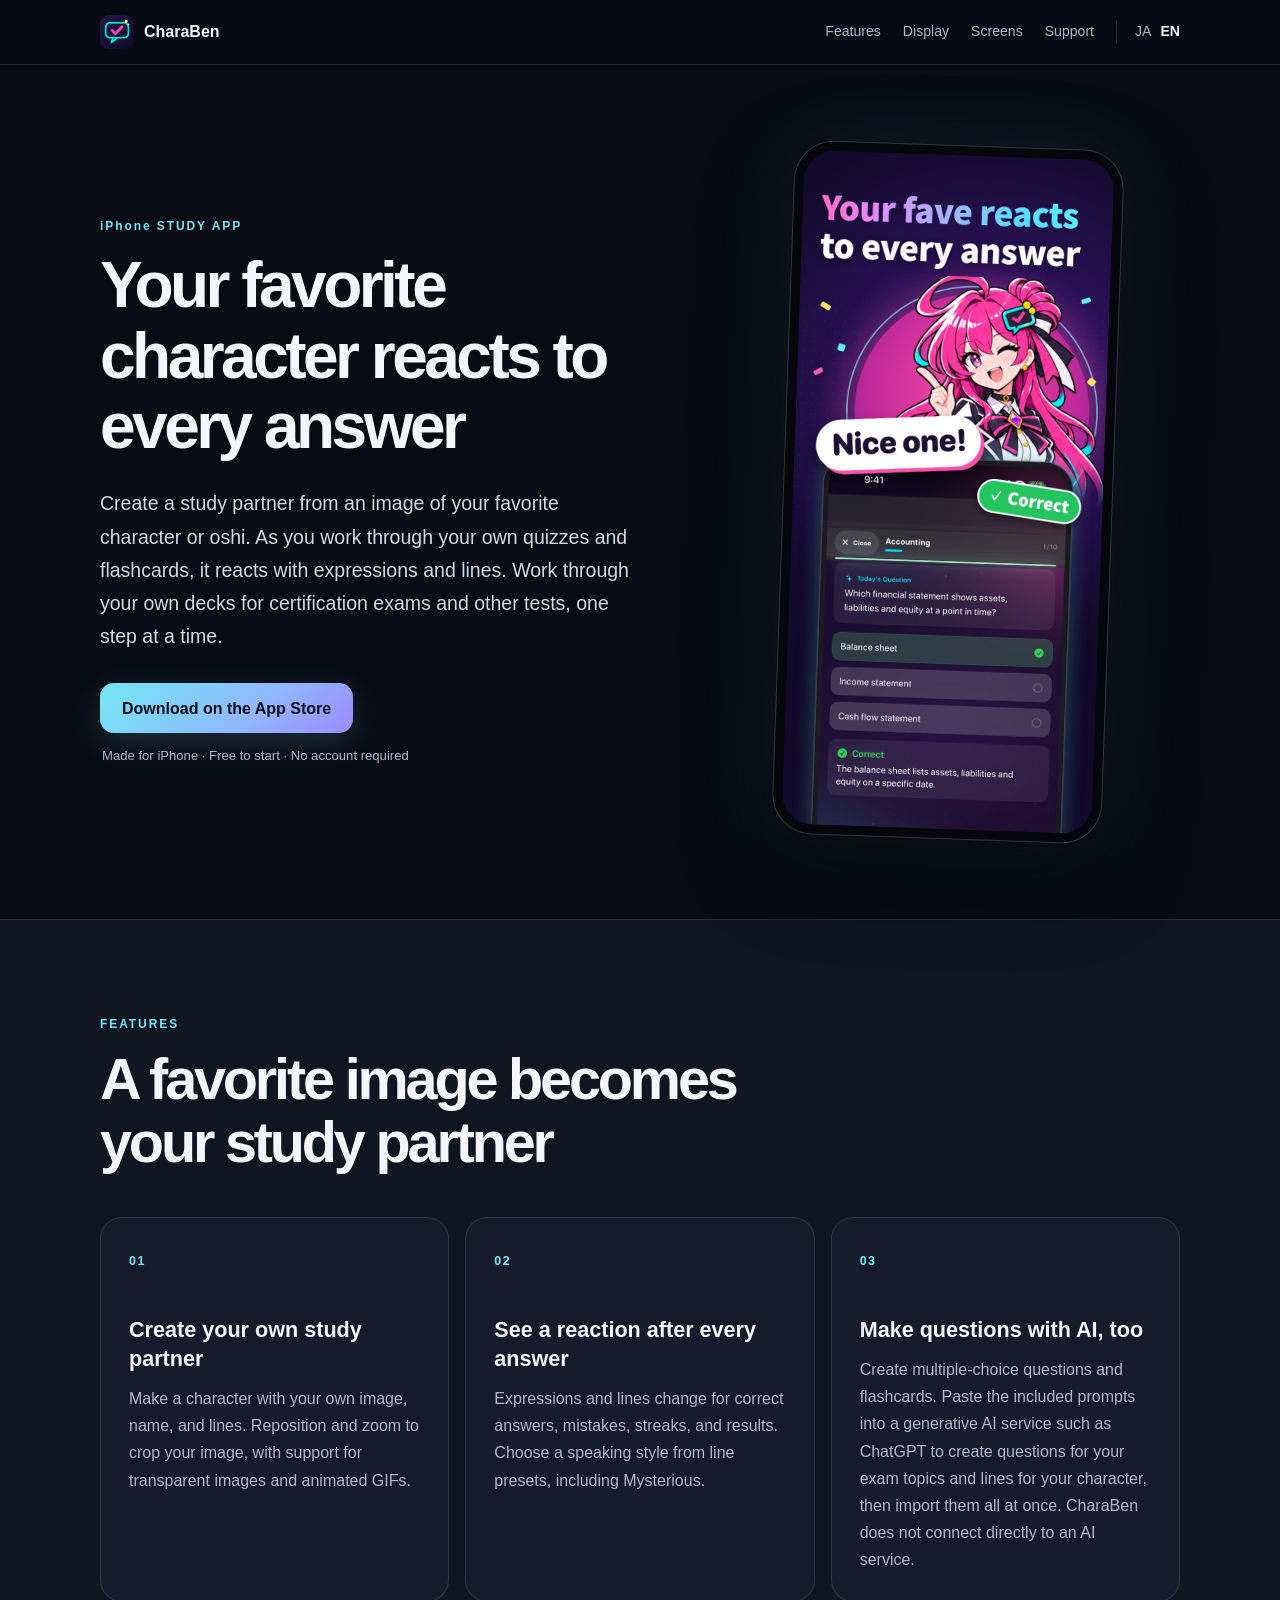
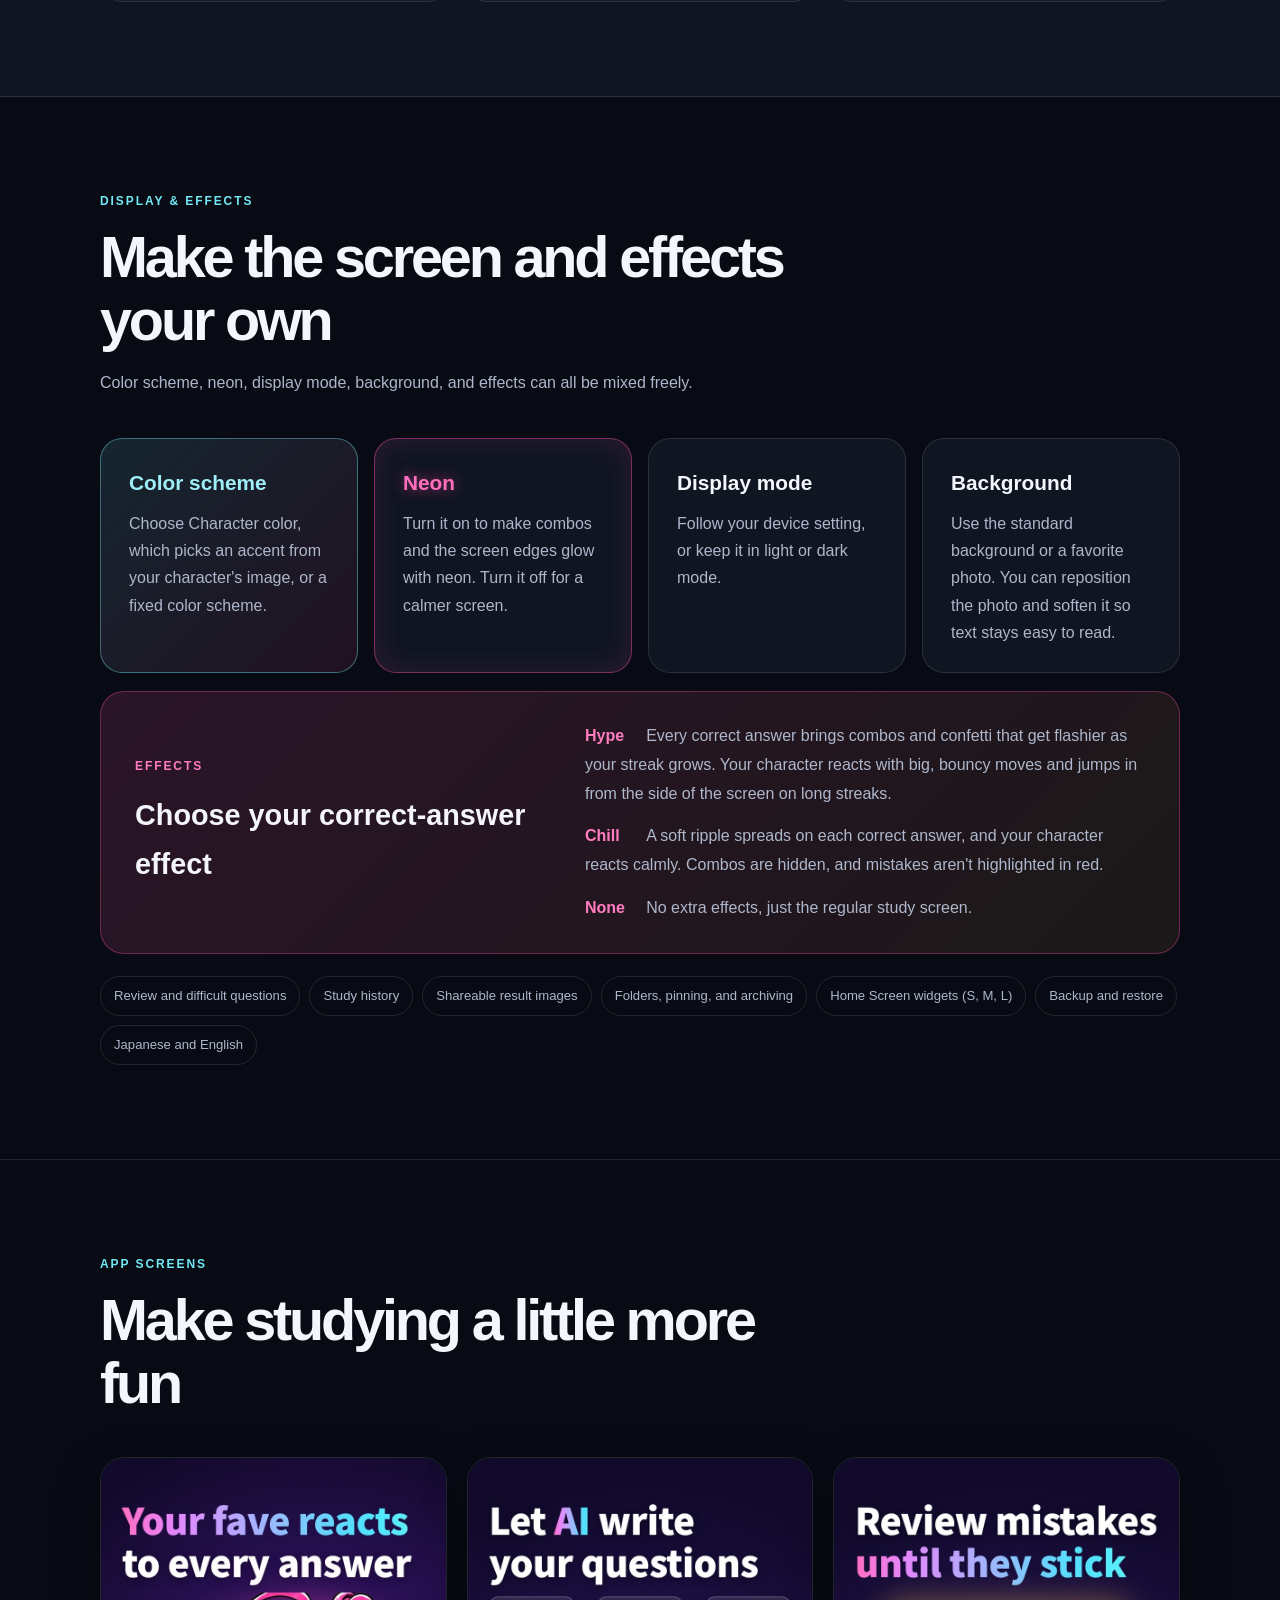
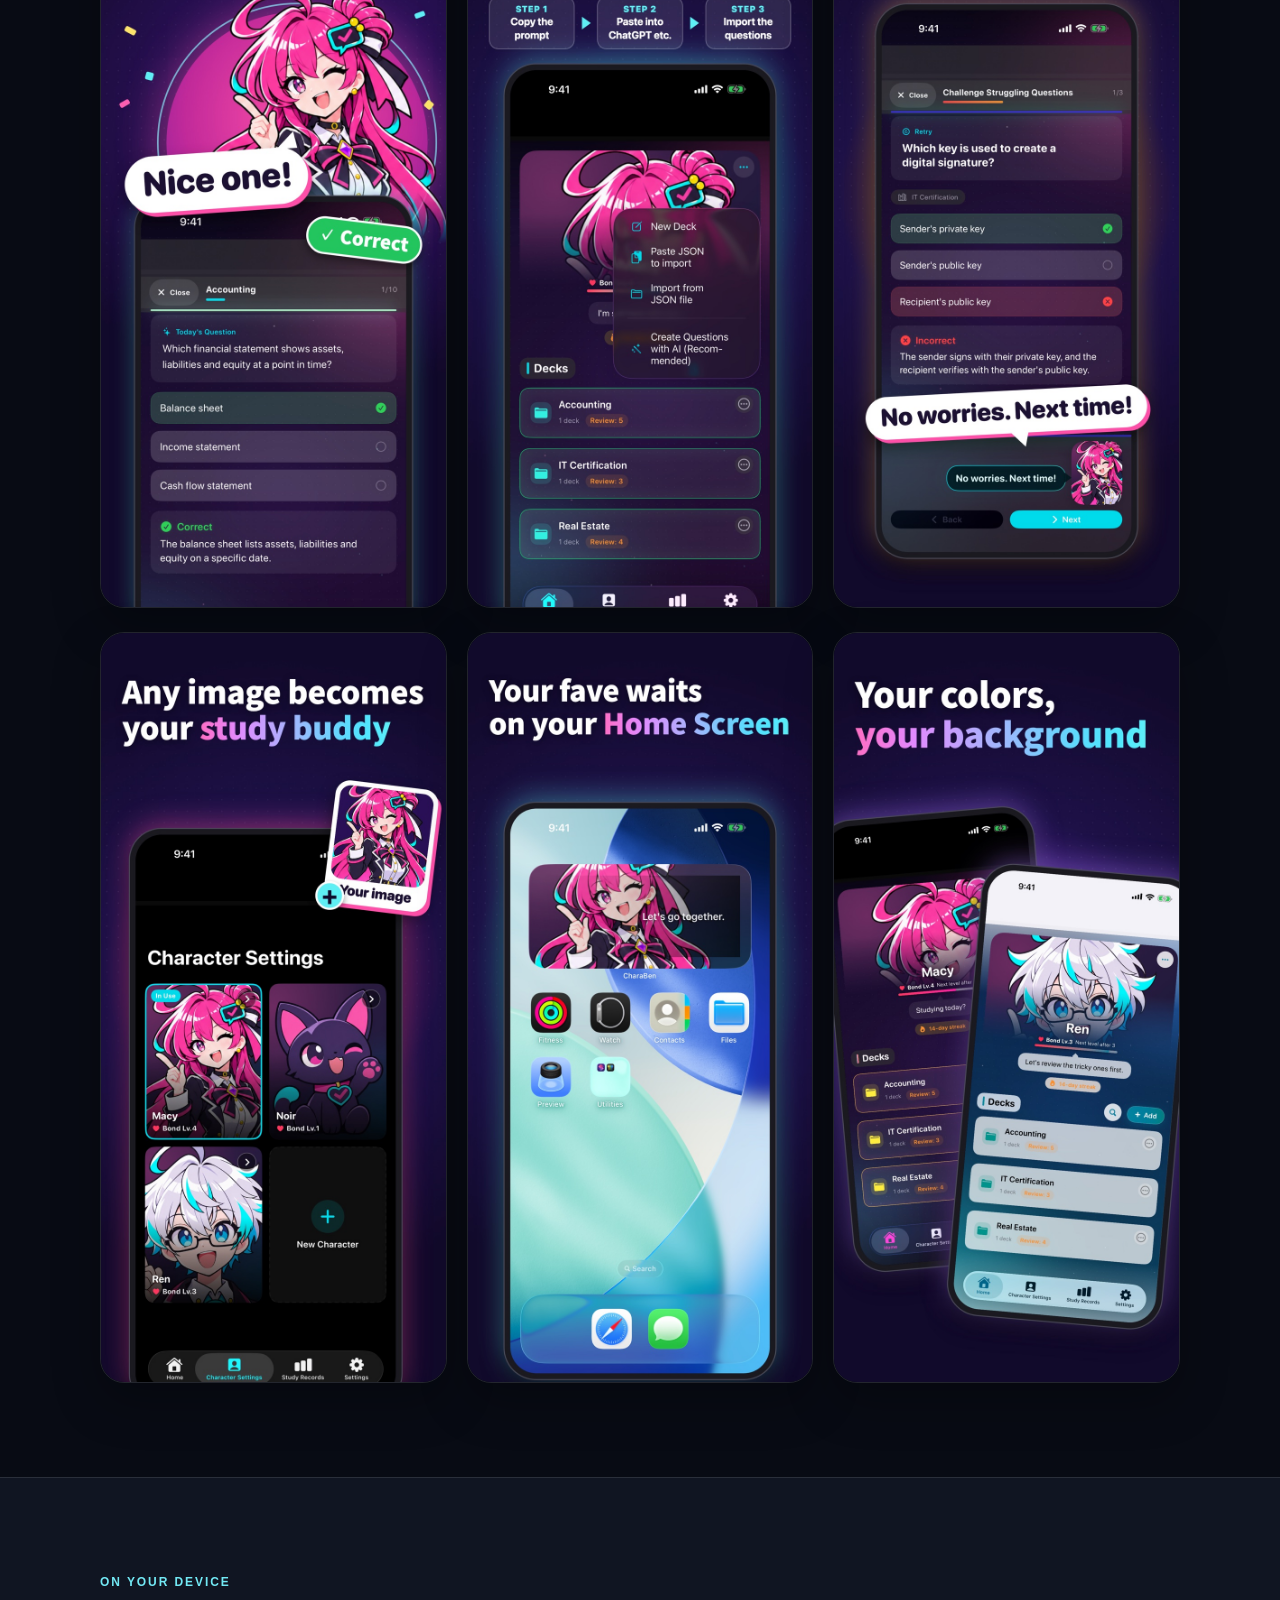
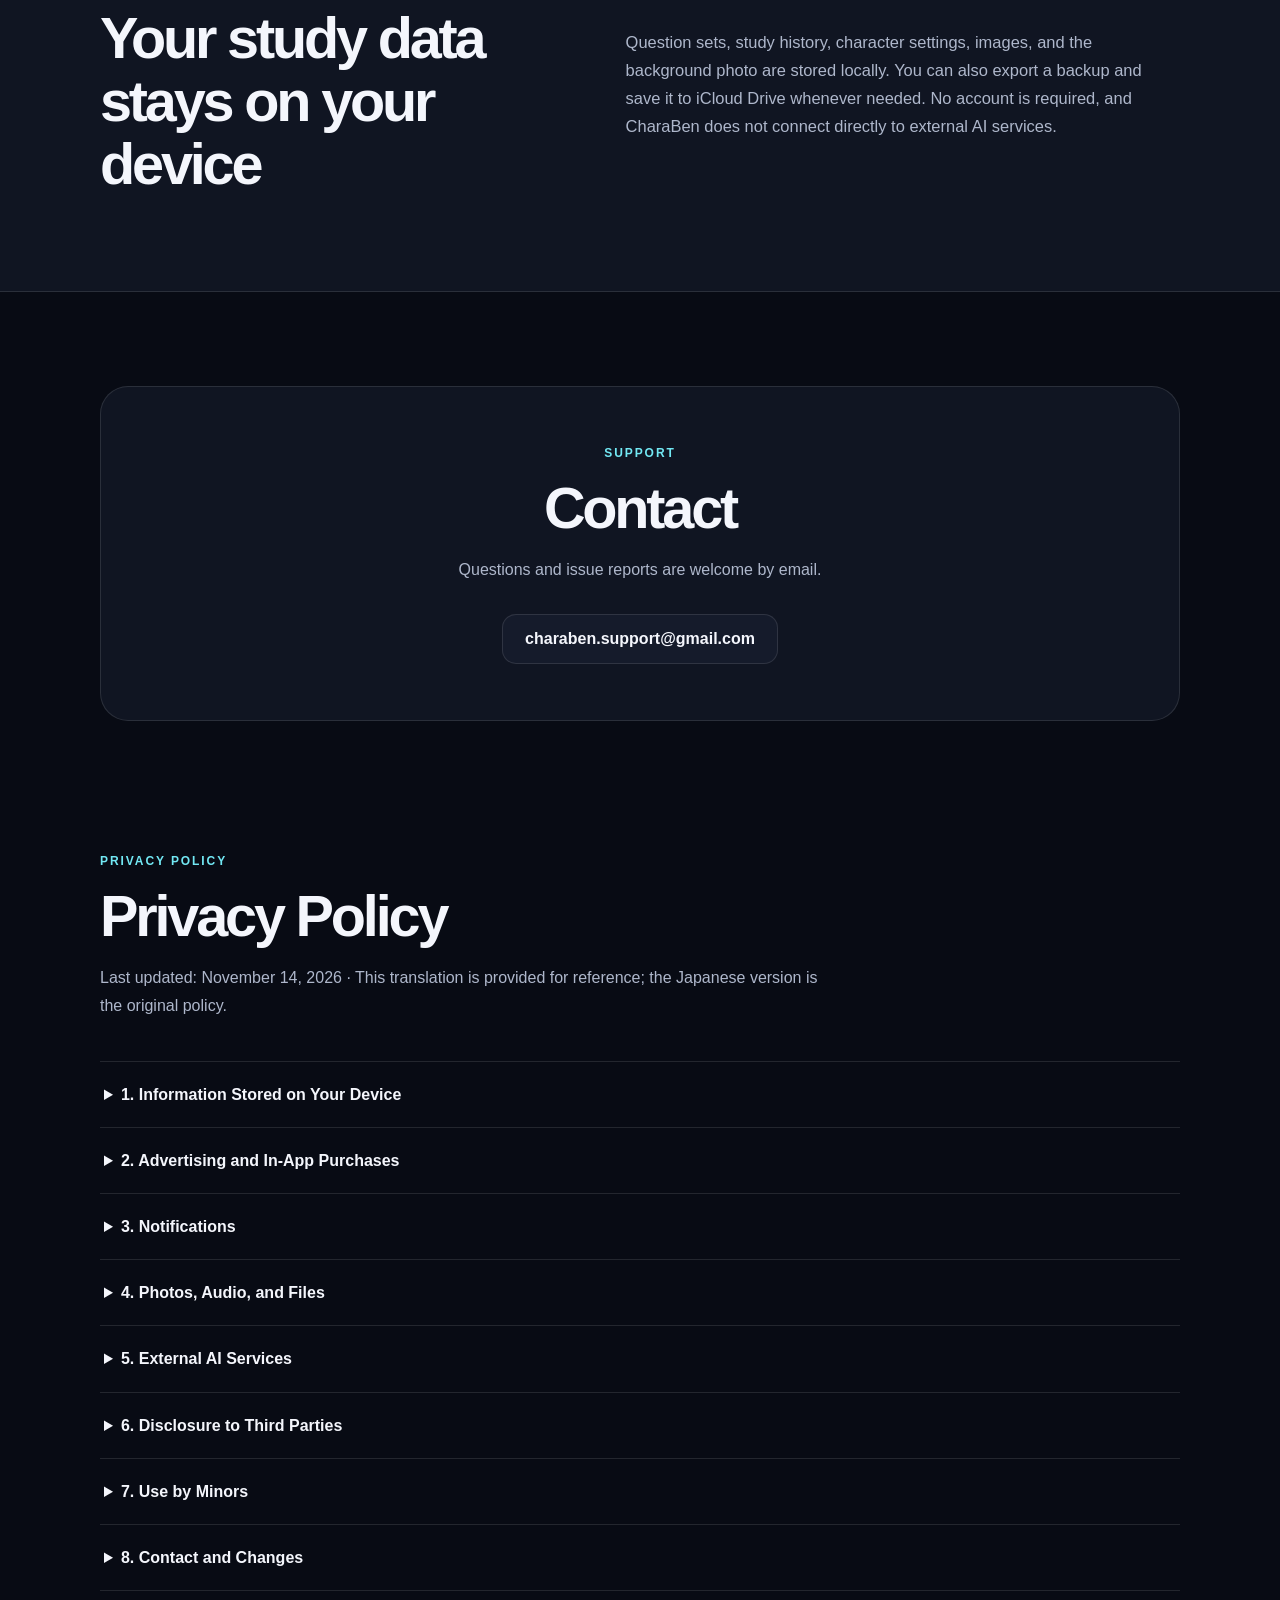
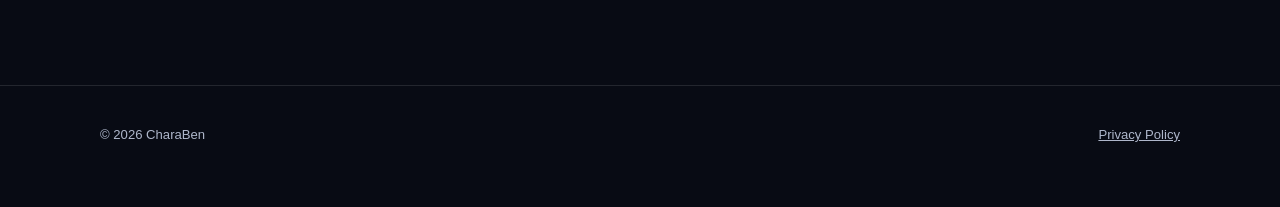
==== commit afe4257b: "Update site for the new display settings and Macy screenshots Co-Authored-By: Claude Opus 5.5 (1M co" ====
--- a/en/index.html
+++ b/en/index.html
@@ -3,11 +3,11 @@
 <head>
   <meta charset="utf-8">
   <meta name="viewport" content="width=device-width,initial-scale=1">
-  <meta name="description" content="CharaBen is an iPhone study app where you create a study partner from your favorite character and study your own decks. Choose a theme and a background photo to make it your own.">
+  <meta name="description" content="CharaBen is an iPhone study app where you create a study partner from your favorite character and prepare for certification exams and more with your own decks. Pick your colors, background photo, and correct-answer effects to make it your own.">
   <meta property="og:title" content="CharaBen | Your favorite character reacts to every answer">
-  <meta property="og:description" content="Turn your favorite character or oshi into a study partner that reacts to every answer. Choose a theme and a background photo to make it your own.">
+  <meta property="og:description" content="Turn your favorite character or oshi into a study partner that reacts to every answer. Work through your own decks for certification exams and more, one step at a time.">
   <meta property="og:type" content="website">
-  <meta property="og:image" content="https://charaben-app.github.io/assets/en/v1012-en-01-reaction.jpg">
+  <meta property="og:image" content="https://charaben-app.github.io/assets/en/v1013-en-01-reaction.jpg">
   <meta name="twitter:card" content="summary_large_image">
   <title>CharaBen | Your favorite character reacts to every answer</title>
   <link rel="icon" href="../assets/app-icon.png">
@@ -18,7 +18,7 @@
   <header class="site-header">
     <nav class="nav shell" aria-label="Main navigation">
       <a class="brand" href="#top"><img src="../assets/app-icon.png" alt=""><span>CharaBen</span></a>
-      <div class="nav-links"><a href="#features">Features</a><a href="#looks">Themes</a><a href="#screens">Screens</a><a href="#support">Support</a><div class="lang" aria-label="Language selector"><a href="../" lang="ja">JA</a><a href="./" aria-current="page">EN</a></div></div>
+      <div class="nav-links"><a href="#features">Features</a><a href="#looks">Display</a><a href="#screens">Screens</a><a href="#support">Support</a><div class="lang" aria-label="Language selector"><a href="../" lang="ja">JA</a><a href="./" aria-current="page">EN</a></div></div>
     </nav>
   </header>
   <main id="main">
@@ -26,37 +26,35 @@
       <div class="hero-copy">
         <p class="eyebrow">iPhone STUDY APP</p>
         <h1>Your favorite character reacts to every answer</h1>
-        <p class="lead">Create a study partner from an image of your favorite character or oshi. As you work through your own quizzes and flashcards, it reacts with expressions and lines. Choose a theme and a background photo to make it your own.</p>
+        <p class="lead">Create a study partner from an image of your favorite character or oshi. As you work through your own quizzes and flashcards, it reacts with expressions and lines. Work through your own decks for certification exams and other tests, one step at a time.</p>
         <div class="actions"><a class="button" href="https://apps.apple.com/app/id6791627723">Download on the App Store</a></div>
         <p class="availability">Made for iPhone · Free to start · No account required</p>
       </div>
-      <div class="hero-visual"><div class="phone"><img src="../assets/en/v1012-en-01-reaction.jpg" alt="A CharaBen study screen where the character reacts to a correct answer with an expression and a line"></div></div>
+      <div class="hero-visual"><div class="phone"><img src="../assets/en/v1013-en-01-reaction.jpg" alt="A CharaBen study screen where the character reacts to a correct answer with an expression and a line"></div></div>
     </section>
 
     <section class="features" id="features">
       <div class="shell">
         <div class="section-head"><p class="eyebrow">FEATURES</p><h2>A favorite image becomes your study partner</h2></div>
         <div class="feature-grid">
-          <article class="feature"><span>01</span><h3>Create your own study partner</h3><p>Make a character with your own image, name, lines, and audio. Reposition and zoom to crop your image, with transparent backgrounds preserved.</p></article>
+          <article class="feature"><span>01</span><h3>Create your own study partner</h3><p>Make a character with your own image, name, and lines. Reposition and zoom to crop your image, with support for transparent images and animated GIFs.</p></article>
           <article class="feature"><span>02</span><h3>See a reaction after every answer</h3><p>Expressions and lines change for correct answers, mistakes, streaks, and results. Choose a speaking style from line presets, including Mysterious.</p></article>
-          <article class="feature"><span>03</span><h3>Make questions with AI, too</h3><p>Create multiple-choice questions and flashcards. Paste the included prompts into a generative AI service such as ChatGPT and import the questions and lines it creates. CharaBen does not connect directly to an AI service.</p></article>
+          <article class="feature"><span>03</span><h3>Make questions with AI, too</h3><p>Create multiple-choice questions and flashcards. Paste the included prompts into a generative AI service such as ChatGPT to create questions for your exam topics and lines for your character, then import them all at once. CharaBen does not connect directly to an AI service.</p></article>
         </div>
       </div>
     </section>
 
     <section class="looks" id="looks">
       <div class="shell">
-        <div class="section-head"><p class="eyebrow">THEMES &amp; EFFECTS</p><h2>Choose your theme</h2><p>There are four themes. Effects and the background work with any of them.</p></div>
+        <div class="section-head"><p class="eyebrow">DISPLAY &amp; EFFECTS</p><h2>Make the screen and effects your own</h2><p>Color scheme, neon, display mode, background, and effects can all be mixed freely.</p></div>
         <div class="look-grid">
-          <article class="look look-simple"><h3>Simple</h3><p>A clean default theme, with dark mode support.</p></article>
-          <article class="look look-pastel"><h3>Pastel</h3><p>A soft pink, lavender, and mint palette. After studying, save today's record as a Today's Card image.</p></article>
-          <article class="look look-chill"><h3>Chill</h3><p>A fresh palette of light blue and yellow-green.</p></article>
-          <article class="look look-gaming"><h3>Gaming</h3><p>A glowing neon palette. Switch on Intense effects to light up questions and choices too.</p></article>
+          <article class="look look-palette"><h3>Color scheme</h3><p>Choose Character color, which picks an accent from your character's image, or a fixed color scheme.</p></article>
+          <article class="look look-neon"><h3>Neon</h3><p>Turn it on to make combos and the screen edges glow with neon. Turn it off for a calmer screen.</p></article>
+          <article class="look look-mode"><h3>Display mode</h3><p>Follow your device setting, or keep it in light or dark mode.</p></article>
+          <article class="look look-background"><h3>Background</h3><p>Use the standard background or a favorite photo. You can reposition the photo and soften it so text stays easy to read.</p></article>
         </div>
-        <article class="effects-card"><div><p class="eyebrow">EFFECTS</p><h3>Three effect settings</h3></div><p>Set the effect for correct answers to None, Calm, or Lively. Calm shows a spreading ripple, and Lively adds a combo effect with confetti and character cut-ins.</p></article>
-        <article class="infographic-feature"><div><p class="eyebrow">BACKGROUND</p><h3>Set a favorite photo as the background</h3></div><p>Choose Standard or Photo for the background. Pick one photo and it appears behind the home and study screens.</p></article>
-        <article class="infographic-feature"><div><p class="eyebrow">INFOGRAPHICS</p><h3>Sum up an explanation in one image</h3></div><p>Turn question explanations and deck overviews into infographics featuring your character, in Simple, Gaming, or Pastel style, and save them for quick review. You can also copy prompts for creating infographic images with an external generative AI service.</p></article>
-        <div class="more-features" aria-label="More features"><span>Review and difficult questions</span><span>Study history</span><span>Folders, pinning, and archiving</span><span>Home Screen widgets (S, M, L)</span><span>Backup and restore</span><span>Japanese and English</span></div>
+        <article class="effects-card"><div><p class="eyebrow">EFFECTS</p><h3>Choose your correct-answer effect</h3></div><div class="effects-list"><p><strong>Hype</strong>Every correct answer brings combos and confetti that get flashier as your streak grows. Your character reacts with big, bouncy moves and jumps in from the side of the screen on long streaks.</p><p><strong>Chill</strong>A soft ripple spreads on each correct answer, and your character reacts calmly. Combos are hidden, and mistakes aren't highlighted in red.</p><p><strong>None</strong>No extra effects, just the regular study screen.</p></div></article>
+        <div class="more-features" aria-label="More features"><span>Review and difficult questions</span><span>Study history</span><span>Shareable result images</span><span>Folders, pinning, and archiving</span><span>Home Screen widgets (S, M, L)</span><span>Backup and restore</span><span>Japanese and English</span></div>
       </div>
     </section>
 
@@ -64,28 +62,28 @@
       <div class="shell">
         <div class="section-head"><p class="eyebrow">APP SCREENS</p><h2>Make studying a little more fun</h2></div>
         <div class="shots">
-          <img src="../assets/en/v1012-en-01-reaction.jpg" alt="Your character reacts every time you answer" loading="lazy">
-          <img src="../assets/en/v1012-en-02-character.jpg" alt="Making your own character from a favorite image and a name" loading="lazy">
-          <img src="../assets/en/v1012-en-03-looks.jpg" alt="Home screens in different themes" loading="lazy">
-          <img src="../assets/en/v1012-en-04-background.jpg" alt="A home screen with a favorite photo as the background" loading="lazy">
-          <img src="../assets/en/v1012-en-05-ai.jpg" alt="The menu for making decks with AI" loading="lazy">
-          <img src="../assets/en/v1012-en-06-widget.jpg" alt="Home Screen widgets showing your character" loading="lazy">
+          <img src="../assets/en/v1013-en-01-reaction.jpg" alt="Your character reacts with expressions and lines when you answer correctly" loading="lazy">
+          <img src="../assets/en/v1013-en-02-ai.jpg" alt="Making questions with a generative AI such as ChatGPT and importing them" loading="lazy">
+          <img src="../assets/en/v1013-en-03-review.jpg" alt="Reviewing the questions you missed" loading="lazy">
+          <img src="../assets/en/v1013-en-04-character.jpg" alt="Making your own study character from a favorite image" loading="lazy">
+          <img src="../assets/en/v1013-en-05-widget.jpg" alt="A Home Screen widget showing your character" loading="lazy">
+          <img src="../assets/en/v1013-en-06-looks.jpg" alt="Home screens with your own colors and background" loading="lazy">
         </div>
       </div>
     </section>
 
-    <section class="local-data"><div class="shell local-card"><div><p class="eyebrow">ON YOUR DEVICE</p><h2>Your study data stays on your device</h2></div><p>Question sets, study history, character settings, images, audio, the background photo, and saved infographics are stored locally. You can also export a backup and save it to iCloud Drive whenever needed. No account is required, and CharaBen does not connect directly to external AI services.</p></div></section>
+    <section class="local-data"><div class="shell local-card"><div><p class="eyebrow">ON YOUR DEVICE</p><h2>Your study data stays on your device</h2></div><p>Question sets, study history, character settings, images, and the background photo are stored locally. You can also export a backup and save it to iCloud Drive whenever needed. No account is required, and CharaBen does not connect directly to external AI services.</p></div></section>
 
     <section id="support"><div class="shell support-card"><p class="eyebrow">SUPPORT</p><h2>Contact</h2><p>Questions and issue reports are welcome by email.</p><div class="actions"><a class="button secondary" href="mailto:charaben.support@gmail.com">charaben.support@gmail.com</a></div></div></section>
 
     <section class="policy" id="privacy">
       <div class="shell">
-        <div class="section-head"><p class="eyebrow">PRIVACY POLICY</p><h2>Privacy Policy</h2><p>Last updated: September 14, 2026 · This translation is provided for reference; the Japanese version is the original policy.</p></div>
+        <div class="section-head"><p class="eyebrow">PRIVACY POLICY</p><h2>Privacy Policy</h2><p>Last updated: November 14, 2026 · This translation is provided for reference; the Japanese version is the original policy.</p></div>
         <details><summary>1. Information Stored on Your Device</summary><div class="content"><p>CharaBen stores question sets, questions and answers, learning records, review status, folder, archive and pin settings, character settings, names, images, expression images, audio, display and notification settings, onboarding status, and information needed for backup and restore locally on your device.</p><p>This information is used for learning, display, review, backup, and restore features. It is not collected by or sent to servers operated by the Developer. CharaBen does not require account registration or use its own analytics SDK. You can export a backup file and choose external storage such as iCloud Drive as its destination. In that case, the storage provider’s policy applies.</p></div></details>
         <details><summary>2. Advertising and In-App Purchases</summary><div class="content"><p>CharaBen displays banner ads through Google LLC’s Google Mobile Ads SDK (AdMob) to support operating costs. Advertising providers may use IP address and approximate location, device or SDK identifiers, technical information, ad interaction information, and diagnostic and performance information for ad delivery, fraud prevention, measurement, and quality improvement.</p><p>At launch, CharaBen does not request App Tracking Transparency permission and does not track users for IDFA-based tracking advertising. See the <a href="https://policies.google.com/privacy?hl=en">Google Privacy Policy</a> and <a href="https://developers.google.com/admob/ios/privacy/data-disclosure">Google Mobile Ads SDK data disclosure</a> for details.</p><p>An optional non-consumable in-app purchase permanently removes ads. Apple processes purchases and restores; the Developer does not receive payment card information.</p></div></details>
         <details><summary>3. Notifications</summary><div class="content"><p>If you enable study reminders, CharaBen uses local notifications on your device. Notification content and settings are not sent to the Developer’s servers.</p></div></details>
         <details><summary>4. Photos, Audio, and Files</summary><div class="content"><p>Files selected as character images, expression images, or audio are stored on your device and are not sent to the Developer. Imported question JSON and backup files are also processed on your device.</p></div></details>
-        <details><summary>5. External AI Services</summary><div class="content"><p>CharaBen can copy prompts for creating question JSON or infographic images with an external AI service, but it does not connect directly to an external AI service. Information entered there is subject to that service’s policy.</p></div></details>
+        <details><summary>5. External AI Services</summary><div class="content"><p>CharaBen can copy prompts for creating question JSON with an external AI service, but it does not connect directly to an external AI service. Information entered there is subject to that service’s policy.</p></div></details>
         <details><summary>6. Disclosure to Third Parties</summary><div class="content"><p>Except for the advertising provider handling described above, the Developer does not provide your learning content, character settings, images, audio, or backup contents to third parties.</p></div></details>
         <details><summary>7. Use by Minors</summary><div class="content"><p>Where parental consent is required, CharaBen is intended to be used with the involvement of a parent or guardian in accordance with applicable law. Because the app includes advertising, please review the App Store age rating and device content restrictions.</p></div></details>
         <details><summary>8. Contact and Changes</summary><div class="content"><p>Contact <a href="mailto:charaben.support@gmail.com">charaben.support@gmail.com</a> with policy questions. The Developer may update this policy in response to changes in law, advertising SDK specifications, or app features. Material changes will be announced on this page or in the app.</p></div></details>
--- a/styles.css
+++ b/styles.css
@@ -138,13 +138,14 @@
 .look { padding: 26px 28px; border: 1px solid var(--line); border-radius: 22px; background: var(--surface); }
 .look h3 { margin: 0 0 10px; font-size: 1.3rem; }
 .look p { margin: 0; color: var(--muted); }
-.look-simple h3 { color: var(--ink); }
-.look-gaming { border-color: rgba(255, 79, 163, .45); box-shadow: inset 0 0 28px rgba(255, 79, 163, .12); }
-.look-gaming h3 { color: #ff6fbd; text-shadow: 0 0 14px rgba(255, 79, 163, .6); }
-.look-pastel { border-color: rgba(230, 190, 255, .45); background: linear-gradient(135deg, rgba(255, 182, 220, .14), rgba(200, 180, 255, .12) 55%, rgba(170, 240, 215, .12)); }
-.look-pastel h3 { color: #ffc4e6; }
-.look-chill { border-color: rgba(150, 215, 245, .45); background: linear-gradient(135deg, rgba(140, 210, 245, .14), rgba(190, 230, 140, .12)); }
-.look-chill h3 { color: #a9e2f7; }
+.look-palette { border-color: rgba(114, 232, 244, .4); background: linear-gradient(135deg, rgba(114, 232, 244, .12), rgba(255, 79, 163, .1)); }
+.look-palette h3 { color: #9eeef7; }
+.look-neon { border-color: rgba(255, 79, 163, .45); box-shadow: inset 0 0 28px rgba(255, 79, 163, .12); }
+.look-neon h3 { color: #ff6fbd; text-shadow: 0 0 14px rgba(255, 79, 163, .6); }
+.look-mode h3, .look-background h3 { color: var(--ink); }
+.effects-list { display: grid; gap: 14px; }
+.effects-list p { margin: 0; color: var(--muted); line-height: 1.8; }
+.effects-list strong { display: inline-block; min-width: 3.2em; margin-right: 10px; color: #ff7cc0; }
 .looks { border-bottom: 1px solid var(--line); }
 
 .showcase { overflow: hidden; }
